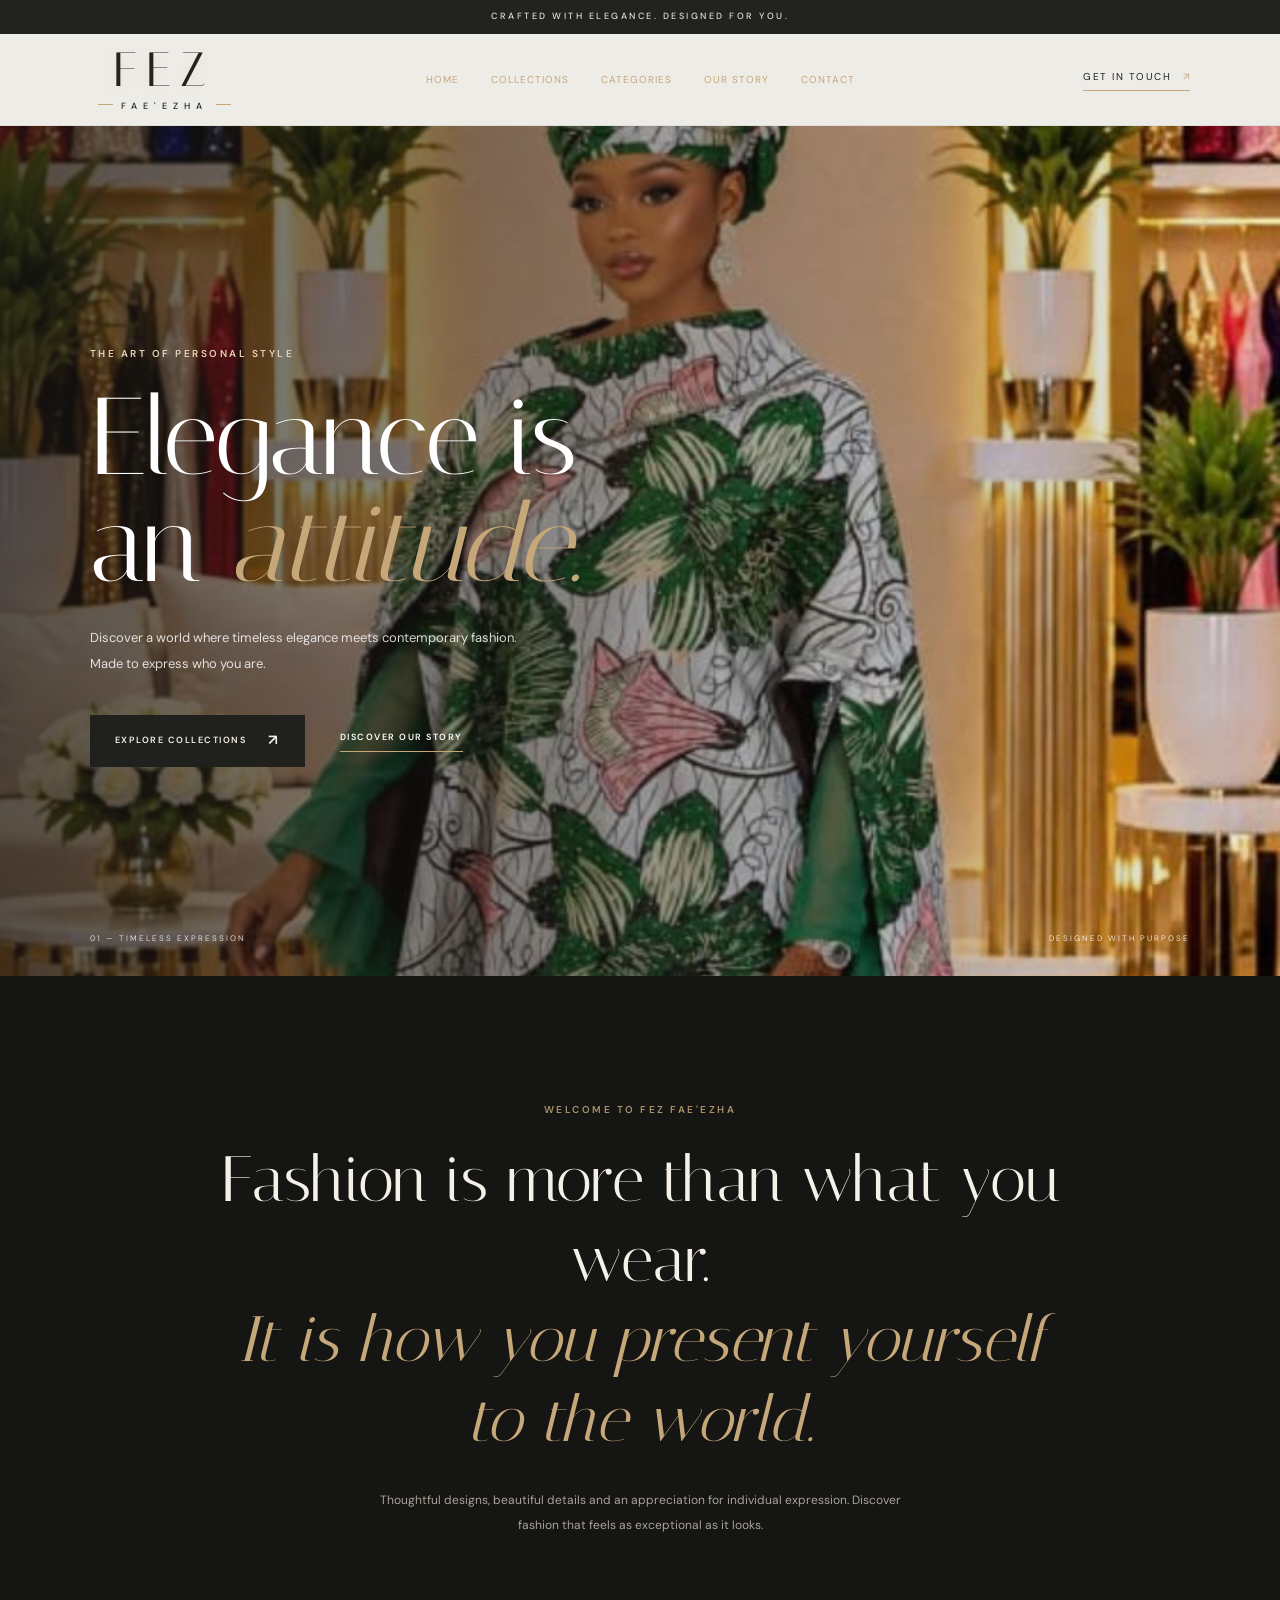
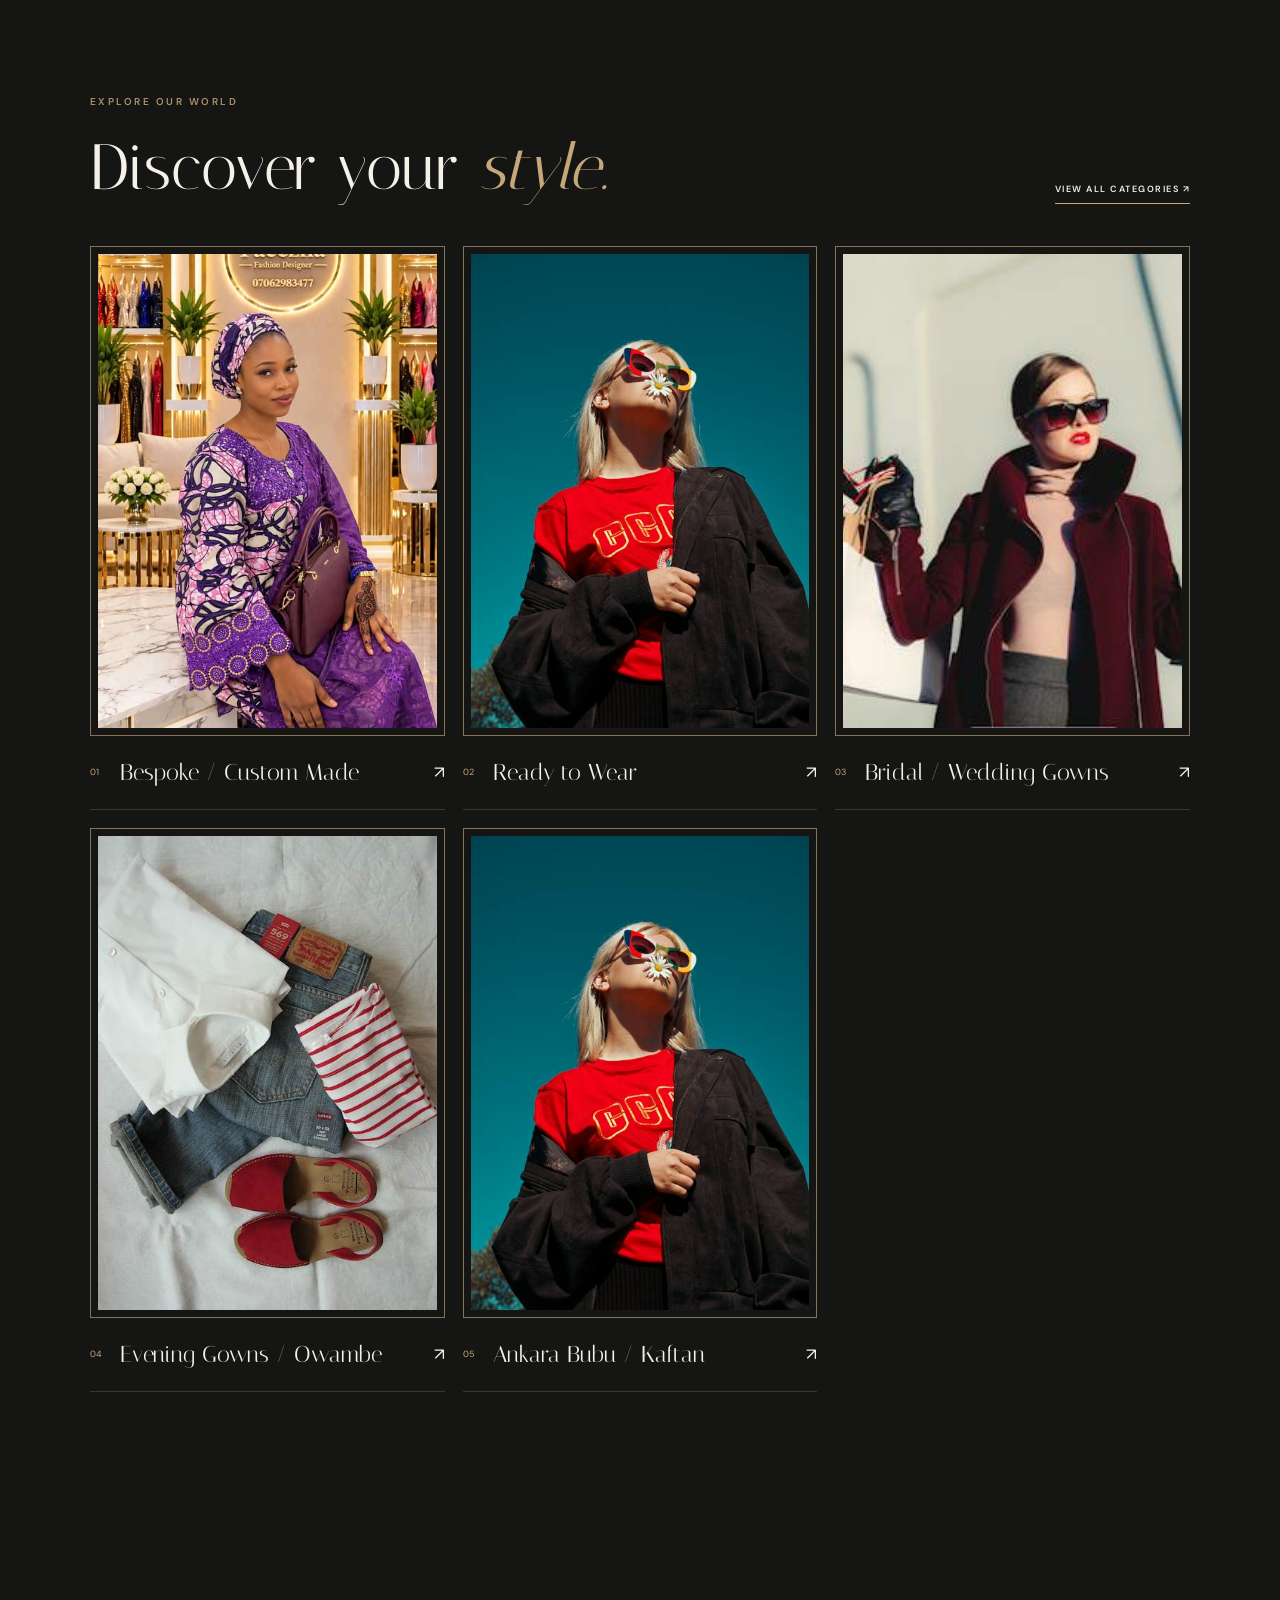
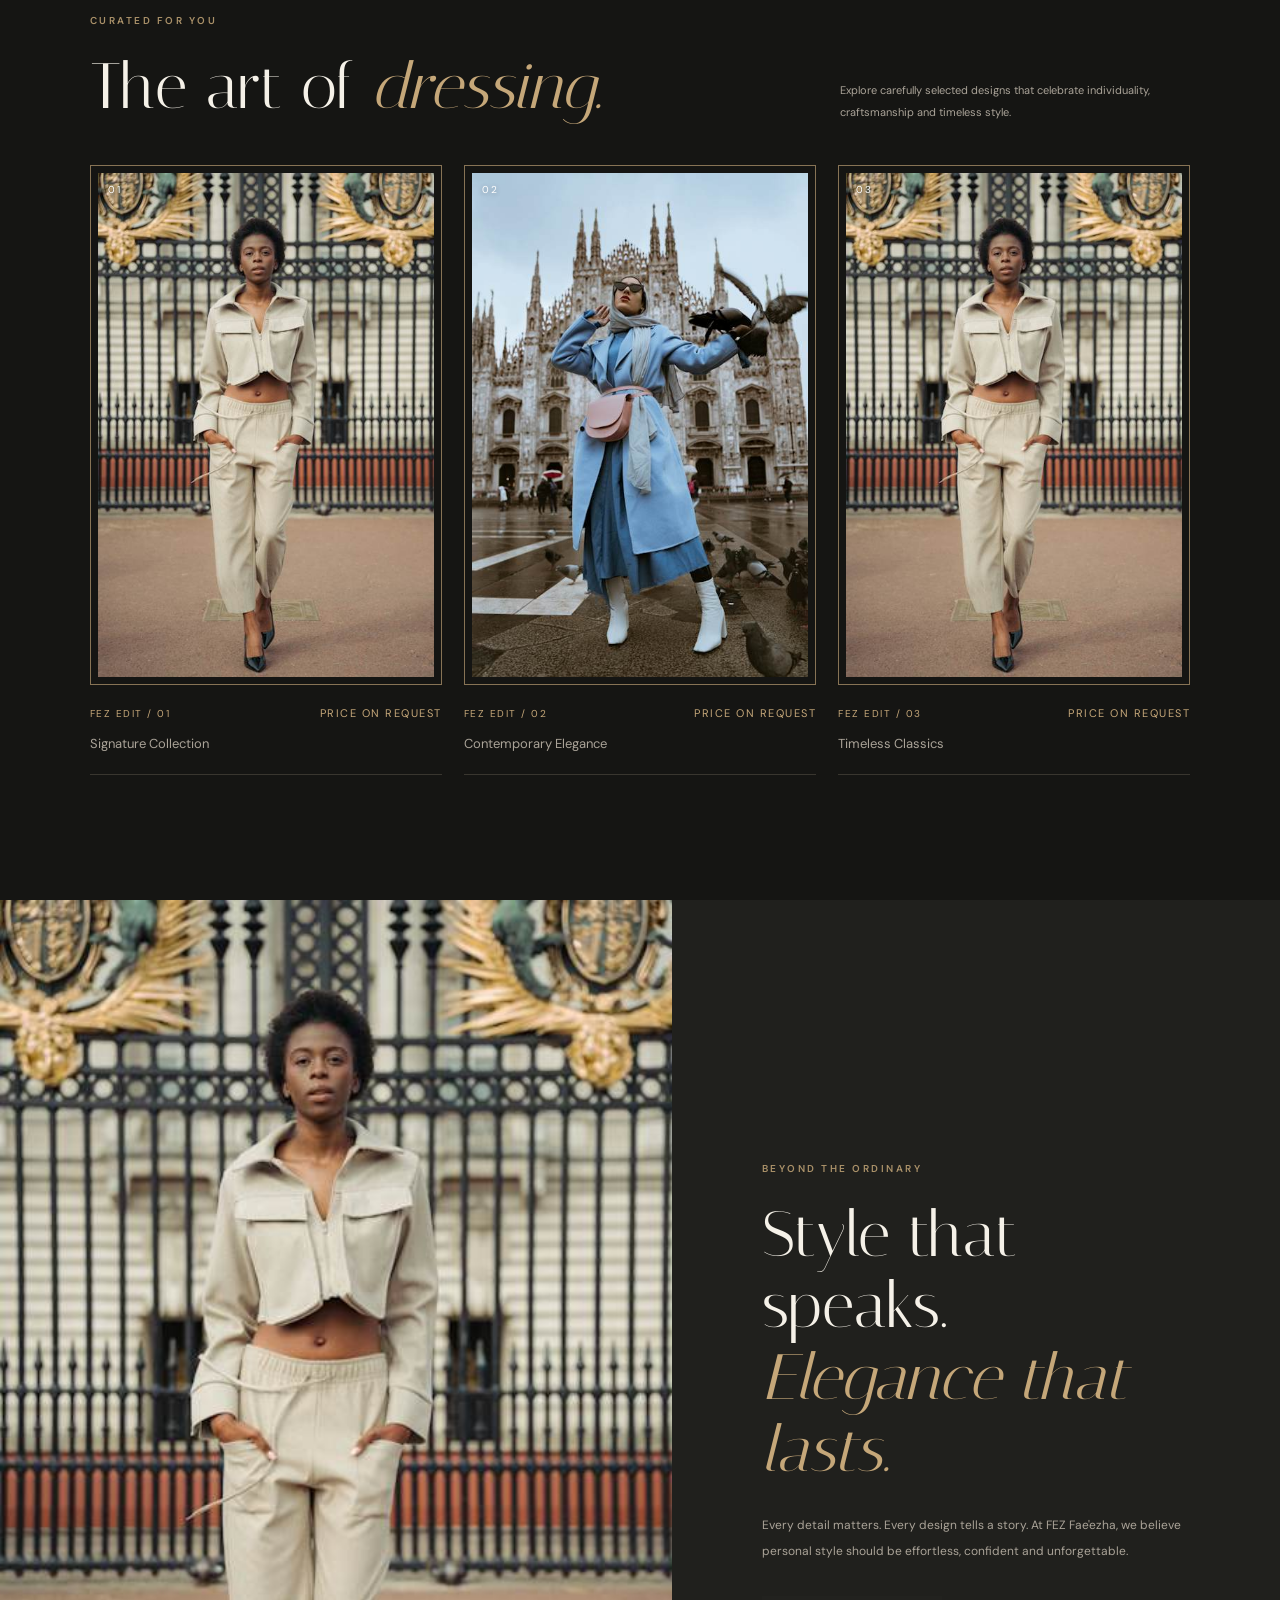
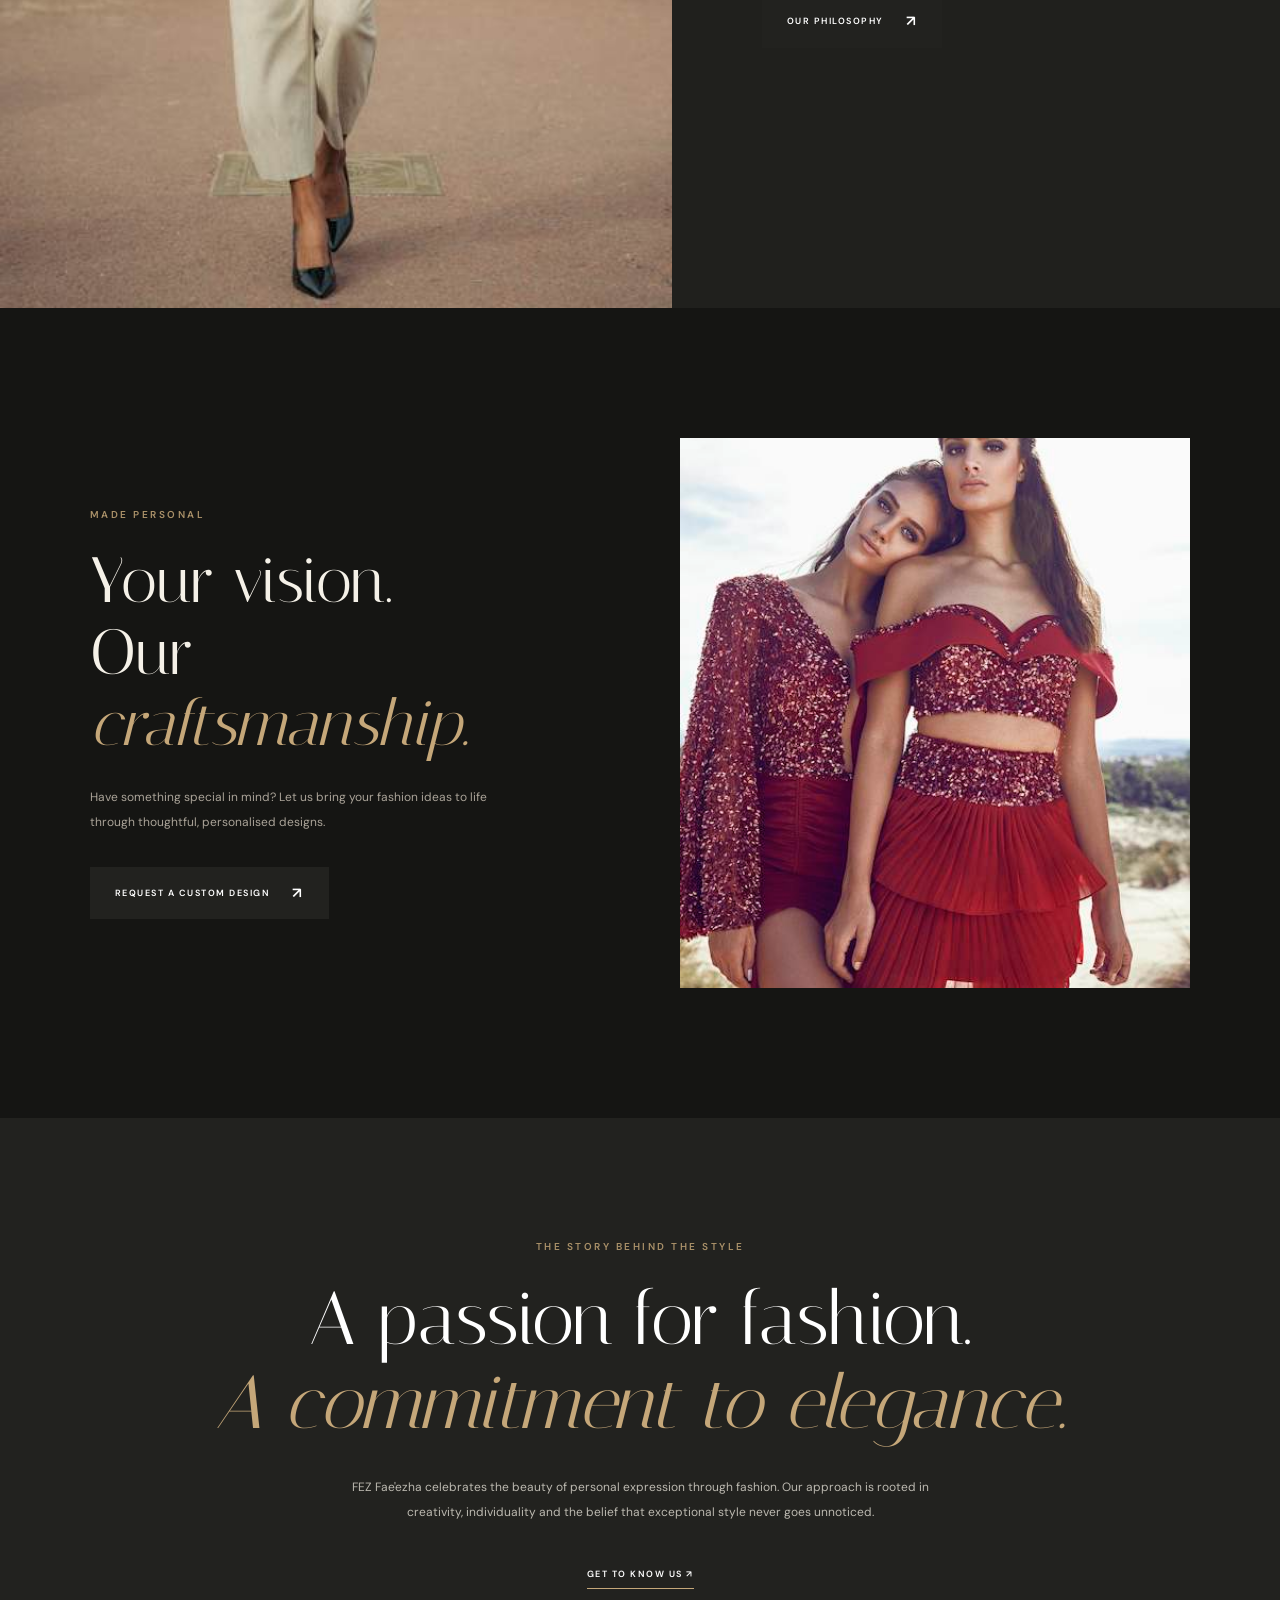
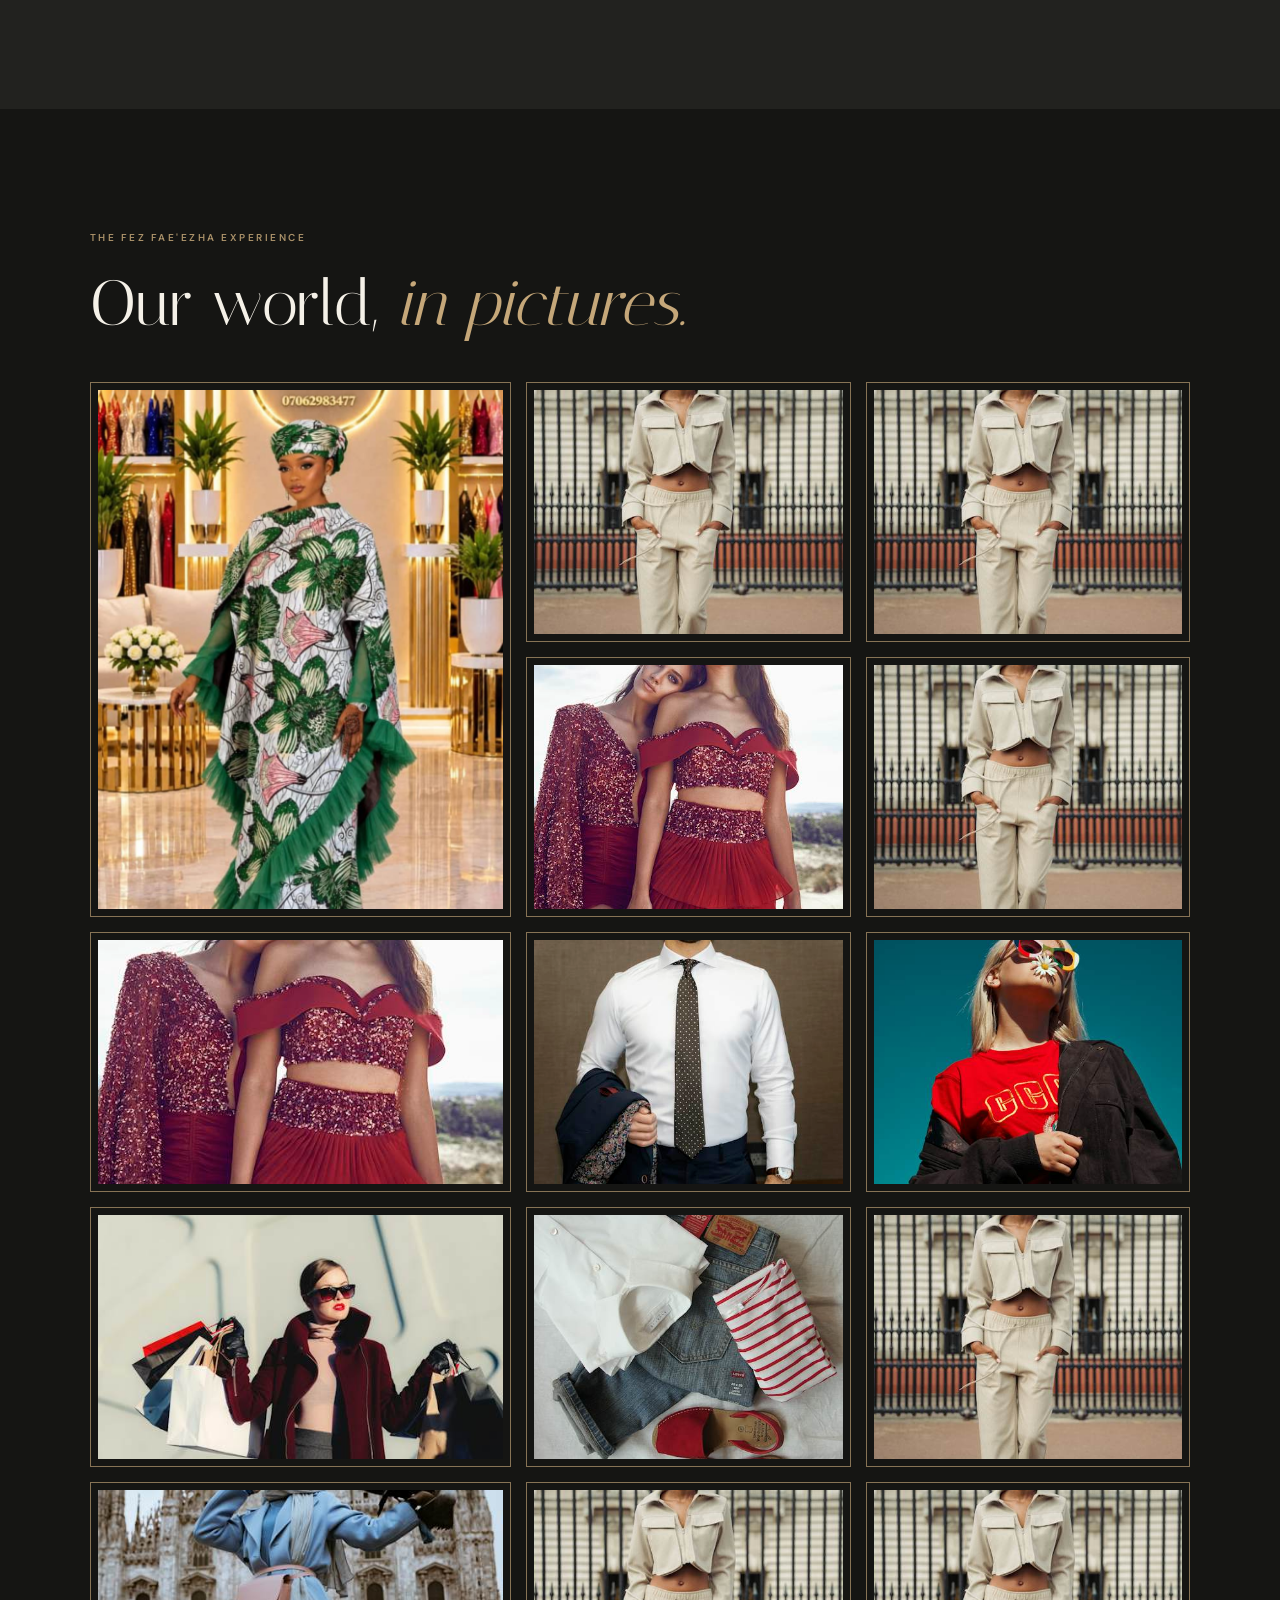
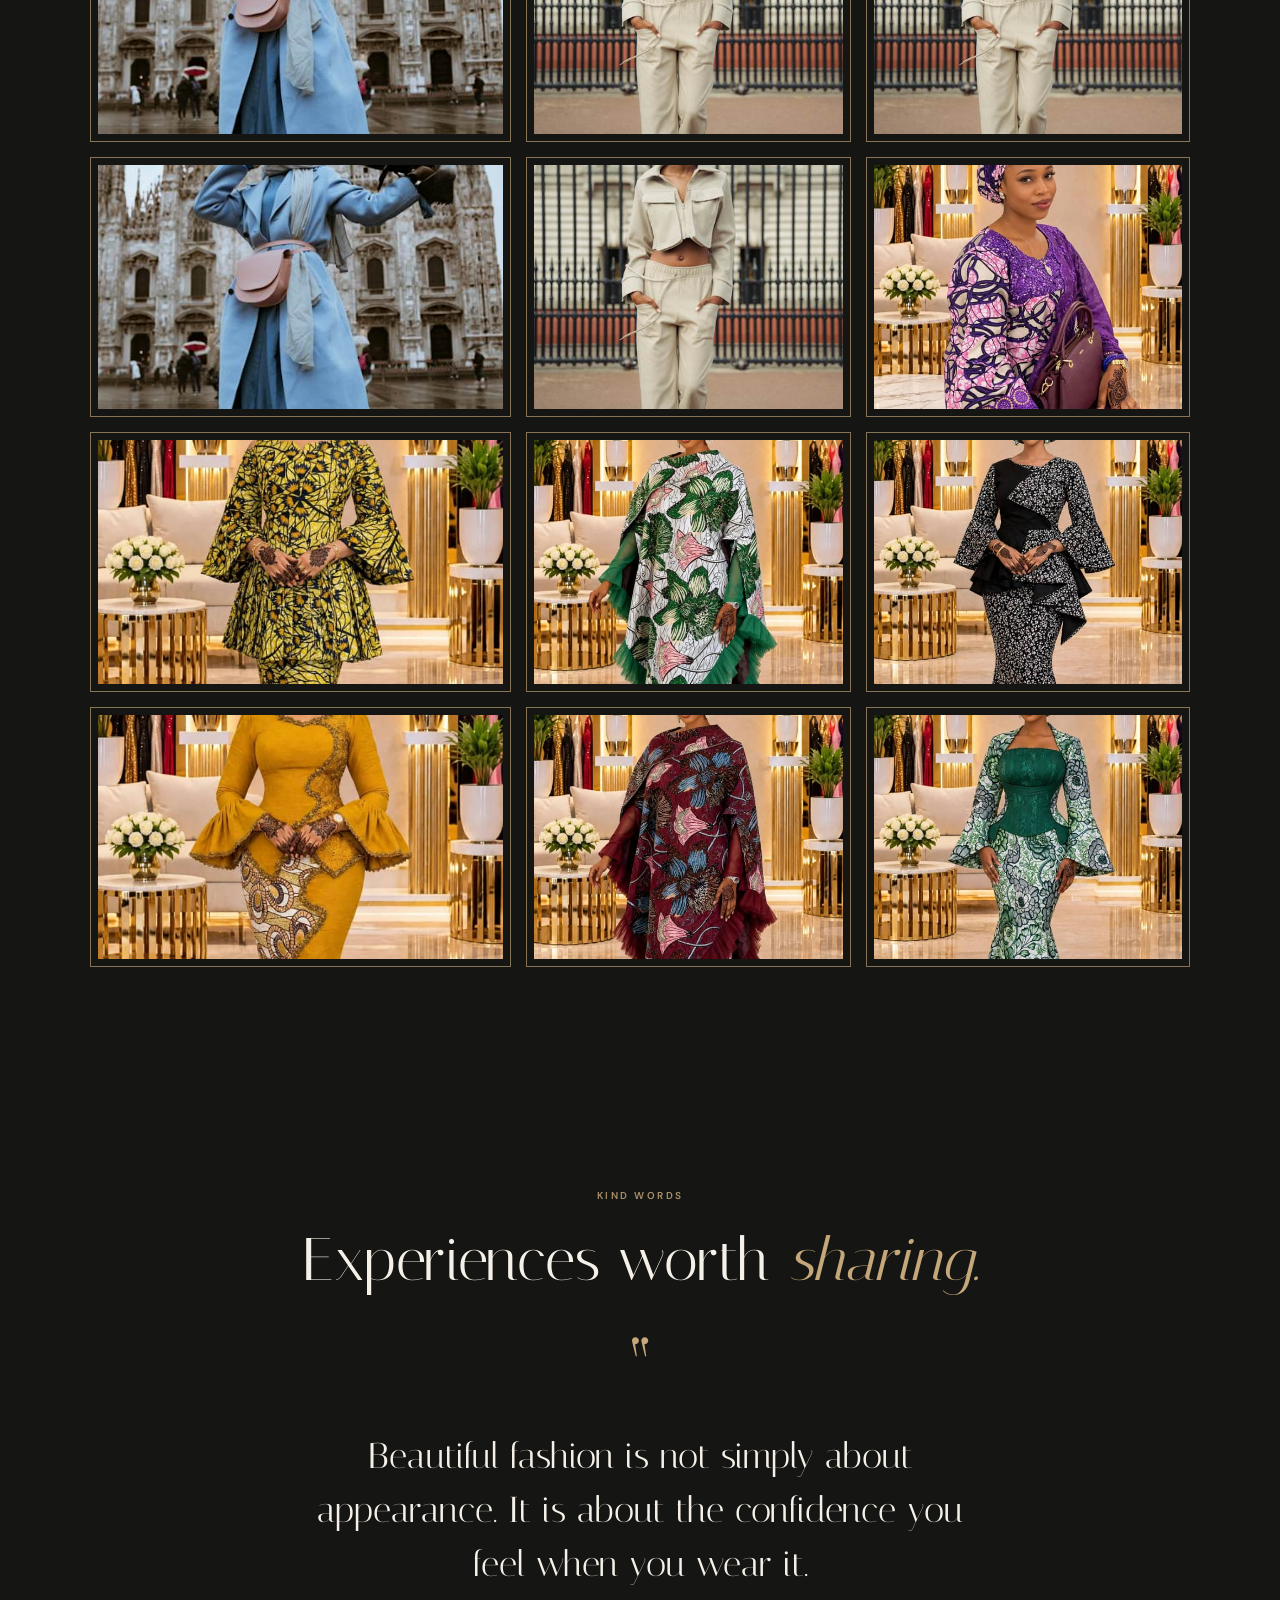
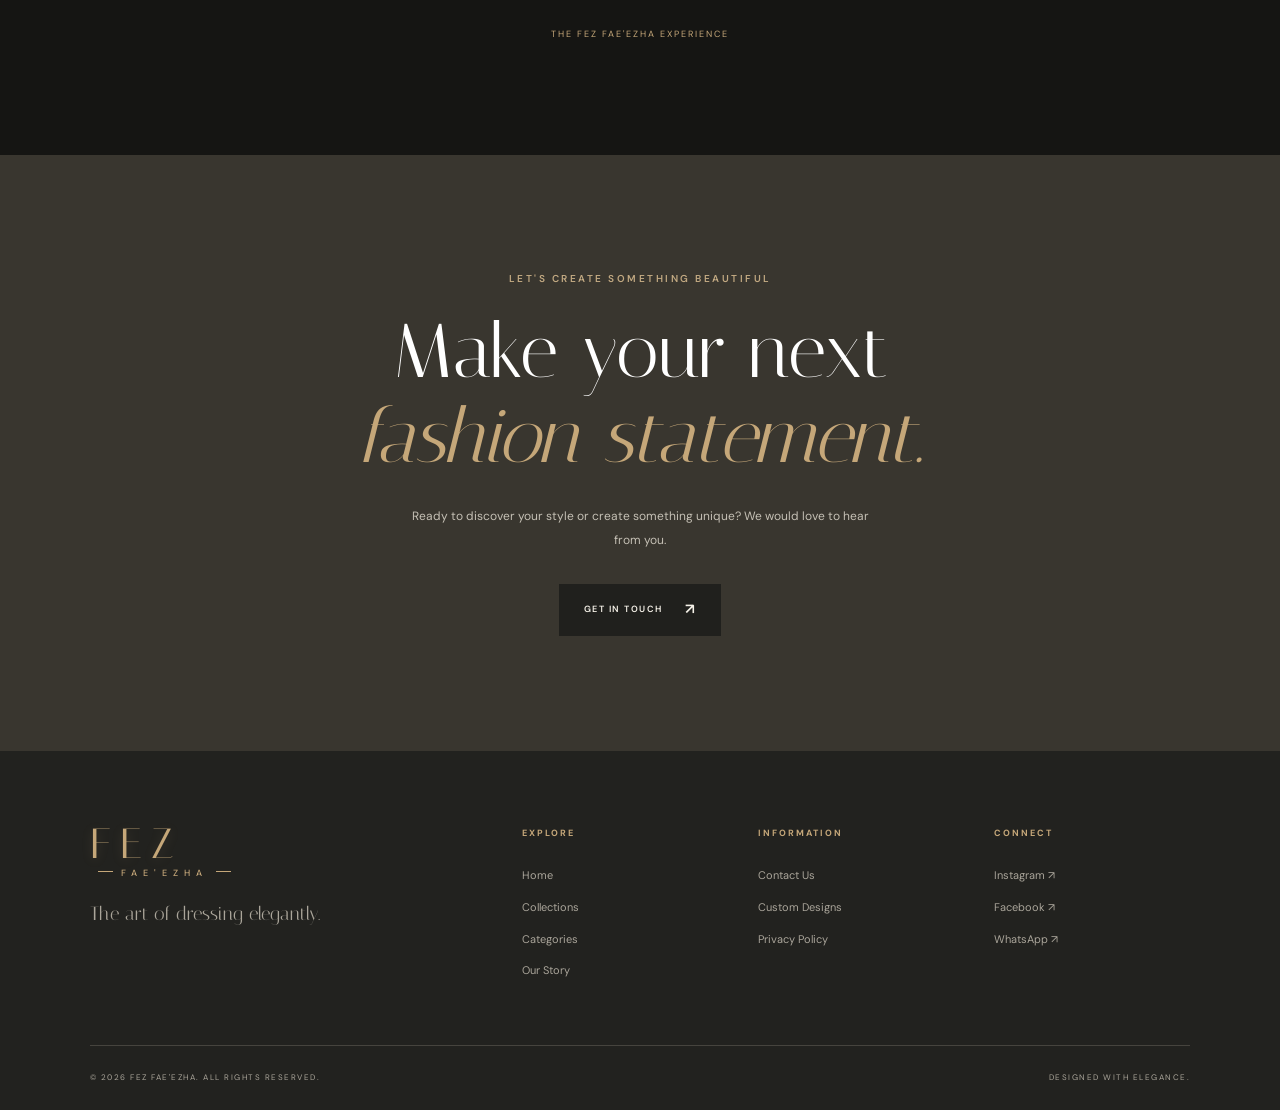
==== index.html @ 5f5702e5 "Initial FEZ fashion website" ====
<!DOCTYPE html>
<html lang="en">
<head>
    <meta charset="UTF-8">
    <meta name="viewport" content="width=device-width, initial-scale=1.0">
    <meta name="description" content="FEZ Fae'ezha — Discover the art of elegant dressing, contemporary African fashion and timeless style.">
    <meta name="theme-color" content="#f8f6f1">

    <link rel="icon" type="image/jpeg" href="assets/brand/fez-logo.jpg">
    <title>FEZ Fae'ezha | The Art of Dressing Elegantly</title>

    <link rel="preconnect" href="https://fonts.googleapis.com">
    <link rel="preconnect" href="https://fonts.gstatic.com" crossorigin>

    <link href="https://fonts.googleapis.com/css2?family=DM+Sans:wght@400;500;600;700&family=Italiana&display=swap" rel="stylesheet">

    <link rel="stylesheet" href="css/style.css?v=3">
</head>

<body>

    <!-- Announcement -->
    <div class="announcement-bar">
        <p>CRAFTED WITH ELEGANCE. DESIGNED FOR YOU.</p>
    </div>

    <!-- Header -->
    <header class="header" id="header">

        <div class="header-inner">

            <button class="menu-toggle" id="menuToggle" aria-label="Open navigation">
                <span></span>
                <span></span>
            </button>

            <a href="#" class="brand">
                <span class="brand-name">FEZ</span>
                <span class="brand-subtitle">FAE'EZHA</span>
            </a>

            <nav class="navigation" id="navigation">
                <a href="#home">Home</a>
                <a href="collections.html">Collections</a>
                <a href="categories.html">Categories</a>
                <a href="about.html">Our Story</a>
                <a href="contact.html">Contact</a>
            </nav>

            <a href="contact.html" class="header-cta">GET IN TOUCH <span>↗</span></a>

        </div>

    </header>


    <main>

        <!-- Hero Section -->
        <section class="hero" id="home">

            <div class="hero-image">
                <img src="assets/hero/hero-image.jpg"
                     alt="FEZ Fae'ezha fashion campaign"
                     onerror="this.style.display='none'">
            </div>

            <div class="hero-overlay"></div>

            <div class="hero-content">

                <span class="eyebrow">THE ART OF PERSONAL STYLE</span>

                <h1>Elegance is<br>an <em>attitude.</em></h1>

                <p>
                    Discover a world where timeless elegance meets
                    contemporary fashion. Made to express who you are.
                </p>

                <div class="hero-actions">
                    <a href="collections.html" class="button button-light">
                        EXPLORE COLLECTIONS <span>↗</span>
                    </a>

                    <a href="about.html" class="text-link">
                        DISCOVER OUR STORY
                    </a>
                </div>

            </div>

            <div class="hero-bottom">
                <span>01 — TIMELESS EXPRESSION</span>
                <span>DESIGNED WITH PURPOSE</span>
            </div>

        </section>


        <!-- Brand Introduction -->
        <section class="brand-intro section-padding">

            <span class="eyebrow">WELCOME TO FEZ FAE'EZHA</span>

            <h2>
                Fashion is more than what you wear.
                <em>It is how you present yourself to the world.</em>
            </h2>

            <p>
                Thoughtful designs, beautiful details and an appreciation
                for individual expression. Discover fashion that feels
                as exceptional as it looks.
            </p>

        </section>


        <!-- Categories -->
        <section class="categories section-padding" id="categories">

            <div class="section-heading">
                <div>
                    <span class="eyebrow">EXPLORE OUR WORLD</span>
                    <h2>Discover your <em>style.</em></h2>
                </div>

                <a href="categories.html" class="text-link">
                    VIEW ALL CATEGORIES ↗
                </a>
            </div>

            <div class="category-grid">

                <a href="bespoke.html" class="category-card category-one">
                    <div class="category-image">
                        <img src="assets/gallery/custom-design.jpg"
                             alt="Bespoke Ankara, Lace and Aso Oke designs">
                    </div>
                    <div class="category-info">
                        <span>01</span>
                        <h3>Bespoke / Custom Made</h3>
                        <span class="category-arrow">↗</span>
                    </div>
                </a>

                <a href="ready-to-wear.html" class="category-card category-two">
                    <div class="category-image">
                        <img src="assets/categories/womens-wear.jpg"
                             alt="Women's ready to wear fashion">
                    </div>
                    <div class="category-info">
                        <span>02</span>
                        <h3>Ready to Wear</h3>
                        <span class="category-arrow">↗</span>
                    </div>
                </a>

                <a href="bridal.html" class="category-card category-three">
                    <div class="category-image">
                        <img src="assets/categories/womens-sample-2.jpg"
                             alt="Women's bridal and wedding gowns">
                    </div>
                    <div class="category-info">
                        <span>03</span>
                        <h3>Bridal / Wedding Gowns</h3>
                        <span class="category-arrow">↗</span>
                    </div>
                </a>

                <a href="evening-wear.html" class="category-card category-four">
                    <div class="category-image">
                        <img src="assets/categories/womens-sample-3.jpg"
                             alt="Women's evening gowns and Owambe outfits">
                    </div>
                    <div class="category-info">
                        <span>04</span>
                        <h3>Evening Gowns / Owambe</h3>
                        <span class="category-arrow">↗</span>
                    </div>
                </a>

                <a href="ankara-kaftan.html" class="category-card category-five">
                    <div class="category-image">
                        <img src="assets/categories/womens-wear.jpg"
                             alt="Women's Ankara Bubu and Kaftan designs">
                    </div>
                    <div class="category-info">
                        <span>05</span>
                        <h3>Ankara Bubu / Kaftan</h3>
                        <span class="category-arrow">↗</span>
                    </div>
                </a>

            </div>

        </section>


        <!-- Featured Collection -->
        <section class="collections section-padding" id="collections">

            <div class="section-heading">
                <div>
                    <span class="eyebrow">CURATED FOR YOU</span>
                    <h2>The art of <em>dressing.</em></h2>
                </div>

                <p>
                    Explore carefully selected designs that celebrate
                    individuality, craftsmanship and timeless style.
                </p>
            </div>

            <div class="collection-grid">

                <article class="collection-card">
                    <div class="collection-image">
                        <img src="assets/collections/design-one.jpg"
                             alt="Featured FEZ fashion design"
                             onerror="this.style.display='none'">
                        <span class="collection-number">01</span>
                    </div>
                    <div class="collection-details">
                        <div class="collection-meta">
                            <span>FEZ EDIT / 01</span>
                            <span class="collection-price">PRICE ON REQUEST</span>
                        </div>
                        <p>Signature Collection</p>
                    </div>
                </article>

                <article class="collection-card">
                    <div class="collection-image">
                        <img src="assets/collections/design-two.jpg"
                             alt="Featured FEZ fashion design"
                             onerror="this.style.display='none'">
                        <span class="collection-number">02</span>
                    </div>
                    <div class="collection-details">
                        <div class="collection-meta">
                            <span>FEZ EDIT / 02</span>
                            <span class="collection-price">PRICE ON REQUEST</span>
                        </div>
                        <p>Contemporary Elegance</p>
                    </div>
                </article>

                <article class="collection-card">
                    <div class="collection-image">
                        <img src="assets/collections/design-three.jpg"
                             alt="Featured FEZ fashion design"
                             onerror="this.style.display='none'">
                        <span class="collection-number">03</span>
                    </div>
                    <div class="collection-details">
                        <div class="collection-meta">
                            <span>FEZ EDIT / 03</span>
                            <span class="collection-price">PRICE ON REQUEST</span>
                        </div>
                        <p>Timeless Classics</p>
                    </div>
                </article>

            </div>

        </section>


        <!-- Brand Statement -->
        <section class="statement-section">

            <div class="statement-image">
                <img src="assets/hero/statement-image.jpg"
                     alt="FEZ Fae'ezha fashion editorial"
                     onerror="this.style.display='none'">
            </div>

            <div class="statement-content">
                <span class="eyebrow">BEYOND THE ORDINARY</span>

                <h2>
                    Style that speaks.<br>
                    <em>Elegance that lasts.</em>
                </h2>

                <p>
                    Every detail matters. Every design tells a story.
                    At FEZ Fae'ezha, we believe personal style should
                    be effortless, confident and unforgettable.
                </p>

                <a href="about.html" class="button button-dark">
                    OUR PHILOSOPHY <span>↗</span>
                </a>
            </div>

        </section>


        <!-- Custom Design -->
        <section class="custom-design section-padding">

            <div class="custom-content">
                <span class="eyebrow">MADE PERSONAL</span>

                <h2>Your vision.<br>Our <em>craftsmanship.</em></h2>

                <p>
                    Have something special in mind?
                    Let us bring your fashion ideas to life through
                    thoughtful, personalised designs.
                </p>

                <a href="contact.html" class="button button-dark">
                    REQUEST A CUSTOM DESIGN <span>↗</span>
                </a>
            </div>

            <div class="custom-image">
                <img src="assets/hero/custom-design.jpg"
                     alt="Custom fashion craftsmanship"
                     onerror="this.style.display='none'">
            </div>

        </section>


        <!-- About -->
        <section class="about-section section-padding" id="about">

            <span class="eyebrow">THE STORY BEHIND THE STYLE</span>

            <h2>
                A passion for fashion.<br>
                <em>A commitment to elegance.</em>
            </h2>

            <p>
                FEZ Fae'ezha celebrates the beauty of personal expression
                through fashion. Our approach is rooted in creativity,
                individuality and the belief that exceptional style
                never goes unnoticed.
            </p>

            <a href="contact.html" class="text-link">
                GET TO KNOW US ↗
            </a>

        </section>


        <!-- Gallery -->
        <section class="gallery-section section-padding">

            <div class="section-heading">
                <div>
                    <span class="eyebrow">THE FEZ FAE'EZHA EXPERIENCE</span>
                    <h2>Our world, <em>in pictures.</em></h2>
                </div>
            </div>

            <div class="gallery-grid">

                <div class="gallery-item gallery-large">
                    <img src="assets/hero/hero-image.jpg" alt="FEZ fashion editorial">
                </div>

                <div class="gallery-item">
                    <img src="assets/hero/editorial-image.jpg" alt="FEZ editorial fashion">
                </div>

                <div class="gallery-item">
                    <img src="assets/hero/statement-image.jpg" alt="FEZ statement fashion">
                </div>

                <div class="gallery-item">
                    <img src="assets/hero/custom-design.jpg" alt="FEZ custom design">
                </div>

                <div class="gallery-item">
                    <img src="assets/categories/custom-designs.jpg" alt="FEZ bespoke fashion">
                </div>

                <div class="gallery-item">
                    <img src="assets/categories/custom-sample-2.jpg" alt="FEZ women's fashion">
                </div>

                <div class="gallery-item">
                    <img src="assets/categories/custom-sample-3.jpg" alt="FEZ women's fashion">
                </div>

                <div class="gallery-item">
                    <img src="assets/categories/womens-wear.jpg" alt="FEZ ready to wear">
                </div>

                <div class="gallery-item">
                    <img src="assets/categories/womens-sample-2.jpg" alt="FEZ women's collection">
                </div>

                <div class="gallery-item">
                    <img src="assets/categories/womens-sample-3.jpg" alt="FEZ women's collection">
                </div>

                <div class="gallery-item">
                    <img src="assets/collections/signature.jpg" alt="FEZ signature collection">
                </div>

                <div class="gallery-item">
                    <img src="assets/collections/contemporary.jpg" alt="FEZ contemporary collection">
                </div>

                <div class="gallery-item">
                    <img src="assets/collections/classics.jpg" alt="FEZ classics collection">
                </div>

                <div class="gallery-item">
                    <img src="assets/collections/design-one.jpg" alt="FEZ fashion design">
                </div>

                <div class="gallery-item">
                    <img src="assets/collections/design-two.jpg" alt="FEZ fashion design">
                </div>

                <div class="gallery-item">
                    <img src="assets/collections/design-three.jpg" alt="FEZ fashion design">
                </div>

                <div class="gallery-item">
                    <img src="assets/gallery/custom-design.jpg" alt="FEZ bespoke creation">
                </div>

                <div class="gallery-item">
                    <img src="assets/gallery/custom-sample-2.jpg" alt="FEZ bespoke creation">
                </div>

                <div class="gallery-item">
                    <img src="assets/gallery/custom-sample-3.jpg" alt="FEZ bespoke creation">
                </div>

                <div class="gallery-item">
                    <img src="assets/gallery/custom-sample-4.jpg" alt="FEZ bespoke creation">
                </div>

                <div class="gallery-item">
                    <img src="assets/gallery/custom-sample-5.jpg" alt="FEZ bespoke creation">
                </div>

                <div class="gallery-item">
                    <img src="assets/gallery/custom-sample-6.jpg" alt="FEZ bespoke creation">
                </div>

                <div class="gallery-item">
                    <img src="assets/gallery/custom-sample-7.jpg" alt="FEZ bespoke creation">
                </div>

            </div>

        </section>


        <!-- Testimonials -->
        <section class="testimonials section-padding">

            <span class="eyebrow">KIND WORDS</span>

            <h2>Experiences worth <em>sharing.</em></h2>

            <div class="testimonial-content">
                <span class="quote-mark">“</span>

                <p>
                    Beautiful fashion is not simply about appearance.
                    It is about the confidence you feel when you wear it.
                </p>

                <span class="testimonial-author">THE FEZ FAE'EZHA EXPERIENCE</span>
            </div>

        </section>


        <!-- Contact CTA -->
        <section class="contact-section" id="contact">

            <span class="eyebrow">LET'S CREATE SOMETHING BEAUTIFUL</span>

            <h2>Make your next<br><em>fashion statement.</em></h2>

            <p>
                Ready to discover your style or create something unique?
                We would love to hear from you.
            </p>

            <a href="#" class="button button-light" id="contactButton">
                GET IN TOUCH <span>↗</span>
            </a>

        </section>

    </main>


    <!-- Footer -->
    <footer class="footer">

        <div class="footer-main">

            <div class="footer-brand">
                <a href="#" class="brand footer-logo">
                    <span class="brand-name">FEZ</span>
                    <span class="brand-subtitle">FAE'EZHA</span>
                </a>

                <p>The art of dressing elegantly.</p>
            </div>

            <div class="footer-column">
                <h4>EXPLORE</h4>
                <a href="#home">Home</a>
                <a href="collections.html">Collections</a>
                <a href="categories.html">Categories</a>
                <a href="about.html">Our Story</a>
            </div>

            <div class="footer-column">
                <h4>INFORMATION</h4>
                <a href="contact.html">Contact Us</a>
                <a href="contact.html">Custom Designs</a>
                <a href="contact.html">Privacy Policy</a>
            </div>

            <div class="footer-column">
                <h4>CONNECT</h4>
                <a href="#" id="footerInstagram">Instagram ↗</a>
                <a href="#" id="footerFacebook">Facebook ↗</a>
                <a href="#" id="footerWhatsApp">WhatsApp ↗</a>
            </div>

        </div>

        <div class="footer-bottom">
            <span>© 2026 FEZ FAE'EZHA. ALL RIGHTS RESERVED.</span>
            <span>DESIGNED WITH ELEGANCE.</span>
        </div>

    </footer>


    <script src="js/main.js"></script>

</body>
</html>
---- css/style.css ----
/* =========================================
   FEZ FAE'EZHA — LUXURY FASHION HOUSE
   ========================================= */

:root {
    --ivory: #151513;
    --cream: #20201d;
    --white: #f5f1e8;
    --black: #22221f;
    --charcoal: #0d0d0c;
    --gold: #c5a779;
    --muted: #aaa398;
    --border: #39362f;

    --heading: 'Italiana', Georgia, serif;
    --body: 'DM Sans', sans-serif;

    --container: 1440px;
    --padding: clamp(24px, 7vw, 110px);
}

* {
    margin: 0;
    padding: 0;
    box-sizing: border-box;
}

html {
    scroll-behavior: smooth;
    scroll-padding-top: 100px;
}

body {
    background: var(--ivory);
    color: var(--white);
    font-family: var(--body);
    font-size: 14px;
    line-height: 1.7;
    overflow-x: hidden;
}

a {
    color: inherit;
    text-decoration: none;
}

button {
    font: inherit;
}

img {
    display: block;
    width: 100%;
    height: 100%;
    object-fit: cover;
}

::selection {
    background: var(--gold);
    color: white;
}


/* =========================================
   ANNOUNCEMENT BAR
   ========================================= */

.announcement-bar {
    height: 34px;
    display: flex;
    align-items: center;
    justify-content: center;
    background: var(--black);
    color: #e8e0d1;
    text-align: center;
    padding: 0 15px;
}

.announcement-bar p {
    font-size: 9px;
    letter-spacing: 2.5px;
    font-weight: 500;
}


/* =========================================
   HEADER
   ========================================= */

.header {
    position: sticky;
    top: 0;
    z-index: 1000;
    color: #22221f;
    background: rgba(248, 246, 241, 0.96);
    backdrop-filter: blur(15px);
    border-bottom: 1px solid rgba(0, 0, 0, 0.06);
}

.header .brand,
.header .brand-name,
.header .brand-subtitle,
.header .header-cta {
    color: #22221f;
}

.header .navigation a {
    color: var(--gold);
}

.header-inner {
    max-width: var(--container);
    min-height: 91px;
    margin: auto;
    padding: 0 var(--padding);
    display: grid;
    grid-template-columns: 1fr auto 1fr;
    align-items: center;
}

.brand {
    display: flex;
    flex-direction: column;
    width: fit-content;
    line-height: 1;
    align-items: center;
}


.brand-name {
    font-family: var(--heading);
    font-size: 48px;
    font-weight: 400;
    letter-spacing: 9px;
    line-height: 0.9;
    color: var(--gold);
    text-shadow: 0 2px 12px rgba(197, 167, 121, 0.16);
}

.brand-subtitle {
    font-family: var(--body);
    font-size: 9px;
    font-weight: 500;
    letter-spacing: 6px;
    margin-top: 10px;
    color: var(--gold);
    position: relative;
}

.brand-subtitle::before,
.brand-subtitle::after {
    content: "";
    display: inline-block;
    width: 15px;
    height: 1px;
    background: var(--gold);
    vertical-align: middle;
    margin: 0 8px 3px;
}

.navigation {
    display: flex;
    align-items: center;
    gap: clamp(18px, 2.5vw, 38px);
}

.navigation a {
    font-size: 10px;
    letter-spacing: 1px;
    text-transform: uppercase;
    position: relative;
    transition: color 0.3s ease;
}

.navigation a::after {
    content: "";
    position: absolute;
    width: 0;
    height: 1px;
    left: 0;
    bottom: -7px;
    background: var(--gold);
    transition: width 0.3s ease;
}

.navigation a:hover {
    color: var(--gold);
}

.navigation a:hover::after {
    width: 100%;
}

.header-cta {
    justify-self: end;
    font-size: 10px;
    letter-spacing: 1.5px;
    border-bottom: 1px solid var(--gold);
    padding-bottom: 5px;
    transition: color 0.3s;
}

.header-cta span {
    color: var(--gold);
    margin-left: 7px;
}

.header-cta:hover {
    color: var(--gold);
}

.menu-toggle {
    display: none;
}


/* =========================================
   HERO SECTION
   ========================================= */

.hero {
    height: min(850px, 85vw);
    min-height: 650px;
    position: relative;
    display: flex;
    align-items: center;
    overflow: hidden;
    background: #aaa093;
    color: white;
}

.hero-image,
.hero-overlay {
    position: absolute;
    inset: 0;
}

.hero-image img {
    object-fit: cover;
    object-position: center 35%;
}

.hero-overlay {
    background:
        linear-gradient(
            90deg,
            rgba(24, 22, 19, 0.72) 0%,
            rgba(24, 22, 19, 0.42) 48%,
            rgba(24, 22, 19, 0.05) 100%
        );
}

.hero-content {
    position: relative;
    z-index: 2;
    max-width: 760px;
    padding-left: var(--padding);
    padding-top: 10px;
    animation: heroReveal 1s ease both;
}

.eyebrow {
    display: block;
    font-size: 9px;
    font-weight: 600;
    letter-spacing: 3px;
    color: var(--gold);
    margin-bottom: 22px;
}

.hero .eyebrow {
    color: #e4d4b8;
}

.hero h1 {
    font-family: var(--heading);
    font-size: clamp(65px, 8.5vw, 118px);
    line-height: 0.98;
    font-weight: 400;
    letter-spacing: -2px;
}

.hero h1 em,
h2 em {
    font-weight: 400;
    color: var(--gold);
}

.hero-content > p {
    max-width: 430px;
    margin-top: 28px;
    font-size: 13px;
    color: rgba(255, 255, 255, 0.82);
    line-height: 2;
}

.hero-actions {
    display: flex;
    align-items: center;
    gap: 35px;
    margin-top: 38px;
}

.button {
    min-height: 52px;
    padding: 0 25px;
    display: inline-flex;
    align-items: center;
    justify-content: center;
    gap: 22px;
    font-size: 9px;
    font-weight: 600;
    letter-spacing: 1.5px;
    transition: all 0.3s ease;
}

.button span {
    font-size: 15px;
}

.button-light {
    background: var(--cream);
    color: var(--white);
}

.button-light:hover {
    background: var(--gold);
    color: white;
}

.button-dark {
    background: var(--black);
    color: white;
}

.button-dark:hover {
    background: var(--gold);
}

.text-link {
    font-size: 9px;
    letter-spacing: 1.5px;
    font-weight: 600;
    position: relative;
}

.text-link::after {
    content: "";
    display: block;
    width: 100%;
    height: 1px;
    background: var(--gold);
    margin-top: 6px;
    transition: width 0.3s;
}

.text-link:hover::after {
    width: 45%;
}

.hero-bottom {
    position: absolute;
    z-index: 2;
    bottom: 30px;
    left: var(--padding);
    right: var(--padding);
    display: flex;
    justify-content: space-between;
    font-size: 8px;
    letter-spacing: 2px;
    color: rgba(255, 255, 255, 0.8);
}


/* =========================================
   BRAND INTRODUCTION
   ========================================= */

.section-padding {
    padding-left: var(--padding);
    padding-right: var(--padding);
}

.brand-intro {
    max-width: 1050px;
    margin: auto;
    padding-top: 125px;
    padding-bottom: 125px;
    text-align: center;
}

.brand-intro h2 {
    font-family: var(--heading);
    font-weight: 400;
    font-size: clamp(38px, 5vw, 65px);
    line-height: 1.25;
}

.brand-intro h2 em {
    display: block;
}

.brand-intro > p {
    max-width: 550px;
    margin: 28px auto 0;
    font-size: 12px;
    color: var(--muted);
    line-height: 2.1;
}


/* =========================================
   SECTION HEADINGS
   ========================================= */

.section-heading {
    display: flex;
    align-items: end;
    justify-content: space-between;
    gap: 30px;
    margin-bottom: 42px;
}

.section-heading h2,
.custom-content h2,
.statement-content h2,
.about-section h2,
.testimonials h2,
.contact-section h2 {
    font-family: var(--heading);
    font-size: clamp(42px, 5vw, 65px);
    font-weight: 400;
    line-height: 1.12;
}

.section-heading > p {
    max-width: 350px;
    font-size: 11px;
    line-height: 2;
    color: var(--muted);
}


/* =========================================
   CATEGORIES
   ========================================= */

.categories {
    padding-top: 30px;
    padding-bottom: 120px;
}

.category-grid {
    display: grid;
    grid-template-columns: repeat(3, 1fr);
    gap: 18px;
}

.category-card {
    display: block;
    overflow: hidden;
}

.category-image {
    height: clamp(280px, 39vw, 490px);
    background: #20201d;
    overflow: hidden;
}

.category-image img {
    transition: transform 0.8s cubic-bezier(.2,.7,.2,1);
}

.category-card:hover .category-image img {
    transform: scale(1.045);
}

.category-info {
    padding: 17px 0;
    display: grid;
    grid-template-columns: 30px 1fr auto;
    align-items: center;
    border-bottom: 1px solid var(--border);
}

.category-info > span:first-child {
    font-size: 9px;
    color: var(--gold);
}

.category-info h3 {
    font-family: var(--heading);
    font-size: 23px;
    font-weight: 400;
}

.category-arrow {
    font-size: 17px;
    transition: transform 0.3s;
}

.category-card:hover .category-arrow {
    transform: translate(4px, -4px);
    color: var(--gold);
}


/* =========================================
   FEATURED COLLECTIONS
   ========================================= */

.collections {
    padding-top: 100px;
    padding-bottom: 125px;
    background: #151513;
}

.collection-grid {
    display: grid;
    grid-template-columns: repeat(3, 1fr);
    gap: 22px;
}

.collection-image {
    height: clamp(300px, 43vw, 520px);
    background: #ded8cd;
    position: relative;
    overflow: hidden;
}

.collection-image img {
    transition: transform 0.8s ease;
}

.collection-card:hover .collection-image img {
    transform: scale(1.04);
}

.collection-number {
    position: absolute;
    top: 15px;
    left: 17px;
    font-size: 10px;
    color: white;
    letter-spacing: 2px;
    text-shadow: 0 1px 5px rgba(0,0,0,.3);
}

.collection-details {
    display: flex;
    flex-direction: column;
    gap: 10px;
    padding: 19px 0;
    border-bottom: 1px solid var(--border);
}

.collection-meta {
    display: flex;
    justify-content: space-between;
    align-items: center;
    gap: 12px;
    width: 100%;
}

.collection-meta span {
    font-size: 10px;
    letter-spacing: 1.5px;
    color: var(--gold);
}

.collection-meta .collection-price {
    font-size: 11px;
    white-space: nowrap;
    text-align: right;
}

.collection-details p {
    margin: 0;
    color: var(--muted);
    font-size: 13px;
    line-height: 1.7;
}


/* =========================================
   STATEMENT SECTION
   ========================================= */

.statement-section {
    display: grid;
    grid-template-columns: 1.05fr 0.95fr;
    min-height: 650px;
    background: #20201d;
}

.statement-image {
    min-height: 600px;
    background: #292720;
    overflow: hidden;
}

.statement-content {
    padding: 90px clamp(35px, 7vw, 115px);
    display: flex;
    flex-direction: column;
    justify-content: center;
    align-items: flex-start;
}

.statement-content h2 {
    margin-bottom: 28px;
}

.statement-content > p,
.custom-content > p {
    max-width: 420px;
    color: var(--muted);
    font-size: 12px;
    line-height: 2.1;
    margin-bottom: 32px;
}


/* =========================================
   CUSTOM DESIGN
   ========================================= */

.custom-design {
    display: grid;
    grid-template-columns: 1fr 1fr;
    gap: 80px;
    align-items: center;
    padding-top: 130px;
    padding-bottom: 130px;
}

.custom-content {
    max-width: 490px;
}

.custom-content h2 {
    margin-bottom: 25px;
}

.custom-image {
    height: 550px;
    background: #20201d;
    overflow: hidden;
}

.custom-image img {
    transition: transform 0.8s ease;
}

.custom-image:hover img {
    transform: scale(1.035);
}


/* =========================================
   ABOUT SECTION
   ========================================= */

.about-section {
    padding-top: 120px;
    padding-bottom: 120px;
    background: var(--black);
    color: white;
    text-align: center;
}

.about-section h2 {
    font-size: clamp(43px, 6vw, 75px);
}

.about-section > p {
    max-width: 600px;
    margin: 30px auto;
    color: #bcb9b0;
    font-size: 12px;
    line-height: 2.1;
}

.about-section .text-link {
    display: inline-block;
    margin-top: 12px;
}


/* =========================================
   GALLERY
   ========================================= */

.gallery-section {
    padding-top: 120px;
    padding-bottom: 120px;
}

.gallery-grid {
    display: grid;
    grid-template-columns: 1.3fr 1fr 1fr;
    grid-auto-rows: 260px;
    gap: 15px;
}

.gallery-item {
    background: #20201d;
    overflow: hidden;
}

.gallery-item img {
    transition: transform 0.7s ease;
}

.gallery-item:hover img {
    transform: scale(1.04);
}

.gallery-large {
    grid-row: span 2;
}


/* =========================================
   TESTIMONIALS
   ========================================= */

.testimonials {
    padding-top: 100px;
    padding-bottom: 110px;
    text-align: center;
    background: #151513;
}

.testimonials h2 {
    font-size: clamp(42px, 5vw, 60px);
}

.testimonial-content {
    max-width: 680px;
    margin: 45px auto 0;
}

.quote-mark {
    font-family: var(--heading);
    font-size: 85px;
    line-height: 0.8;
    color: var(--gold);
}

.testimonial-content p {
    font-family: var(--heading);
    font-size: clamp(24px, 3vw, 36px);
    line-height: 1.5;
    margin: 20px 0 30px;
}

.testimonial-author {
    font-size: 9px;
    letter-spacing: 2px;
    color: var(--gold);
}


/* =========================================
   CONTACT
   ========================================= */

.contact-section {
    padding: 115px 25px;
    text-align: center;
    background: #39362f;
    color: white;
}

.contact-section h2 {
    font-size: clamp(48px, 6vw, 76px);
}

.contact-section > p {
    max-width: 460px;
    margin: 25px auto 32px;
    color: #c5c0b5;
    font-size: 12px;
    line-height: 2;
}

.contact-section .eyebrow {
    color: #c2a982;
}


/* =========================================
   FOOTER
   ========================================= */

.footer {
    padding: 75px var(--padding) 0;
    background: #22221f;
    color: white;
}

.footer-main {
    max-width: var(--container);
    margin: auto;
    display: grid;
    grid-template-columns: 2fr 1fr 1fr 1fr;
    gap: 40px;
    padding-bottom: 65px;
}

.footer-brand .brand {
    align-items: flex-start;
}

.footer-logo .brand-name {
    font-size: 42px;
}

.footer-logo .brand-subtitle {
    margin-top: 5px;
}

.footer-brand > p {
    color: #aaa59a;
    font-family: var(--heading);
    font-size: 19px;
    margin-top: 20px;
}

.footer-column {
    display: flex;
    flex-direction: column;
    gap: 13px;
}

.footer-column h4 {
    font-size: 9px;
    letter-spacing: 2px;
    color: var(--gold);
    margin-bottom: 12px;
}

.footer-column a {
    font-size: 11px;
    color: #aaa59a;
    transition: color 0.3s;
}

.footer-column a:hover {
    color: white;
}

.footer-bottom {
    max-width: var(--container);
    margin: auto;
    border-top: 1px solid #46443e;
    min-height: 65px;
    display: flex;
    justify-content: space-between;
    align-items: center;
    gap: 15px;
    font-size: 8px;
    letter-spacing: 1.5px;
    color: #aaa59a;
}


/* =========================================
   ANIMATIONS
   ========================================= */

@keyframes heroReveal {
    from {
        opacity: 0;
        transform: translateY(25px);
    }

    to {
        opacity: 1;
        transform: translateY(0);
    }
}


/* =========================================
   TABLET RESPONSIVENESS
   ========================================= */

@media (max-width: 1000px) {

    :root {
        --padding: 40px;
    }

    .header-inner {
        grid-template-columns: 1fr auto 1fr;
    }

    .navigation {
        gap: 16px;
    }

    .navigation a {
        font-size: 9px;
    }

    .header-cta {
        font-size: 9px;
    }

    .statement-content {
        padding: 65px 40px;
    }

    .custom-design {
        gap: 40px;
    }

    .gallery-grid {
        grid-auto-rows: 220px;
    }

    .footer-main {
        grid-template-columns: 1.5fr 1fr 1fr 1fr;
        gap: 25px;
    }
}


/* =========================================
   MOBILE RESPONSIVENESS
   ========================================= */

@media (max-width: 760px) {

    :root {
        --padding: 23px;
    }

    .announcement-bar {
        height: 30px;
    }

    .announcement-bar p {
        font-size: 8px;
        letter-spacing: 1.5px;
    }

    .header-inner {
        min-height: 76px;
        grid-template-columns: 40px 1fr 40px;
    }

    .brand {
        justify-self: center;
    }

    .brand-name {
        font-size: 32px;
    }

    .brand-subtitle {
        font-size: 7px;
        letter-spacing: 4px;
    }

    .menu-toggle {
        display: flex;
        flex-direction: column;
        gap: 6px;
        width: 28px;
        height: 30px;
        align-items: flex-start;
        justify-content: center;
        background: transparent;
        border: 0;
        cursor: pointer;
    }

    .menu-toggle span {
        width: 23px;
        height: 1px;
        background: var(--gold);
        transition: transform 0.3s;
    }

    .menu-toggle.active span:first-child {
        transform: translateY(3.5px) rotate(45deg);
    }

    .menu-toggle.active span:last-child {
        transform: translateY(-3.5px) rotate(-45deg);
    }

    .header-cta {
        display: none;
    }

    .navigation {
        position: absolute;
        top: 100%;
        left: 0;
        width: 100%;
        background: var(--ivory);
        padding: 0 25px;
        display: flex;
        flex-direction: column;
        align-items: flex-start;
        gap: 0;
        max-height: 0;
        overflow: hidden;
        opacity: 0;
        visibility: hidden;
        transition: max-height 0.4s ease, opacity 0.3s ease;
        border-bottom: 1px solid transparent;
    }

    .navigation.open {
        max-height: 380px;
        padding-top: 15px;
        padding-bottom: 20px;
        opacity: 1;
        visibility: visible;
        border-bottom-color: var(--border);
    }

    .navigation a {
        width: 100%;
        padding: 14px 0;
        border-bottom: 1px solid var(--border);
        font-size: 10px;
    }

    .navigation a::after {
        display: none;
    }


    /* Hero */

    .hero {
        height: 690px;
        min-height: 590px;
        max-height: 85svh;
        align-items: flex-end;
        padding-bottom: 105px;
    }

    .hero-image img {
        object-fit: cover;
        object-position: 58% center;
    }

    .hero-overlay {
        background:
            linear-gradient(
                0deg,
                rgba(20, 19, 17, 0.88) 0%,
                rgba(20, 19, 17, 0.53) 48%,
                rgba(20, 19, 17, 0.08) 100%
            );
    }

    .hero-content {
        padding: 0 var(--padding);
    }

    .hero h1 {
        font-size: clamp(65px, 15vw, 94px);
    }

    .hero-content > p {
        font-size: 12px;
        max-width: 350px;
        margin-top: 20px;
    }

    .hero-actions {
        flex-wrap: wrap;
        gap: 23px;
        margin-top: 28px;
    }

    .button {
        min-height: 48px;
        padding: 0 17px;
        font-size: 8px;
    }

    .hero-bottom {
        bottom: 22px;
        font-size: 7px;
        letter-spacing: 1px;
    }

    .hero-bottom span:last-child {
        text-align: right;
    }


    /* Brand intro */

    .brand-intro {
        padding-top: 85px;
        padding-bottom: 85px;
    }

    .brand-intro h2 {
        font-size: 43px;
    }

    .brand-intro > p {
        font-size: 11px;
    }


    /* Section headings */

    .section-heading {
        flex-direction: column;
        align-items: flex-start;
        gap: 18px;
        margin-bottom: 30px;
    }

    .section-heading h2,
    .custom-content h2,
    .statement-content h2 {
        font-size: 45px;
    }


    /* Categories */

    .categories {
        padding-top: 20px;
        padding-bottom: 80px;
    }

    .category-grid {
        grid-template-columns: 1fr;
        gap: 30px;
    }

    .category-image {
        height: 440px;
    }

    .category-info h3 {
        font-size: 25px;
    }


    /* Collections */

    .collections {
        padding-top: 80px;
        padding-bottom: 85px;
    }

    .collection-grid {
        grid-template-columns: 1fr;
        gap: 35px;
    }

    .collection-image {
        height: 490px;
    }

    .collection-details h3 {
        font-size: 23px;
    }


    /* Statement */

    .statement-section {
        grid-template-columns: 1fr;
    }

    .statement-image {
        min-height: 470px;
        height: 470px;
    }

    .statement-content {
        padding: 75px var(--padding);
    }

    .statement-content > p,
    .custom-content > p {
        font-size: 11px;
    }


    /* Custom design */

    .custom-design {
        grid-template-columns: 1fr;
        gap: 40px;
        padding-top: 85px;
        padding-bottom: 85px;
    }

    .custom-image{
        height: 440px;
        grid-row: 1;
    }


    /* About */

    .about-section {
        padding-top: 85px;
        padding-bottom: 85px;
    }

    .about-section h2 {
        font-size: 47px;
    }


    /* Gallery */

    .gallery-section {
        padding-top: 85px;
        padding-bottom: 85px;
    }

    .gallery-grid {
        grid-template-columns: 1fr 1fr;
        grid-auto-rows: 220px;
        gap: 10px;
    }

    .gallery-item.gallery-large {
        grid-row: span 1;
    }

    .gallery-large {
        grid-column: span 2;
        grid-row: auto;
    }


    /* Testimonials */

    .testimonials {
        padding-top: 80px;
        padding-bottom: 85px;
    }

    .testimonials h2 {
        font-size: 43px;
    }

    .testimonial-content {
        margin-top: 35px;
    }

    .testimonial-content p {
        font-size: 27px;
    }


    /* Contact */

    .contact-section {
        padding: 85px 23px;
    }

    .contact-section h2 {
        font-size: 53px;
    }


    /* Footer */

    .footer {
        padding-top: 65px;
    }

    .footer-main {
        grid-template-columns: 1fr 1fr;
        gap: 45px 25px;
    }

    .footer-brand {
        grid-column: span 2;
    }

    .footer-bottom {
        padding: 18px 0;
        flex-direction: column;
        align-items: flex-start;
        justify-content: center;
        gap: 7px;
        font-size: 7px;
    }
}


/* =========================================
   SMALL MOBILE
   ========================================= */

@media (max-width: 390px) {

    .hero h1 {
        font-size: 61px;
    }

    .hero-actions {
        gap: 18px;
    }

    .hero-actions .button {
        padding: 0 12px;
    }

    .category-image {
        height: 360px;
    }

    .collection-image {
        height: 400px;
    }

    .statement-image,
    .custom-image {
        height: 360px;
        min-height: 360px;
    }

    .contact-section h2 {
        font-size: 45px;
    }
}


/* =========================================
   ACCESSIBILITY
   ========================================= */

@media (prefers-reduced-motion: reduce) {
    *,
    *::before,
    *::after {
        scroll-behavior: auto !important;
        animation-duration: 0.01ms !important;
        transition-duration: 0.01ms !important;
    }
}

/* Header scroll state */

.header.scrolled {
    box-shadow: 0 5px 25px rgba(0, 0, 0, 0.06);
}


/* Multi-page layouts */
.inner-page{min-height:70vh;padding:90px 7% 110px}
.page-heading{max-width:760px;margin:0 auto 75px;text-align:center}
.page-heading h1{font-family:'Italiana',serif;font-size:clamp(42px,6vw,76px);font-weight:400;line-height:1.08;margin:16px 0 20px}
.page-heading>p:last-child{max-width:570px;margin:0 auto;line-height:1.8;color:#aaa398}
.eyebrow,.page-card span{font-size:10px;letter-spacing:2.5px;color:#aa9169}
.page-grid{display:grid;grid-template-columns:repeat(3,minmax(0,1fr));gap:28px;max-width:1400px;margin:auto}
.page-card img{display:block;width:100%;aspect-ratio:3/4;object-fit:cover;background:#eeeae1}
.page-card div{padding:22px 2px 30px;min-width:0}
.page-card p{margin:10px 0;line-height:1.8}
.page-card h2,.story-layout h2,.contact-panel h2{font-family:'Italiana',serif;font-weight:400;font-size:clamp(27px,3vw,38px);margin:12px 0}
.page-card p,.story-layout p,.contact-panel p{color:#aaa398;line-height:1.8;font-size:14px}
.story-layout{display:grid;grid-template-columns:1fr 1fr;gap:8%;align-items:center;max-width:1150px;margin:auto}
.story-layout img{width:100%;max-height:650px;object-fit:cover;background:#eeeae1}
.story-layout>div{max-width:470px}
.contact-panel{max-width:680px;margin:0 auto;padding:65px 30px;text-align:center;background:#eeeae1}
.contact-button{display:inline-block;margin-top:25px;padding:15px 28px;background:#22221f;color:#fff;text-decoration:none;font-size:11px;letter-spacing:1.5px;text-transform:uppercase}
.page-footer{padding:45px 20px;text-align:center;background:#22221f;color:#fff}
.page-footer>a{color:#fff;text-decoration:none;letter-spacing:3px;font-family:'Italiana',serif;font-size:24px}
.page-footer p{color:#c9c2b7;font-size:13px}
.page-footer small{color:#a9a39a;font-size:10px}
@media(max-width:760px){
.inner-page{padding:65px 6% 75px}
.page-heading{margin-bottom:45px}
.page-grid{grid-template-columns:1fr;gap:15px}
.page-card img{aspect-ratio:4/5}
.story-layout{grid-template-columns:1fr;gap:35px}
.story-layout img{max-height:480px}
.contact-panel{padding:45px 22px}
}

/* Category sample sections */
.sample-section {
    display: flow-root;
    width: 100%;
    max-width: 1400px;
    margin: 0 auto;
    padding: 0 0 100px;
}

.sample-section + .sample-section {
    margin-top: 20px;
}

.sample-heading {
    position: relative;
    display: block;
    clear: both;
    margin: 0 0 35px;
    padding: 0 0 24px;
    border-bottom: 1px solid var(--border);
}

.sample-heading h2 {
    font-family: 'Italiana', serif;
    font-size: clamp(32px, 4vw, 48px);
    font-weight: 400;
    line-height: 1.2;
    margin: 12px 0;
}

.sample-heading p {
    color: var(--muted);
    font-size: 14px;
    line-height: 1.7;
}

.sample-section .page-grid {
    display: grid;
    grid-template-columns: repeat(3, minmax(0, 1fr));
    align-items: start;
    gap: 35px 28px;
    max-width: none;
}

.sample-section .page-card {
    display: flex;
    flex-direction: column;
    min-width: 0;
    height: 100%;
    overflow: visible;
}

.sample-section .page-card img {
    display: block;
    width: 100%;
    aspect-ratio: 3 / 4;
    object-fit: cover;
    box-sizing: border-box;
}

.sample-section .page-card > div {
    display: flex;
    flex-direction: column;
    align-items: flex-start;
    position: relative;
    flex: 1;
    min-height: 170px;
    padding: 22px 2px 25px;
    box-sizing: border-box;
}

.sample-section .page-card-meta {
    display: flex;
    justify-content: space-between;
    align-items: center;
    width: 100%;
    gap: 12px;
    margin-bottom: 12px;
}

.sample-section .page-card-meta > span {
    font-size: 10px;
    letter-spacing: 1.5px;
    color: var(--gold);
}

.sample-section .page-card-meta .price-tag {
    display: block;
    width: auto;
    margin: 0;
    padding: 0;
    white-space: nowrap;
    text-align: right;
    font-size: 11px;
    font-weight: 600;
}

.sample-section .page-card p {
    margin: 0;
    line-height: 1.7;
}

@media (max-width: 760px) {
    .sample-section {
        padding-bottom: 55px;
    }

    .sample-section .page-grid {
        grid-template-columns: 1fr;
        gap: 20px;
    }

    .sample-section .page-card > div {
        min-height: 150px;
    }
}

/* Luxury editorial collections page */
.collections-page {
    background: #151513;
    color: var(--white);
}

.collections-intro {
    min-height: 440px;
    padding: 105px 8% 85px;
    text-align: center;
    display: flex;
    flex-direction: column;
    align-items: center;
    justify-content: center;
    border-bottom: 1px solid #e8e3db;
}

.collections-intro h1 {
    font-family: 'Italiana', serif;
    font-weight: 400;
    font-size: clamp(43px, 6.5vw, 82px);
    line-height: 1.08;
    margin: 25px 0;
}

.collections-intro h1 em,
.editorial-overlay h2 em,
.collections-ending h2 em {
    font-weight: 400;
}

.collections-intro > p {
    max-width: 540px;
    color: #77736d;
    font-size: 14px;
    line-height: 1.9;
}

.intro-index {
    margin-top: 35px;
    font-size: 9px;
    letter-spacing: 3px;
    color: #a28a65;
}

.editorial-collections {
    max-width: 1450px;
    margin: auto;
    padding: 100px 7%;
    display: flex;
    flex-direction: column;
    gap: 105px;
}

.editorial-card {
    width: 76%;
}

.editorial-offset {
    align-self: flex-end;
}

.editorial-image {
    position: relative;
    height: clamp(430px, 57vw, 690px);
    overflow: hidden;
    background: #ddd5ca;
}

.editorial-image img {
    width: 100%;
    height: 100%;
    object-fit: cover;
    object-position: center 30%;
    transition: transform .8s ease;
}

.editorial-card:hover .editorial-image img {
    transform: scale(1.035);
}

.editorial-number {
    position: absolute;
    top: 25px;
    left: 27px;
    color: white;
    font-size: 11px;
    letter-spacing: 2px;
}

.editorial-image::after {
    content: "";
    position: absolute;
    inset: 0;
    background: linear-gradient(
        0deg,
        rgba(15, 14, 12, .7),
        transparent 65%
    );
}

.editorial-overlay {
    position: absolute;
    z-index: 2;
    left: 7%;
    bottom: 9%;
    color: white;
}

.editorial-overlay > span {
    font-size: 9px;
    letter-spacing: 3px;
}

.editorial-overlay h2 {
    font-family: 'Italiana', serif;
    font-size: clamp(42px, 6vw, 76px);
    font-weight: 400;
    line-height: .98;
    margin: 18px 0 0;
}

.editorial-caption {
    display: flex;
    justify-content: space-between;
    align-items: center;
    gap: 20px;
    padding: 23px 2px;
    border-bottom: 1px solid #ded8cf;
}

.editorial-caption p {
    color: #77736d;
    font-size: 13px;
}

.editorial-caption a {
    color: var(--white);
    text-decoration: none;
    font-size: 9px;
    letter-spacing: 1.5px;
    white-space: nowrap;
}

.editorial-caption a:hover {
    color: #a28a65;
}

.collections-ending {
    padding: 100px 20px;
    text-align: center;
    background: #20201d;
}

.collections-ending h2 {
    font-family: 'Italiana', serif;
    font-weight: 400;
    font-size: clamp(38px, 5vw, 65px);
    margin: 22px 0;
}

.collections-ending p {
    color: #77736d;
    font-size: 14px;
    margin-bottom: 30px;
}

.collections-ending .button {
    display: inline-flex;
    text-decoration: none;
    padding: 17px 28px;
}

@media (max-width: 760px) {
    .collections-intro {
        min-height: 380px;
        padding: 75px 7%;
    }

    .editorial-collections {
        padding: 55px 6%;
        gap: 65px;
    }

    .editorial-card {
        width: 100%;
    }

    .editorial-image {
        height: 470px;
    }

    .editorial-overlay {
        left: 6%;
        bottom: 8%;
    }

    .editorial-caption {
        align-items: flex-start;
        flex-direction: column;
        gap: 8px;
    }

    .collections-ending {
        padding: 75px 20px;
    }
}

/* Product details and ordering */
.product-page{background:#151513;min-height:75vh;padding:38px 7% 100px}
.product-back{display:inline-block;margin:8px 0 35px;color:#aaa398;text-decoration:none;font-size:10px;letter-spacing:1.8px}
.product-back:hover{color:#a28a65}
.product-layout{max-width:1300px;margin:auto;display:grid;grid-template-columns:minmax(0,1.1fr) minmax(320px,.9fr);gap:clamp(40px,7vw,100px);align-items:start}
.product-photo{height:min(760px,70vw);min-height:480px;overflow:hidden;background:#20201d}
.product-photo img{width:100%;height:100%;object-fit:cover;object-position:center 30%}
.product-information{padding:30px 0}
.product-information h1{font-family:'Italiana',serif;font-size:clamp(40px,5vw,64px);font-weight:400;line-height:1.05;margin:22px 0}
.product-description{color:#aaa398;font-size:14px;line-height:1.9;max-width:470px}
.product-price{display:flex;flex-direction:column;gap:9px;margin:30px 0;padding:22px 0;border-top:1px solid #39362f;border-bottom:1px solid #39362f}
.product-price span{color:#a28a65;font-size:9px;letter-spacing:2px}
.product-price strong{font-family:'Italiana',serif;font-size:25px;font-weight:400}
.order-card{padding:30px;background:#20201d;border:1px solid #39362f}
.order-card h2{font-family:'Italiana',serif;font-size:32px;font-weight:400;margin:0 0 8px}
.order-card>p{color:#aaa398;font-size:12px;line-height:1.7;margin-bottom:25px}
.order-card label{display:block;margin:18px 0 8px;color:#d4cbbb;font-size:10px;letter-spacing:1px;text-transform:uppercase}
.order-card select,.order-card input,.order-card textarea{width:100%;padding:14px;border:1px solid #49443a;border-radius:0;background:#20201d;color:#f5f1e8;font:inherit;font-size:13px}
.order-card textarea{resize:vertical}
.order-card select:focus,.order-card input:focus,.order-card textarea:focus{outline:1px solid #a28a65;border-color:#a28a65}
.order-submit{width:100%;margin-top:24px;padding:18px 15px;border:1px solid #c5a779;background:#c5a779;color:#151513;font-size:10px;letter-spacing:1.8px;cursor:pointer;transition:background .25s}
.order-submit:hover{background:#a28a65;border-color:#a28a65}
.order-note{display:block;margin-top:15px;color:#88837a;font-size:10px;line-height:1.6;text-align:center}
.page-card img,.editorial-image img,.collection-image img,.category-card img,.gallery-item img{cursor:pointer}

@media(max-width:760px){
.product-page{padding:25px 6% 65px}
.product-back{margin-bottom:22px}
.product-layout{grid-template-columns:1fr;gap:25px}
.product-photo{height:115vw;min-height:360px;max-height:620px}
.product-information{padding:10px 0}
.order-card{padding:23px 18px}
}

/* FEZ LUXURY IMAGE FRAMES */
.page-card img,
.editorial-image,
.collection-image,
.category-image,
.gallery-item {
    border: 1px solid rgba(197, 167, 121, 0.65);
    padding: 7px;
    background: #151513;
    transition: border-color .4s ease, box-shadow .4s ease;
}

.page-card:hover img,
.editorial-card:hover .editorial-image,
.collection-card:hover .collection-image,
.category-card:hover .category-image,
.gallery-item:hover {
    border-color: #d8bb8d;
    box-shadow: 0 0 22px rgba(197, 167, 121, 0.16);
}

.page-card img,
.editorial-image img,
.collection-image img,
.category-image img,
.gallery-item img {
    transition: transform .7s ease;
}

 
/* SAMPLE PRODUCT PRICES */
.price-tag {
    display: block;
    width: fit-content;
    margin-top: 13px;
    line-height: 1.6;
    color: #c5a779;
    font-size: 11px;
    letter-spacing: 1.5px;
    font-weight: 600;
}

.product-price strong {
    color: #f5f1e8;
}

/* FEZ CATEGORY CARD TYPOGRAPHY AND LINKS */
.sample-section a.page-card {
    color: var(--white);
    text-decoration: none;
}

.sample-section .page-card h3 {
    font-family: 'Italiana', Georgia, serif;
    font-size: clamp(25px, 2.5vw, 34px);
    font-weight: 400;
    line-height: 1.2;
    margin: 12px 0;
}

.sample-section .page-card-content > span {
    display: inline-block;
    margin-top: 18px;
    font-size: 10px;
    letter-spacing: 2px;
    color: var(--gold);
}
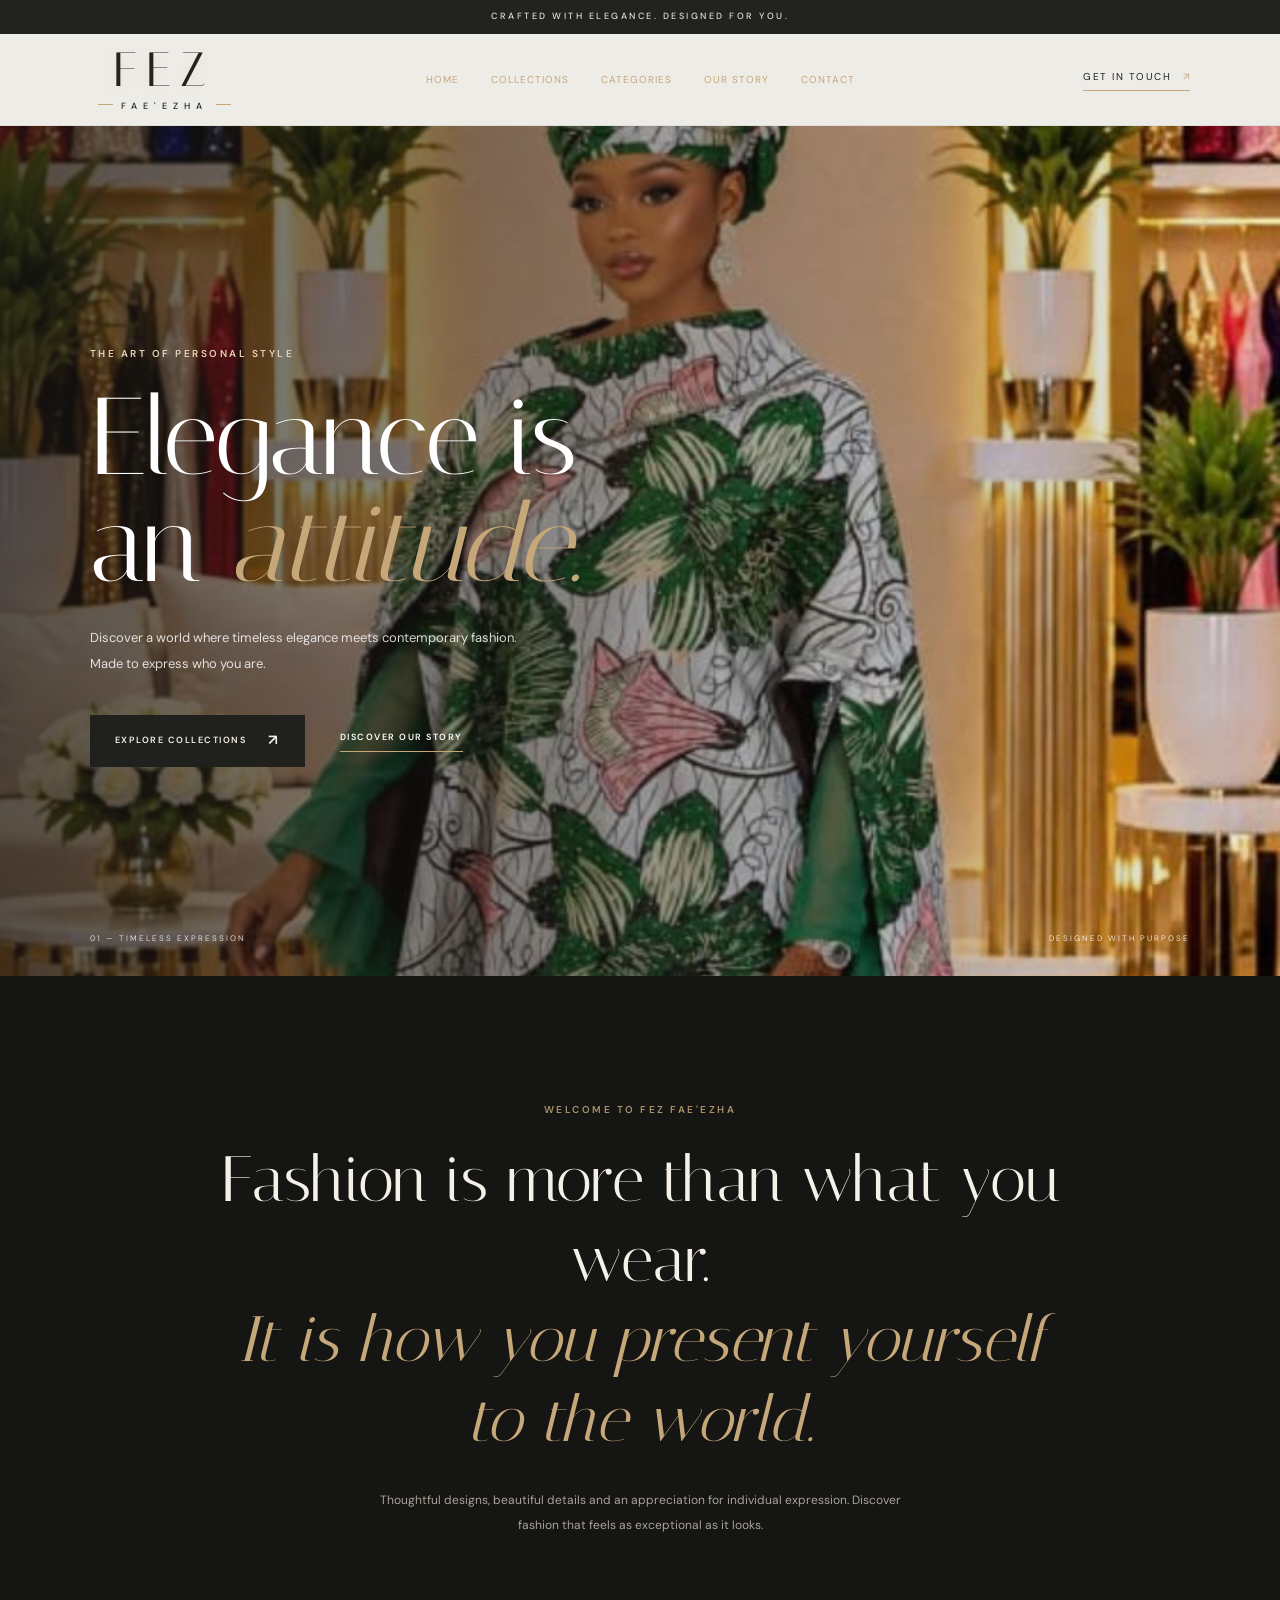
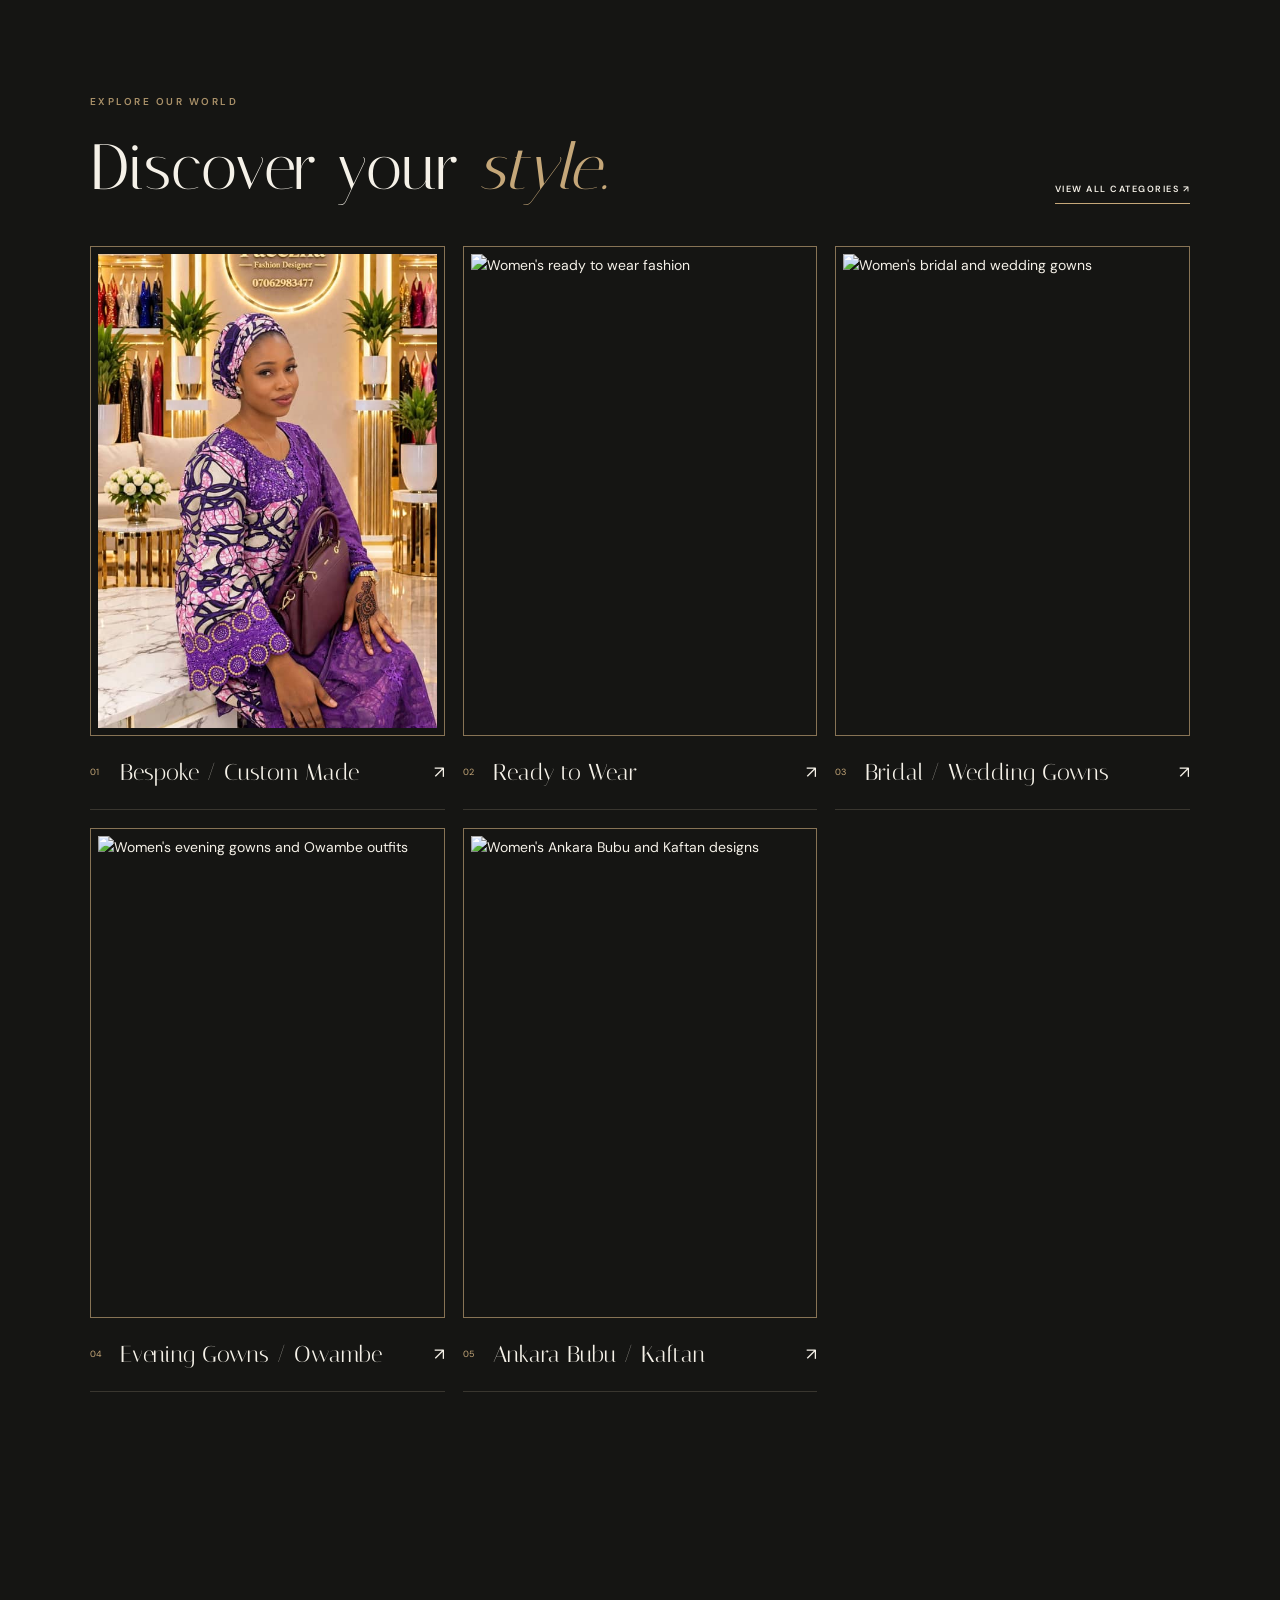
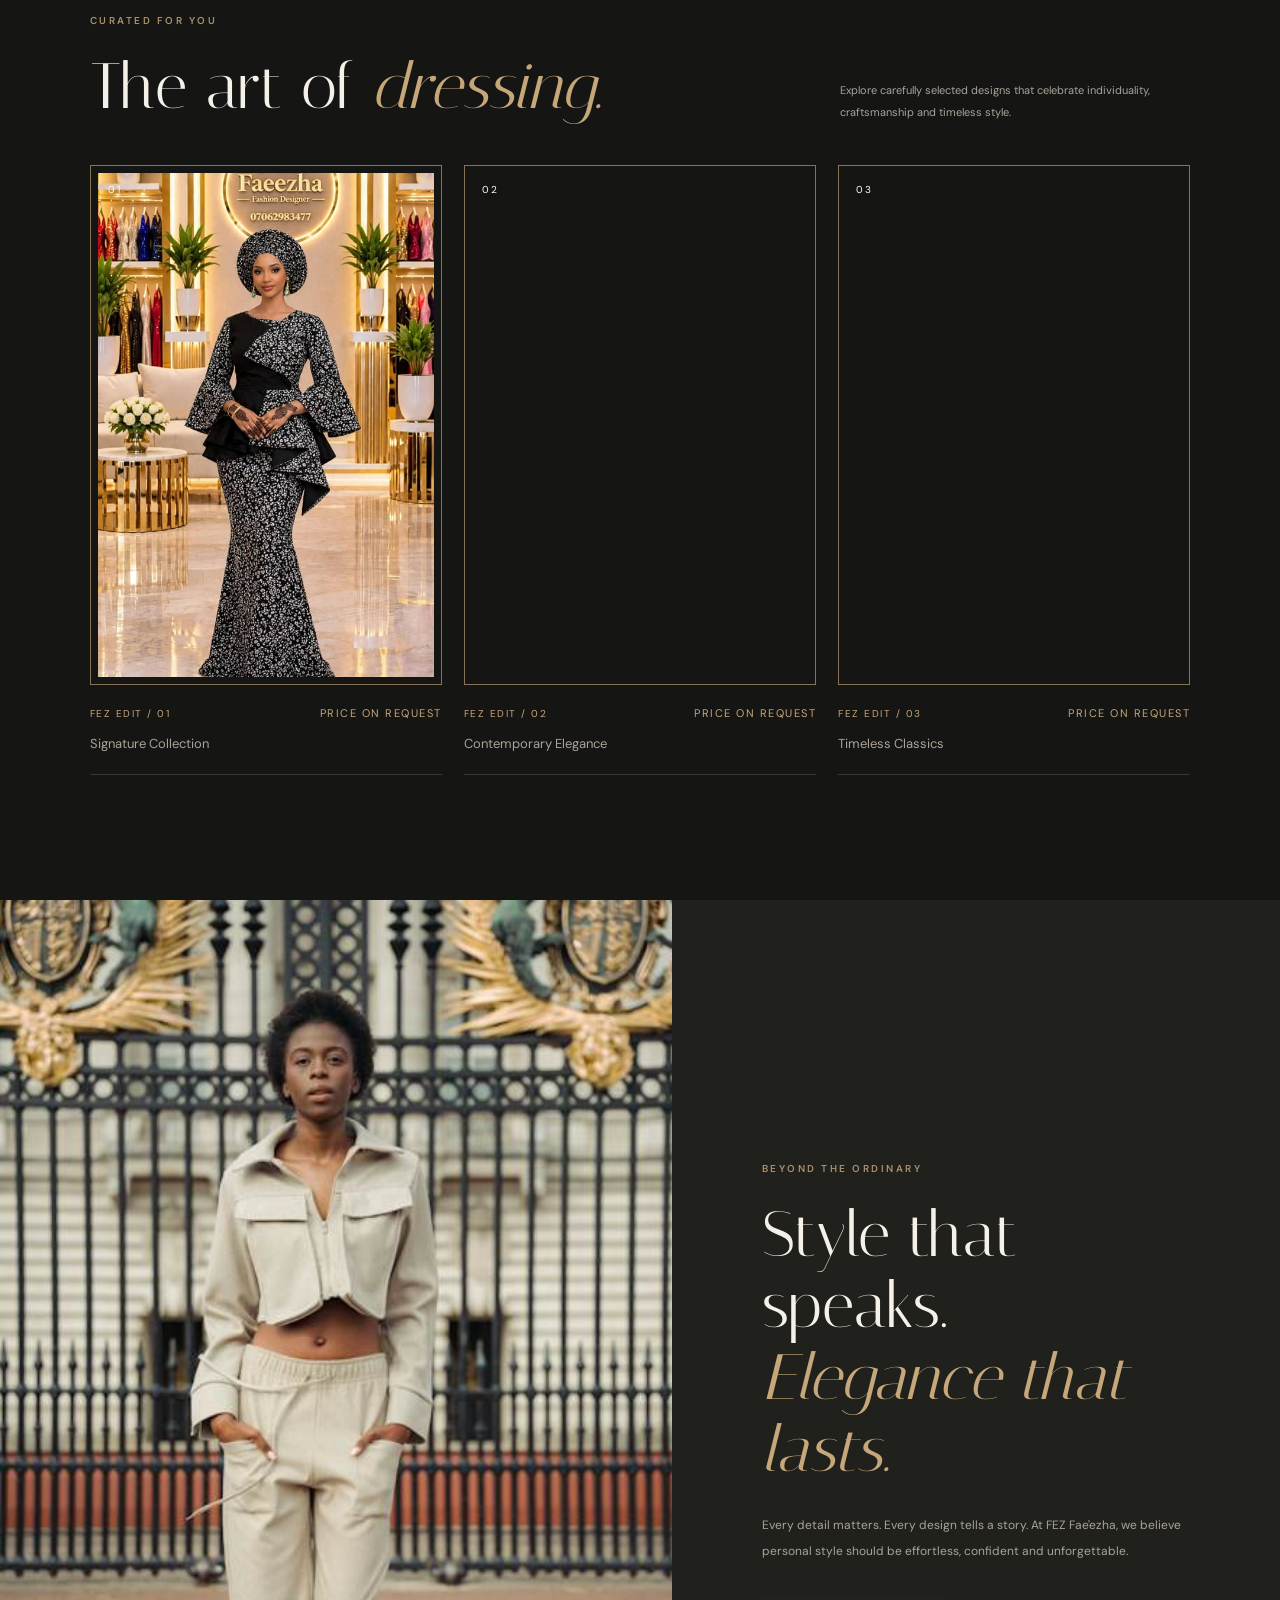
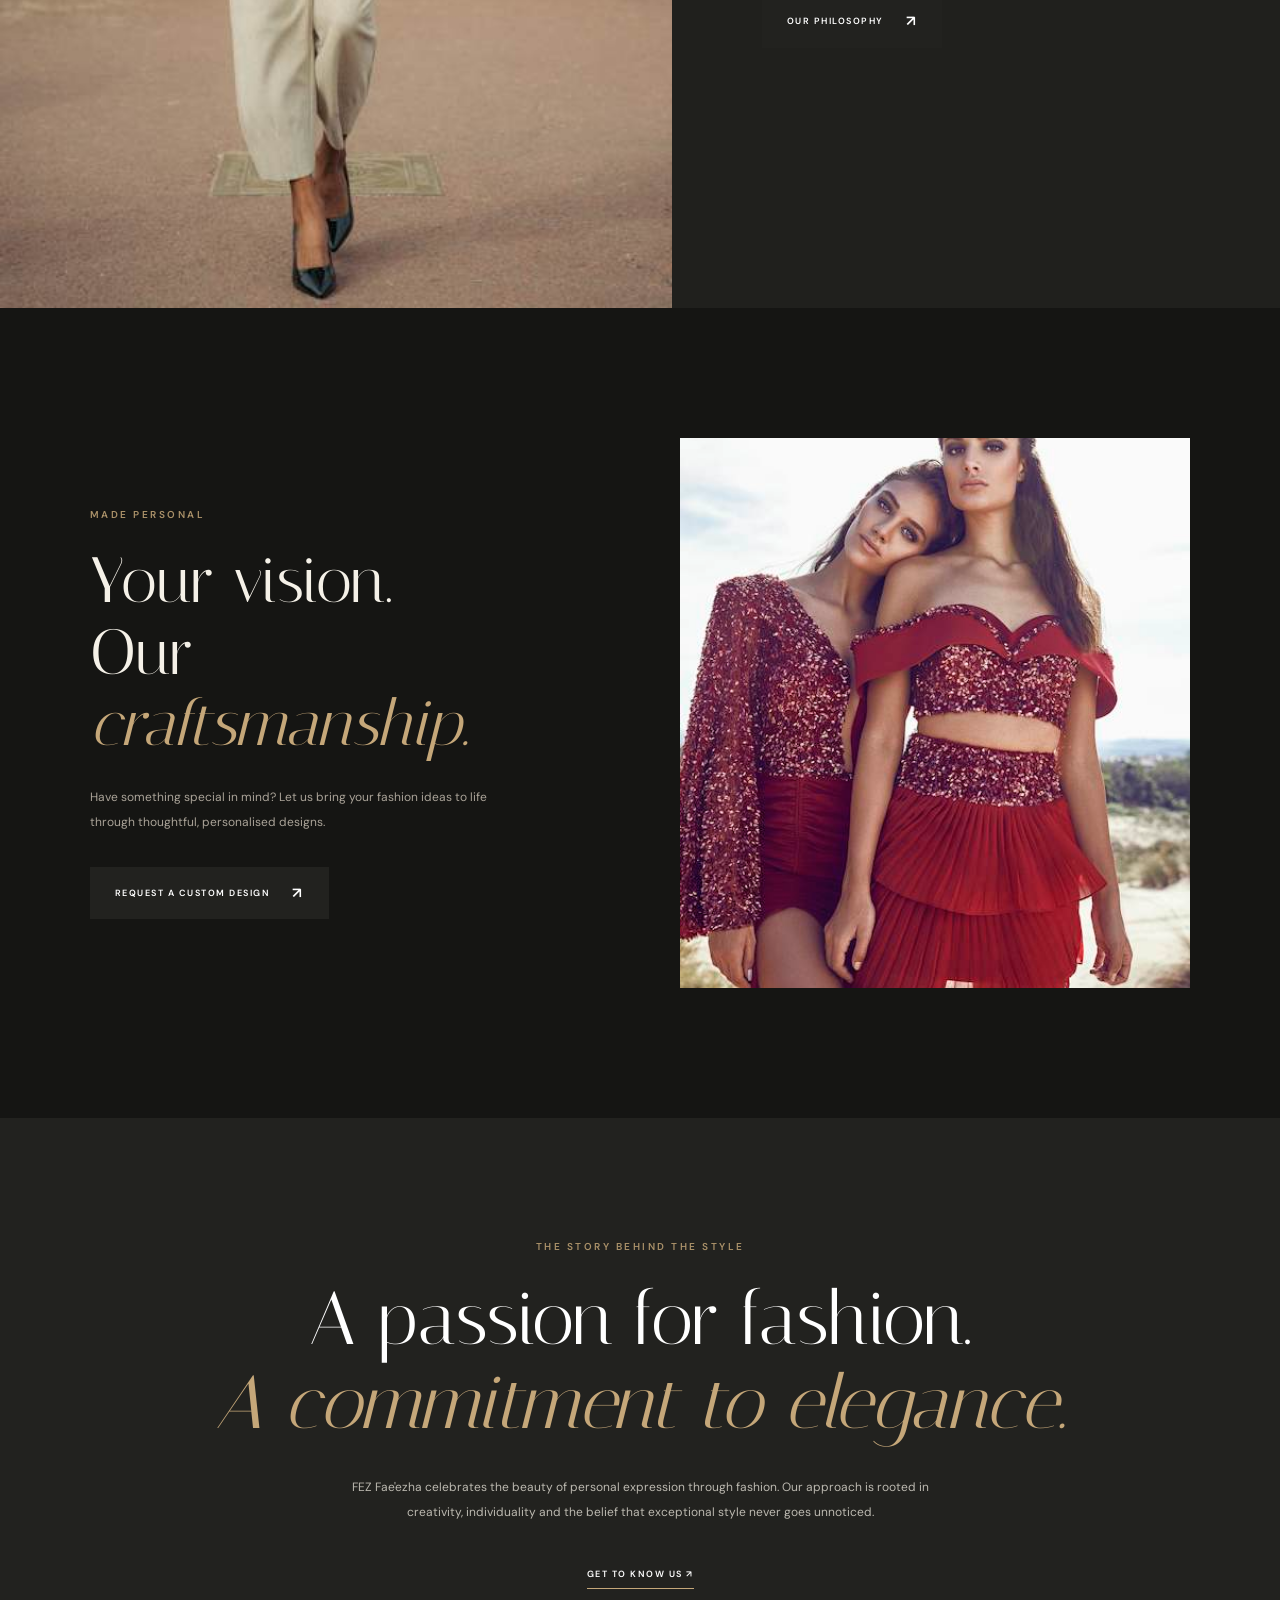
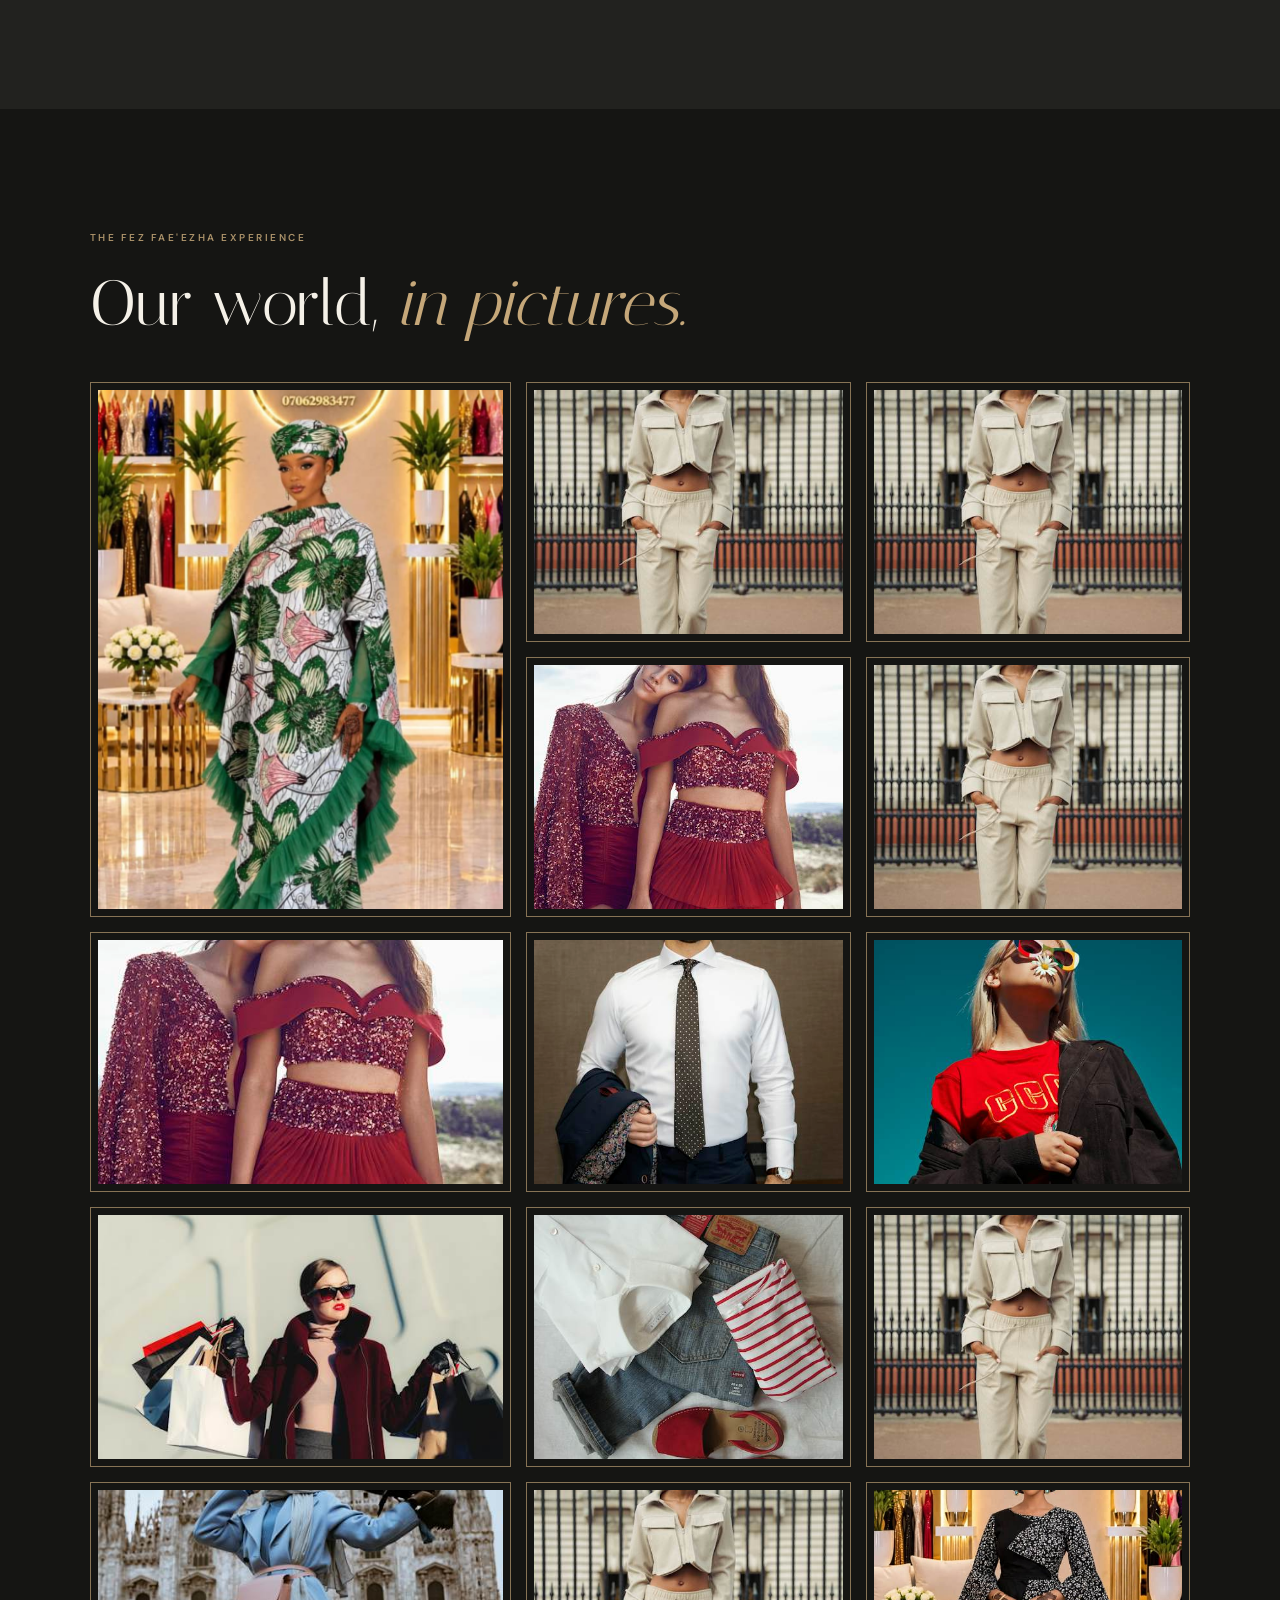
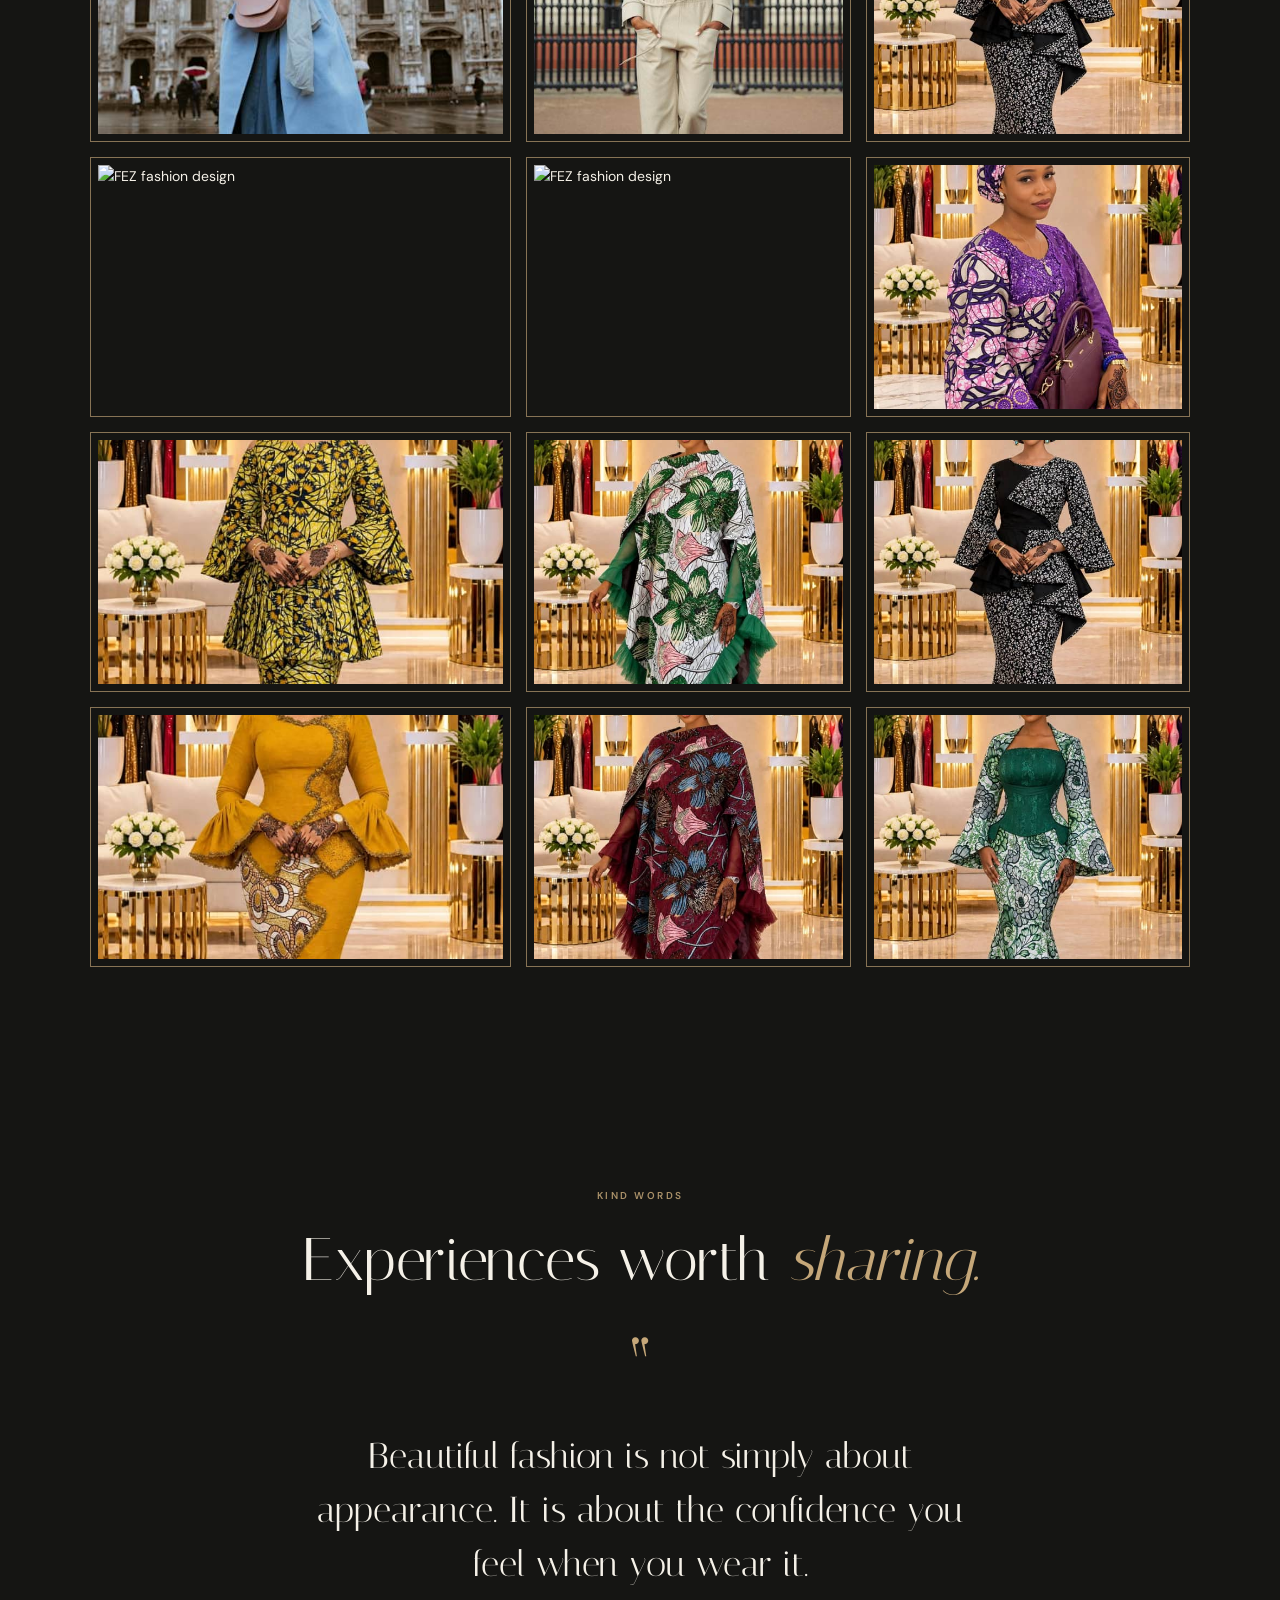
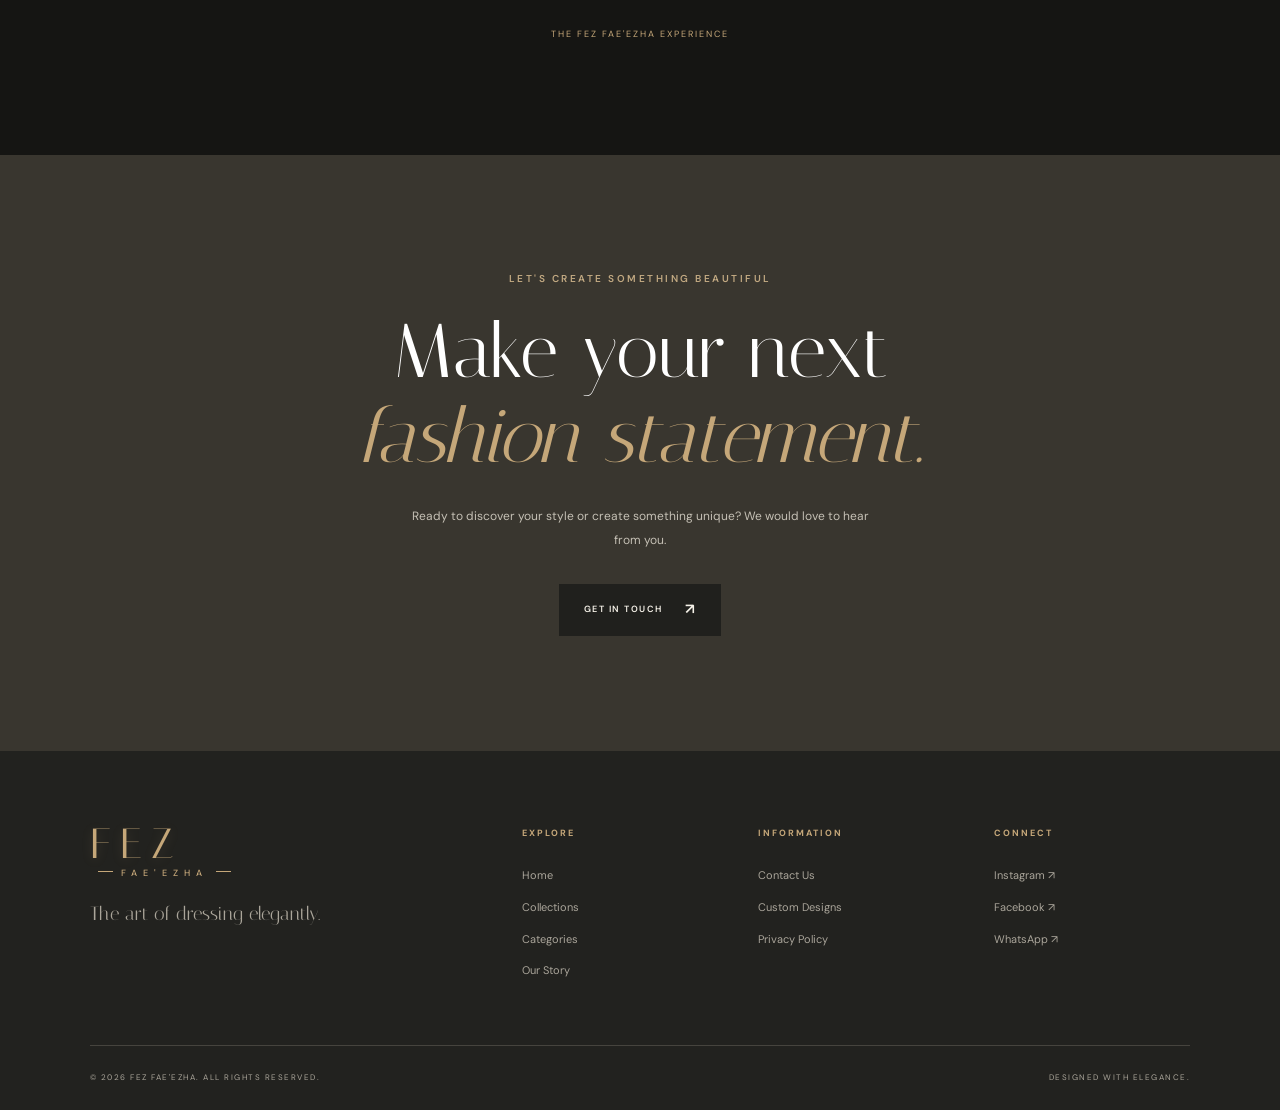
==== commit 6ed640fa: "Update FEZ website images" ====
--- a/index.html
+++ b/index.html
@@ -147,7 +147,7 @@
 
                 <a href="ready-to-wear.html" class="category-card category-two">
                     <div class="category-image">
-                        <img src="assets/categories/womens-wear.jpg"
+                        <img src="assets/categories/ready-to-wear-sample.jpg"
                              alt="Women's ready to wear fashion">
                     </div>
                     <div class="category-info">
@@ -159,7 +159,7 @@
 
                 <a href="bridal.html" class="category-card category-three">
                     <div class="category-image">
-                        <img src="assets/categories/womens-sample-2.jpg"
+                        <img src="assets/categories/bridal-sample.jpg"
                              alt="Women's bridal and wedding gowns">
                     </div>
                     <div class="category-info">
@@ -171,7 +171,7 @@
 
                 <a href="evening-wear.html" class="category-card category-four">
                     <div class="category-image">
-                        <img src="assets/categories/womens-sample-3.jpg"
+                        <img src="assets/categories/evening-sample.jpg"
                              alt="Women's evening gowns and Owambe outfits">
                     </div>
                     <div class="category-info">
@@ -183,7 +183,7 @@
 
                 <a href="ankara-kaftan.html" class="category-card category-five">
                     <div class="category-image">
-                        <img src="assets/categories/womens-wear.jpg"
+                        <img src="assets/categories/ankara-kaftan-sample.jpg"
                              alt="Women's Ankara Bubu and Kaftan designs">
                     </div>
                     <div class="category-info">
@@ -217,7 +217,7 @@
 
                 <article class="collection-card">
                     <div class="collection-image">
-                        <img src="assets/collections/design-one.jpg"
+                        <img src="assets/gallery/custom-sample-4.jpg"
                              alt="Featured FEZ fashion design"
                              onerror="this.style.display='none'">
                         <span class="collection-number">01</span>
@@ -233,7 +233,7 @@
 
                 <article class="collection-card">
                     <div class="collection-image">
-                        <img src="assets/collections/design-two.jpg"
+                        <img src="assets/categories/ready-to-wear-sample-2.jpg"
                              alt="Featured FEZ fashion design"
                              onerror="this.style.display='none'">
                         <span class="collection-number">02</span>
@@ -249,7 +249,7 @@
 
                 <article class="collection-card">
                     <div class="collection-image">
-                        <img src="assets/collections/design-three.jpg"
+                        <img src="assets/categories/bridal-sample-3.jpg"
                              alt="Featured FEZ fashion design"
                              onerror="this.style.display='none'">
                         <span class="collection-number">03</span>
@@ -416,15 +416,15 @@
                 </div>
 
                 <div class="gallery-item">
-                    <img src="assets/collections/design-one.jpg" alt="FEZ fashion design">
-                </div>
-
-                <div class="gallery-item">
-                    <img src="assets/collections/design-two.jpg" alt="FEZ fashion design">
-                </div>
-
-                <div class="gallery-item">
-                    <img src="assets/collections/design-three.jpg" alt="FEZ fashion design">
+                    <img src="assets/gallery/custom-sample-4.jpg" alt="FEZ fashion design">
+                </div>
+
+                <div class="gallery-item">
+                    <img src="assets/categories/ready-to-wear-sample-2.jpg" alt="FEZ fashion design">
+                </div>
+
+                <div class="gallery-item">
+                    <img src="assets/categories/bridal-sample-3.jpg" alt="FEZ fashion design">
                 </div>
 
                 <div class="gallery-item">
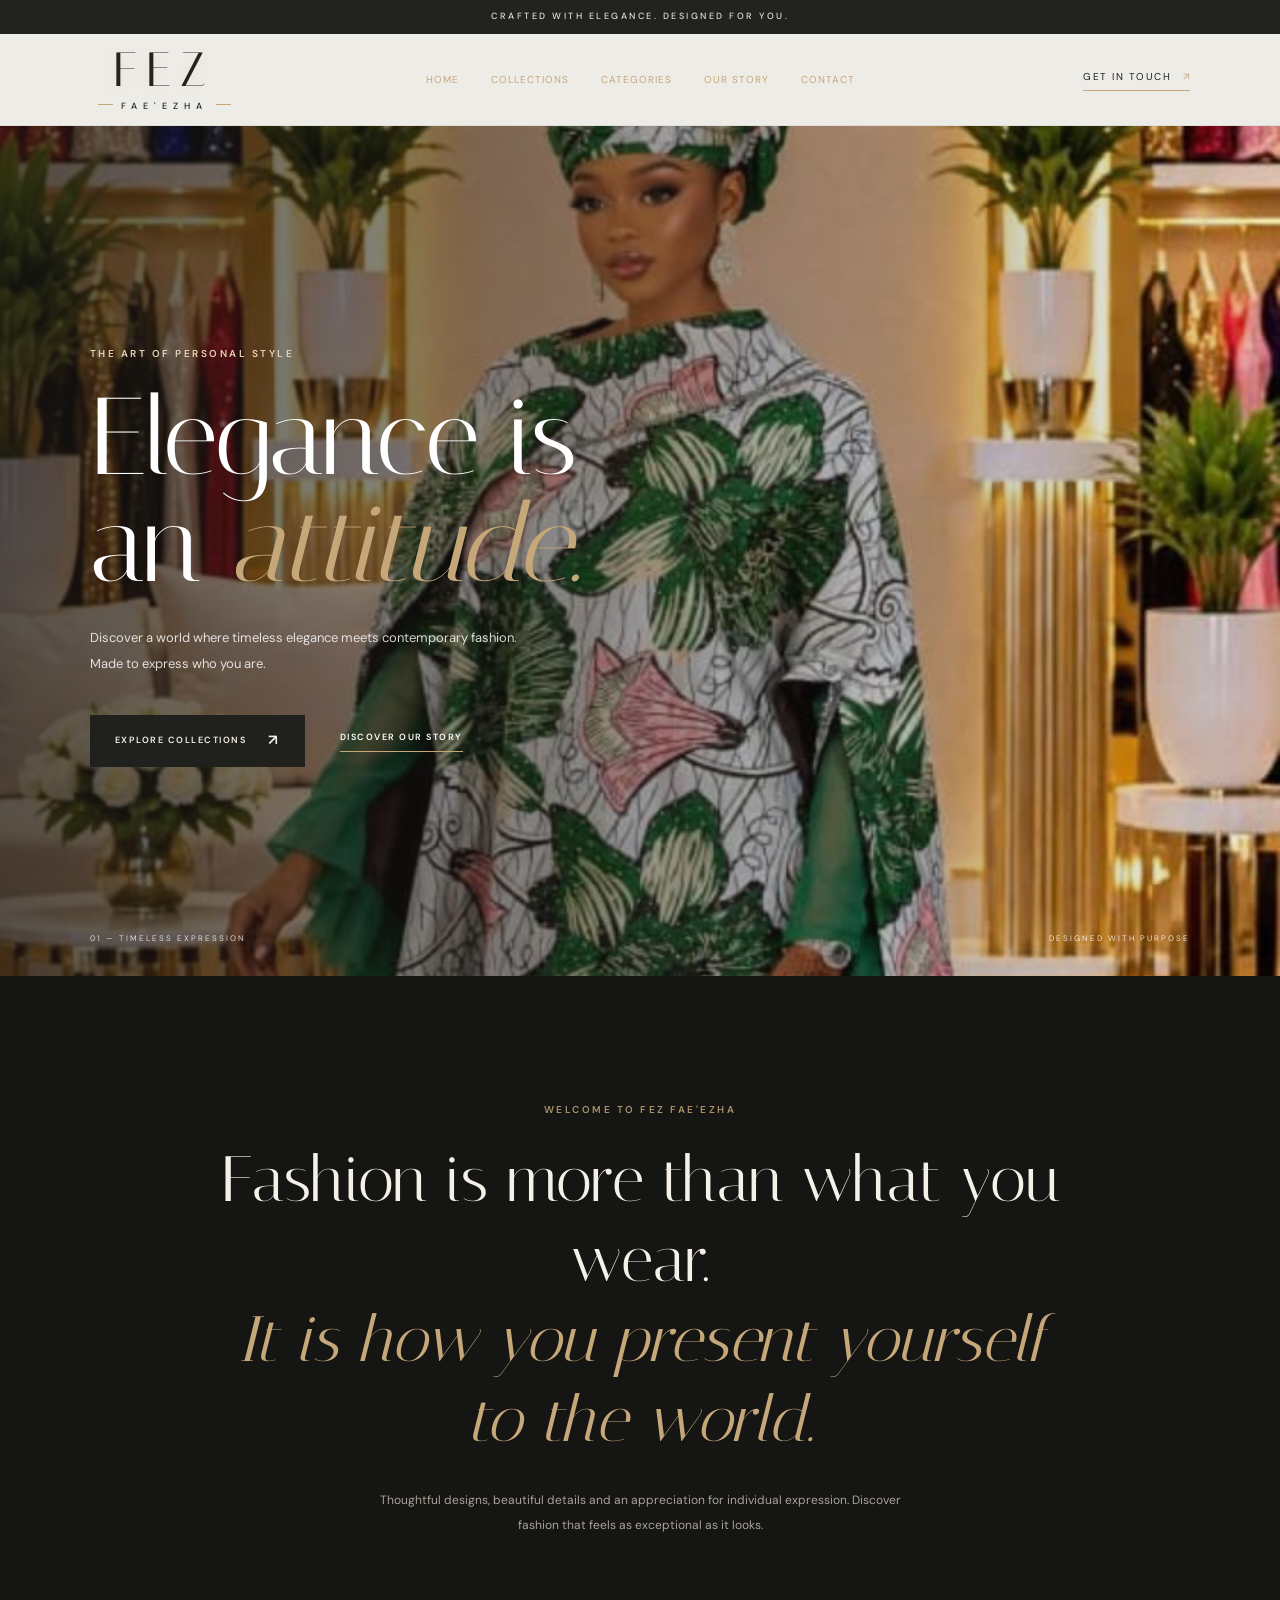
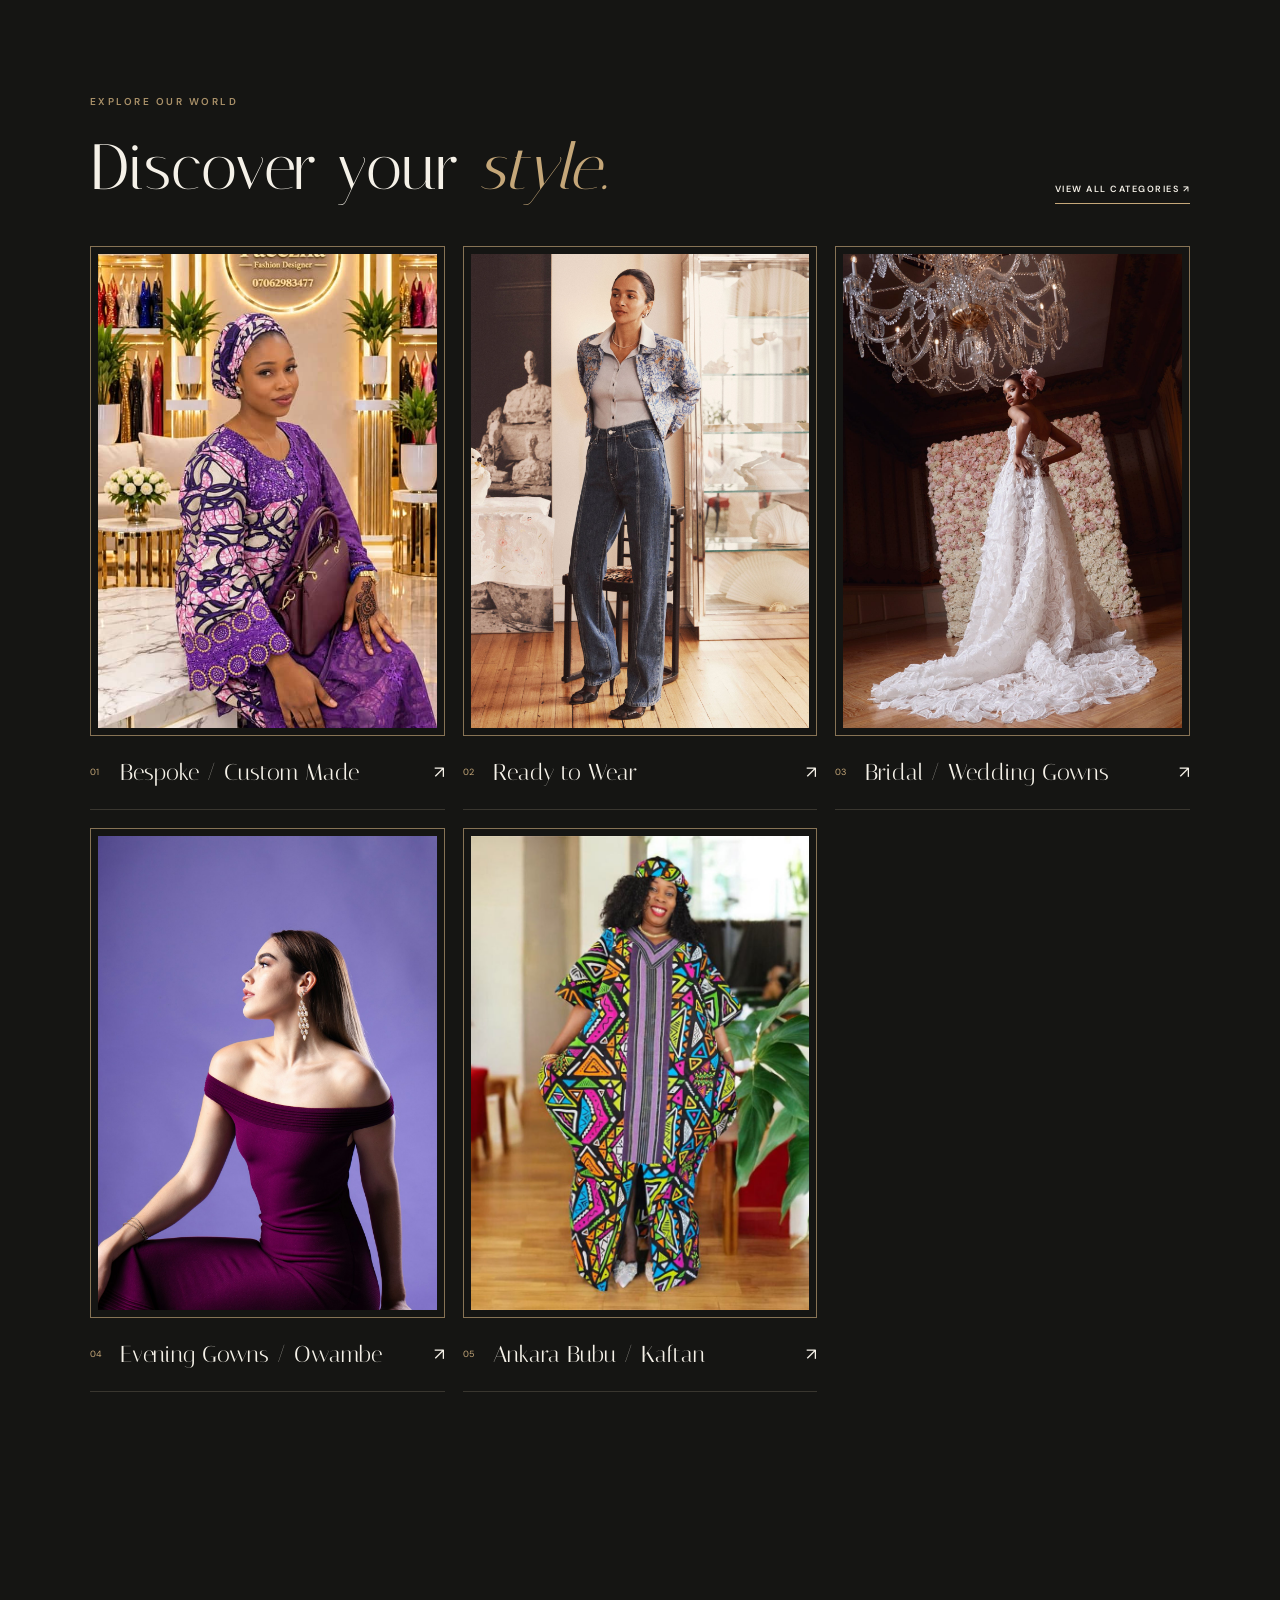
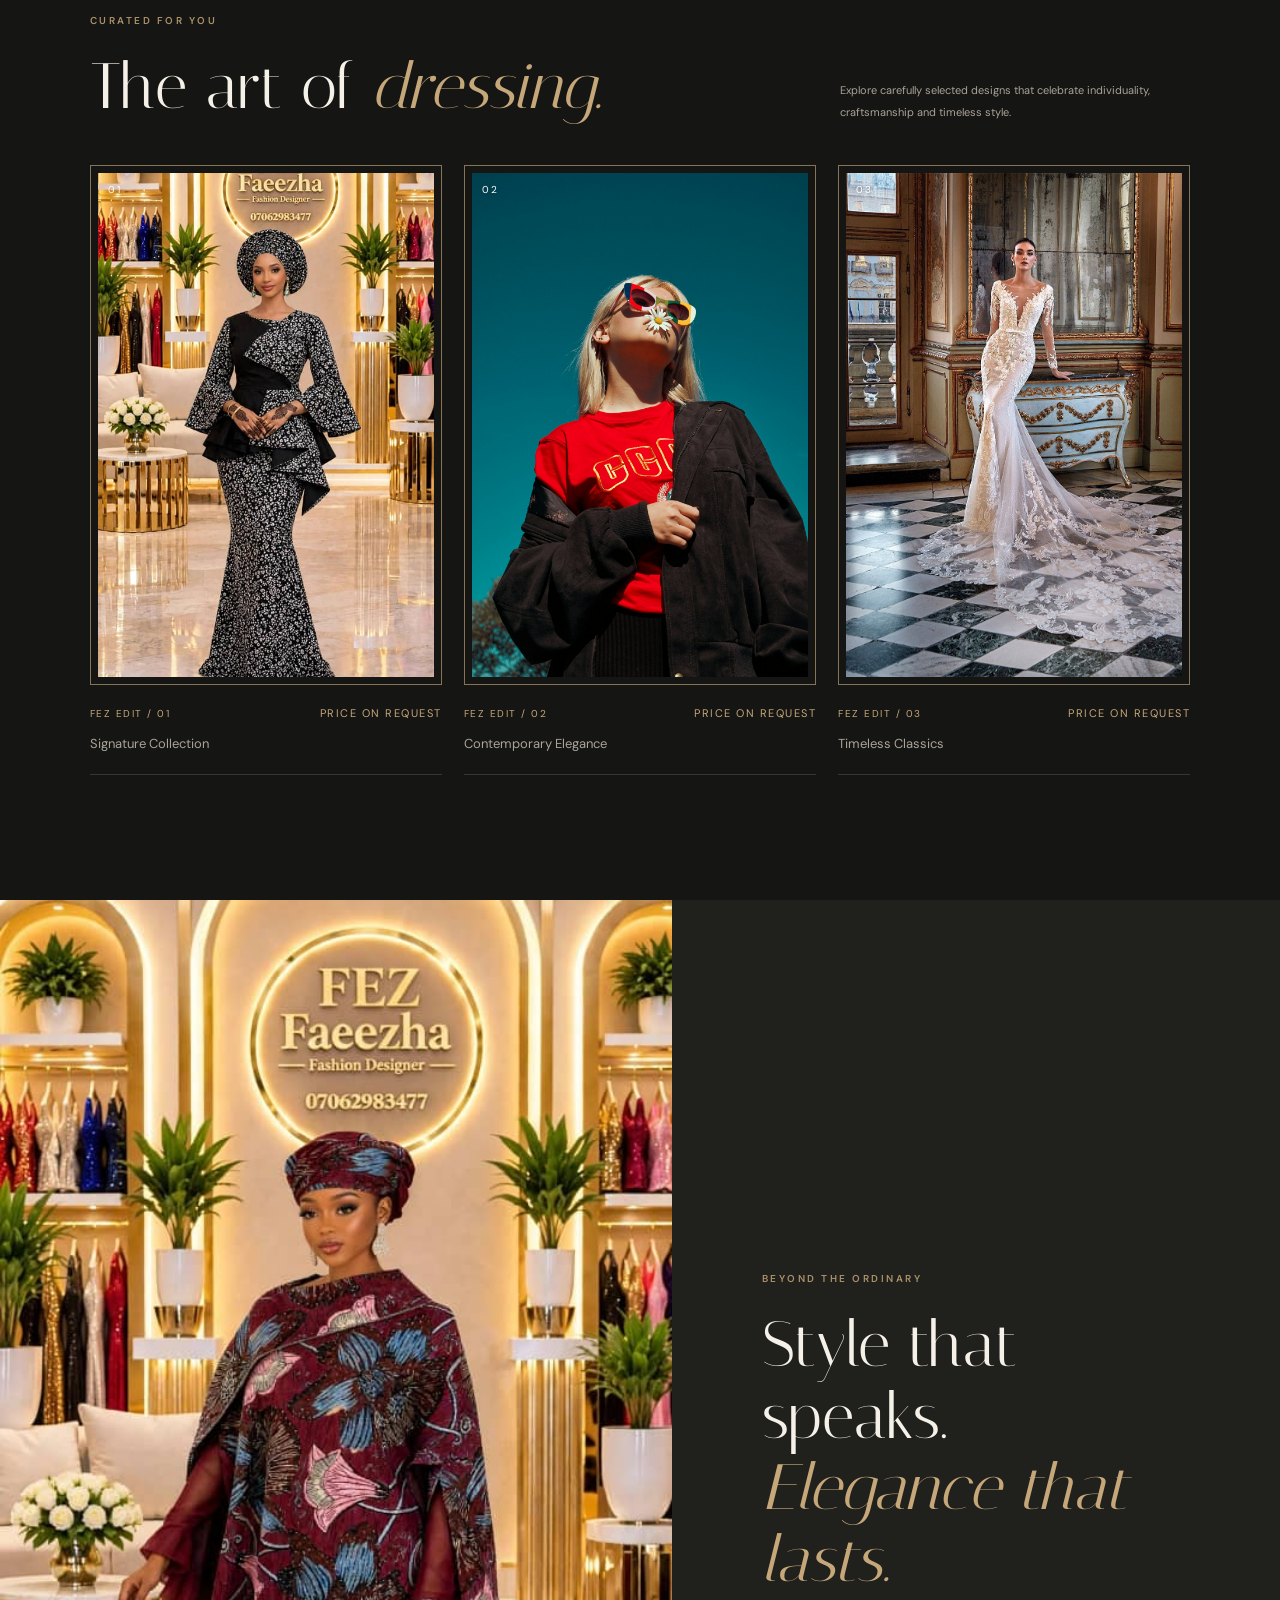
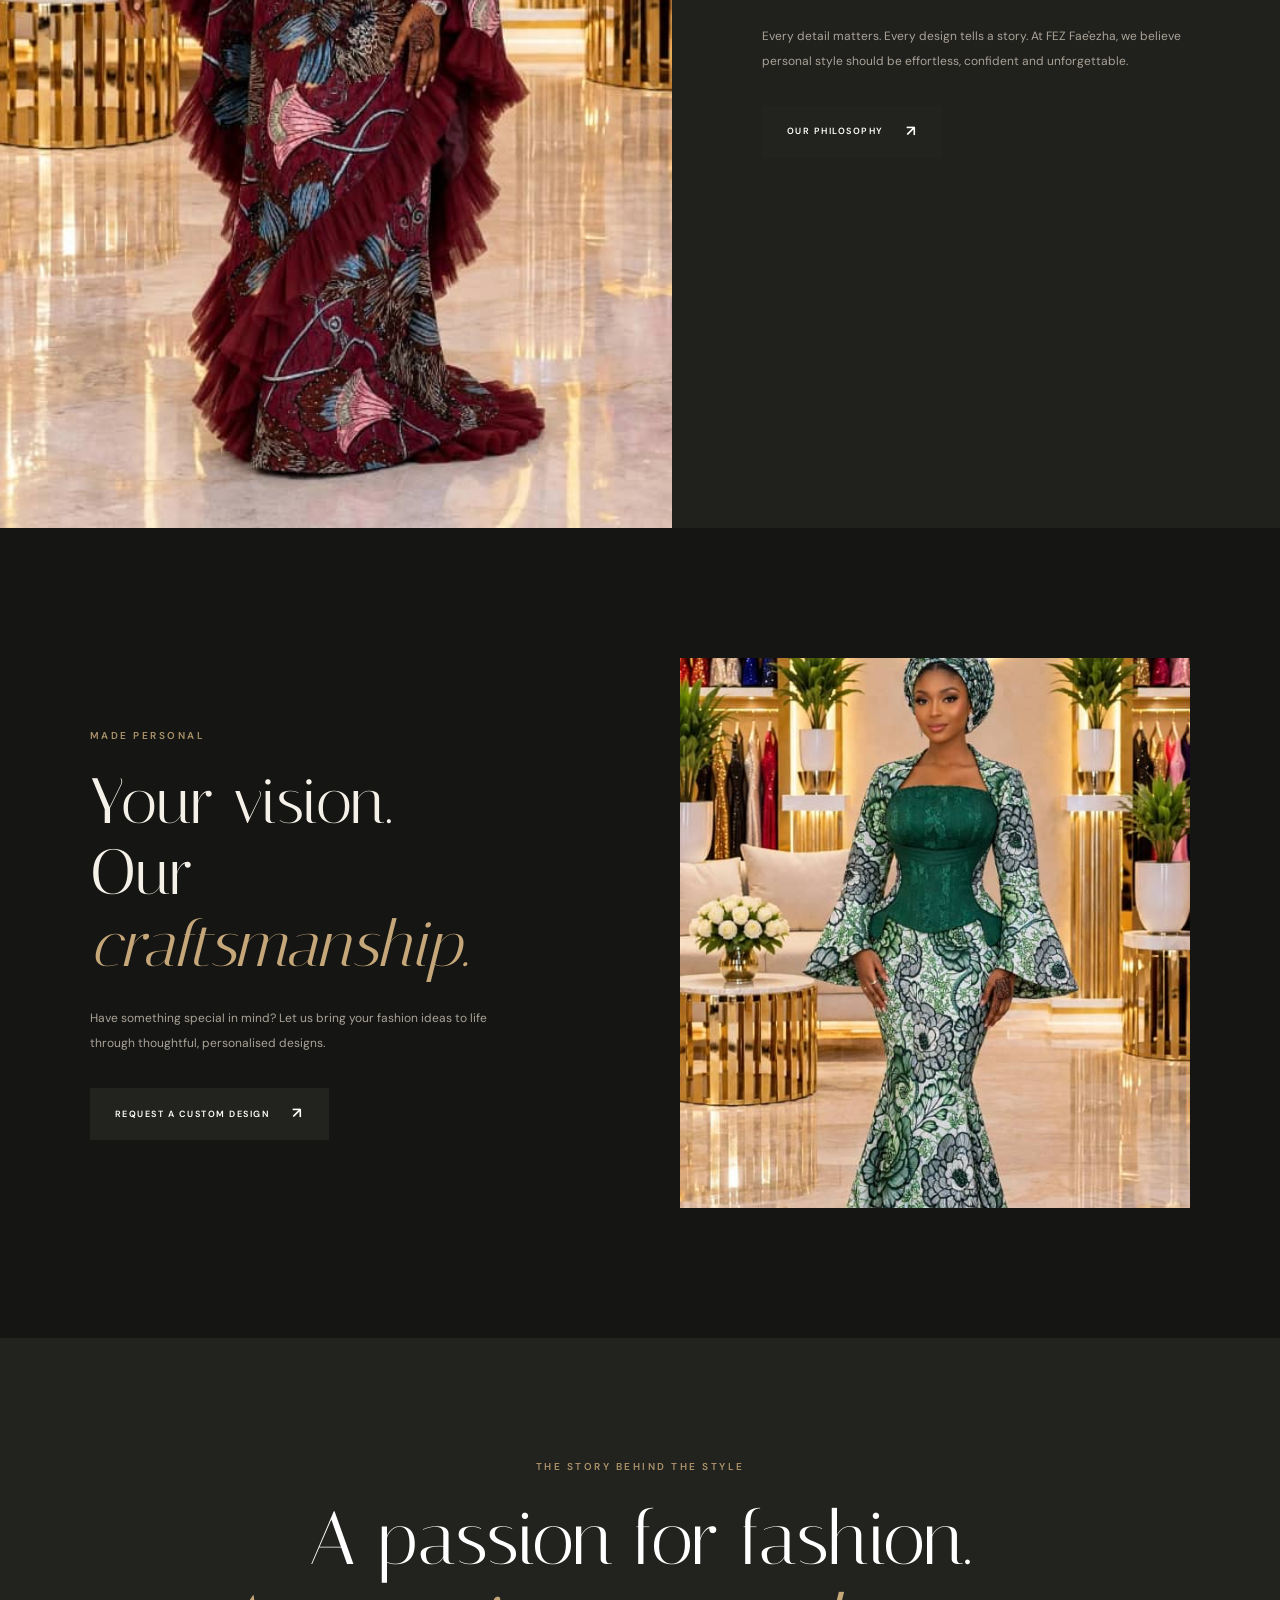
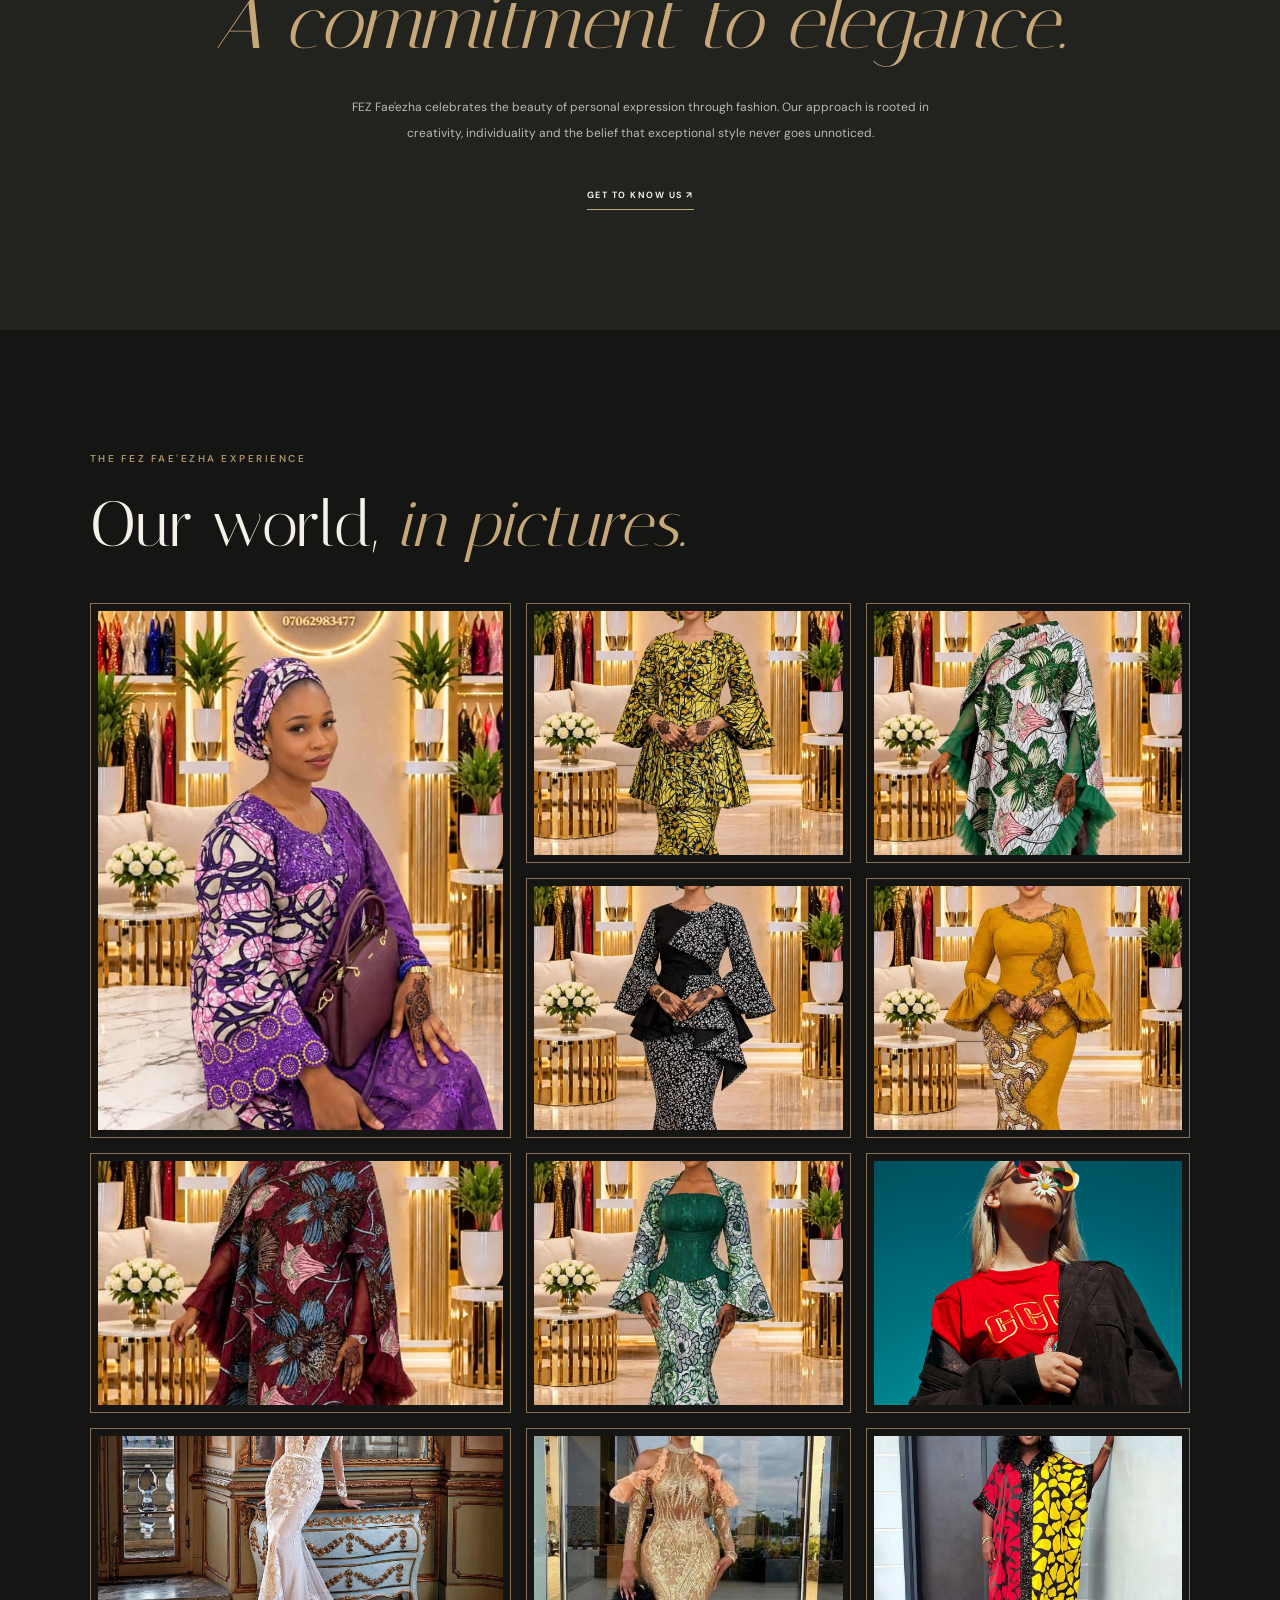
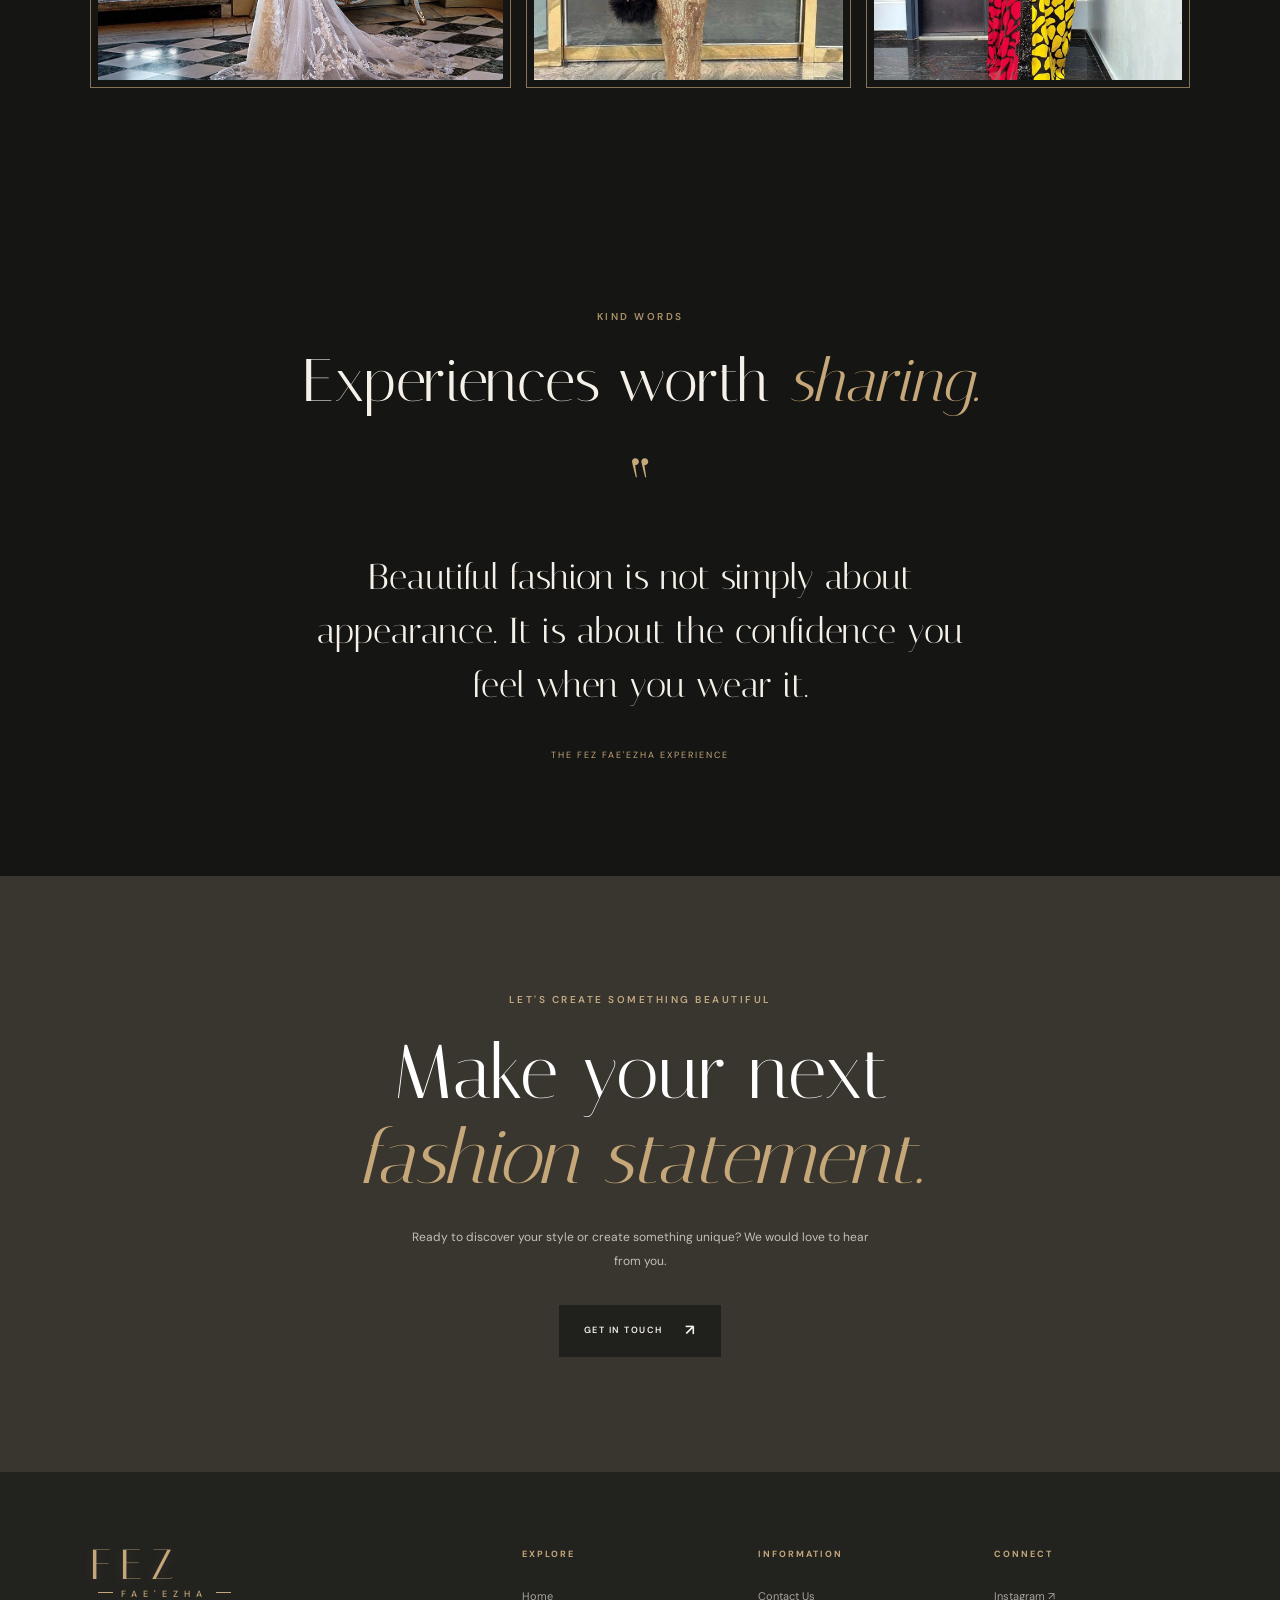
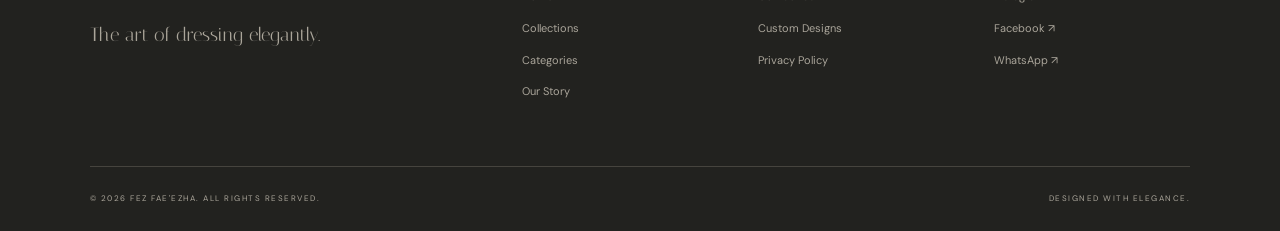
==== commit 8f2638a2: "Clean duplicate images and update FEZ gallery" ====
--- a/index.html
+++ b/index.html
@@ -272,7 +272,7 @@
         <section class="statement-section">
 
             <div class="statement-image">
-                <img src="assets/hero/statement-image.jpg"
+                <img src="assets/gallery/custom-sample-6.jpg"
                      alt="FEZ Fae'ezha fashion editorial"
                      onerror="this.style.display='none'">
             </div>
@@ -319,7 +319,7 @@
             </div>
 
             <div class="custom-image">
-                <img src="assets/hero/custom-design.jpg"
+                <img src="assets/gallery/custom-sample-7.jpg"
                      alt="Custom fashion craftsmanship"
                      onerror="this.style.display='none'">
             </div>
@@ -362,100 +362,18 @@
             </div>
 
             <div class="gallery-grid">
-
-                <div class="gallery-item gallery-large">
-                    <img src="assets/hero/hero-image.jpg" alt="FEZ fashion editorial">
-                </div>
-
-                <div class="gallery-item">
-                    <img src="assets/hero/editorial-image.jpg" alt="FEZ editorial fashion">
-                </div>
-
-                <div class="gallery-item">
-                    <img src="assets/hero/statement-image.jpg" alt="FEZ statement fashion">
-                </div>
-
-                <div class="gallery-item">
-                    <img src="assets/hero/custom-design.jpg" alt="FEZ custom design">
-                </div>
-
-                <div class="gallery-item">
-                    <img src="assets/categories/custom-designs.jpg" alt="FEZ bespoke fashion">
-                </div>
-
-                <div class="gallery-item">
-                    <img src="assets/categories/custom-sample-2.jpg" alt="FEZ women's fashion">
-                </div>
-
-                <div class="gallery-item">
-                    <img src="assets/categories/custom-sample-3.jpg" alt="FEZ women's fashion">
-                </div>
-
-                <div class="gallery-item">
-                    <img src="assets/categories/womens-wear.jpg" alt="FEZ ready to wear">
-                </div>
-
-                <div class="gallery-item">
-                    <img src="assets/categories/womens-sample-2.jpg" alt="FEZ women's collection">
-                </div>
-
-                <div class="gallery-item">
-                    <img src="assets/categories/womens-sample-3.jpg" alt="FEZ women's collection">
-                </div>
-
-                <div class="gallery-item">
-                    <img src="assets/collections/signature.jpg" alt="FEZ signature collection">
-                </div>
-
-                <div class="gallery-item">
-                    <img src="assets/collections/contemporary.jpg" alt="FEZ contemporary collection">
-                </div>
-
-                <div class="gallery-item">
-                    <img src="assets/collections/classics.jpg" alt="FEZ classics collection">
-                </div>
-
-                <div class="gallery-item">
-                    <img src="assets/gallery/custom-sample-4.jpg" alt="FEZ fashion design">
-                </div>
-
-                <div class="gallery-item">
-                    <img src="assets/categories/ready-to-wear-sample-2.jpg" alt="FEZ fashion design">
-                </div>
-
-                <div class="gallery-item">
-                    <img src="assets/categories/bridal-sample-3.jpg" alt="FEZ fashion design">
-                </div>
-
-                <div class="gallery-item">
-                    <img src="assets/gallery/custom-design.jpg" alt="FEZ bespoke creation">
-                </div>
-
-                <div class="gallery-item">
-                    <img src="assets/gallery/custom-sample-2.jpg" alt="FEZ bespoke creation">
-                </div>
-
-                <div class="gallery-item">
-                    <img src="assets/gallery/custom-sample-3.jpg" alt="FEZ bespoke creation">
-                </div>
-
-                <div class="gallery-item">
-                    <img src="assets/gallery/custom-sample-4.jpg" alt="FEZ bespoke creation">
-                </div>
-
-                <div class="gallery-item">
-                    <img src="assets/gallery/custom-sample-5.jpg" alt="FEZ bespoke creation">
-                </div>
-
-                <div class="gallery-item">
-                    <img src="assets/gallery/custom-sample-6.jpg" alt="FEZ bespoke creation">
-                </div>
-
-                <div class="gallery-item">
-                    <img src="assets/gallery/custom-sample-7.jpg" alt="FEZ bespoke creation">
-                </div>
-
-            </div>
+    <div class="gallery-item gallery-large"><img src="assets/gallery/custom-design.jpg" alt="FEZ bespoke design"></div>
+    <div class="gallery-item"><img src="assets/gallery/custom-sample-2.jpg" alt="FEZ bespoke design"></div>
+    <div class="gallery-item"><img src="assets/gallery/custom-sample-3.jpg" alt="FEZ bespoke design"></div>
+    <div class="gallery-item"><img src="assets/gallery/custom-sample-4.jpg" alt="FEZ bespoke design"></div>
+    <div class="gallery-item"><img src="assets/gallery/custom-sample-5.jpg" alt="FEZ bespoke design"></div>
+    <div class="gallery-item"><img src="assets/gallery/custom-sample-6.jpg" alt="FEZ bespoke design"></div>
+    <div class="gallery-item"><img src="assets/gallery/custom-sample-7.jpg" alt="FEZ bespoke design"></div>
+    <div class="gallery-item"><img src="assets/categories/ready-to-wear-sample-2.jpg" alt="FEZ ready-to-wear design"></div>
+    <div class="gallery-item"><img src="assets/categories/bridal-sample-3.jpg" alt="FEZ bridal design"></div>
+    <div class="gallery-item"><img src="assets/categories/evening-sample-2.jpg" alt="FEZ evening gown"></div>
+    <div class="gallery-item"><img src="assets/categories/ankara-kaftan-sample-3.jpg" alt="FEZ Ankara kaftan"></div>
+</div>
 
         </section>
 
--- a/css/style.css
+++ b/css/style.css
@@ -1817,3 +1817,122 @@
     letter-spacing: 2px;
     color: var(--gold);
 }
+
+/* FEZ product card spacing correction */
+.sample-section .page-card {
+    height: auto;
+    min-width: 0;
+    overflow: visible;
+}
+
+.sample-section .page-card-content {
+    display: flex;
+    flex-direction: column;
+    width: 100%;
+    min-height: 0;
+    height: auto;
+    flex: none;
+    padding: 18px 2px 30px;
+    box-sizing: border-box;
+}
+
+.sample-section .page-card-meta {
+    display: flex;
+    justify-content: space-between;
+    align-items: flex-start;
+    gap: 12px;
+    width: 100%;
+    margin: 0 0 12px;
+}
+
+.sample-section .page-card-meta h3 {
+    flex: 1;
+    min-width: 0;
+    margin: 0;
+    line-height: 1.3;
+}
+
+.sample-section .page-card-meta .price-tag {
+    flex-shrink: 0;
+    margin: 0;
+}
+
+.sample-section .page-card-content > p {
+    margin: 0;
+    line-height: 1.7;
+    overflow-wrap: break-word;
+}
+
+
+/* Fix nested product metadata spacing */
+.sample-section .page-card .page-card-meta {
+    padding: 0;
+    min-width: 0;
+    flex: none;
+}
+
+.sample-section .page-card .page-card-content {
+    padding: 18px 2px 30px;
+    min-width: 0;
+}
+
+.sample-section .page-card .page-card-content > p {
+    padding: 0;
+    margin: 0;
+    position: static;
+    display: block;
+    height: auto;
+    min-height: 0;
+}
+
+
+/* Mobile product card metadata layout */
+@media (max-width: 760px) {
+    .sample-section .page-card-meta {
+        display: flex;
+        flex-direction: column;
+        align-items: flex-start;
+        gap: 7px;
+        margin-bottom: 14px;
+    }
+
+    .sample-section .page-card-meta h3 {
+        width: 100%;
+        font-size: 27px;
+        line-height: 1.2;
+    }
+
+    .sample-section .page-card-meta .price-tag {
+        white-space: normal;
+        font-size: 10px;
+    }
+
+    .sample-section .page-card-content {
+        padding-bottom: 25px;
+    }
+}
+
+@media (max-width: 760px) {
+    .sample-section .page-card-meta {
+        gap: 4px;
+        margin-bottom: 4px;
+    }
+
+    .sample-section .page-card-content > p {
+        margin-top: 0;
+        padding-top: 0;
+    }
+}
+
+@media (max-width: 760px) {
+    .sample-section .page-card-meta {
+        gap: 1px;
+        margin-bottom: 0;
+    }
+
+    .sample-section .page-card-content > p {
+        margin: 0;
+        padding: 0;
+        line-height: 1.5;
+    }
+}
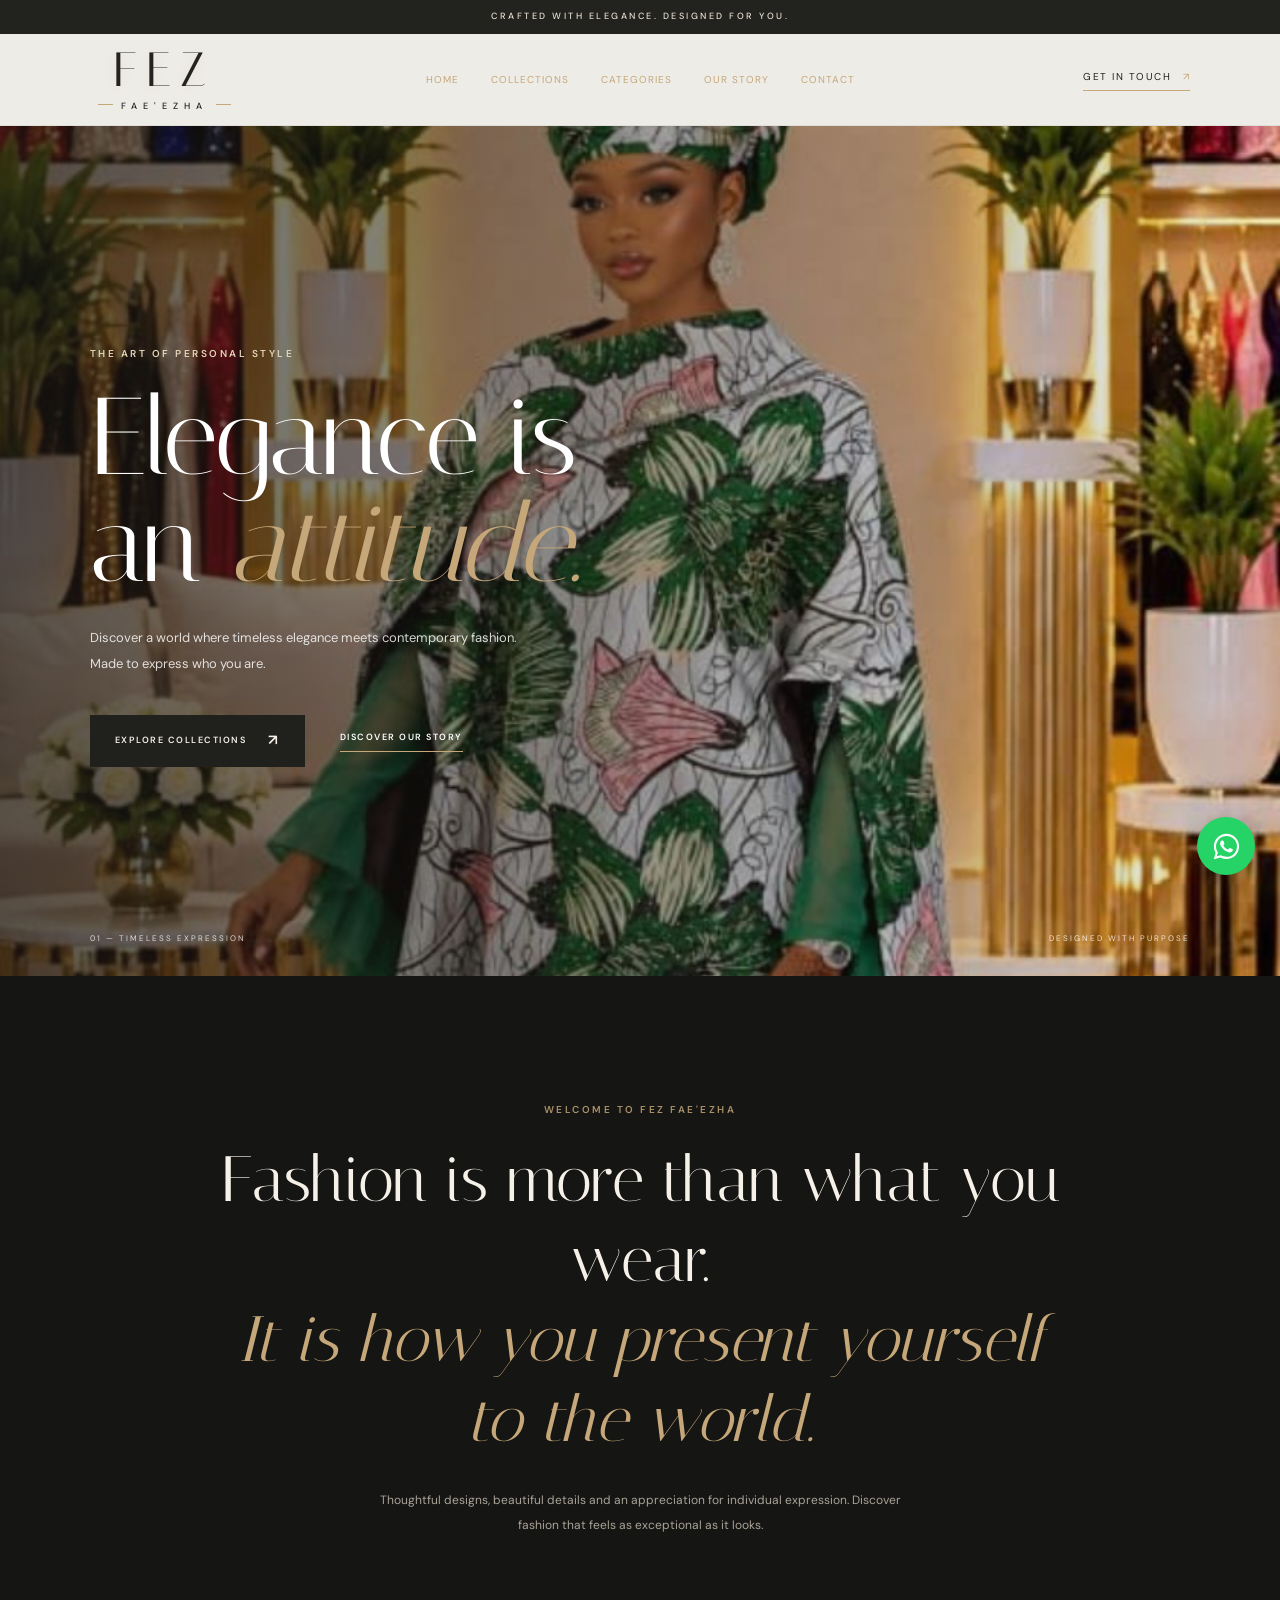
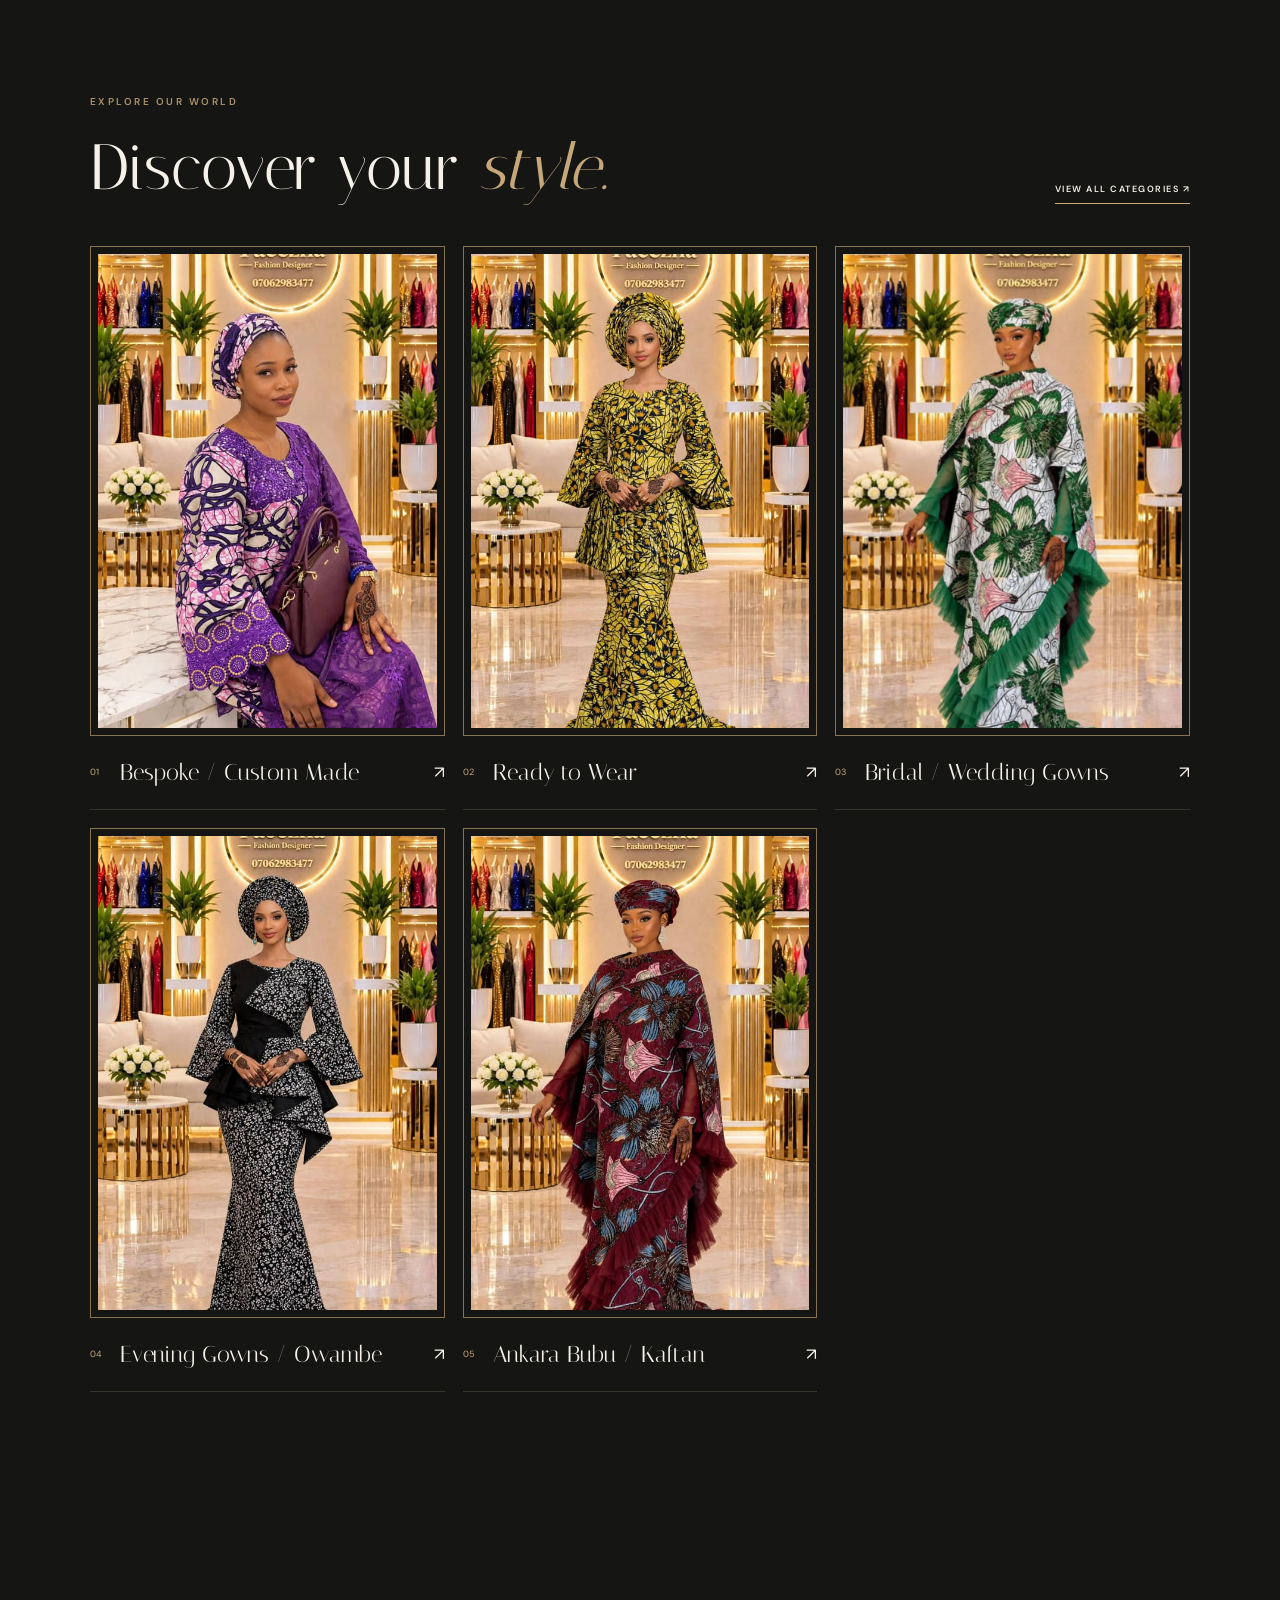
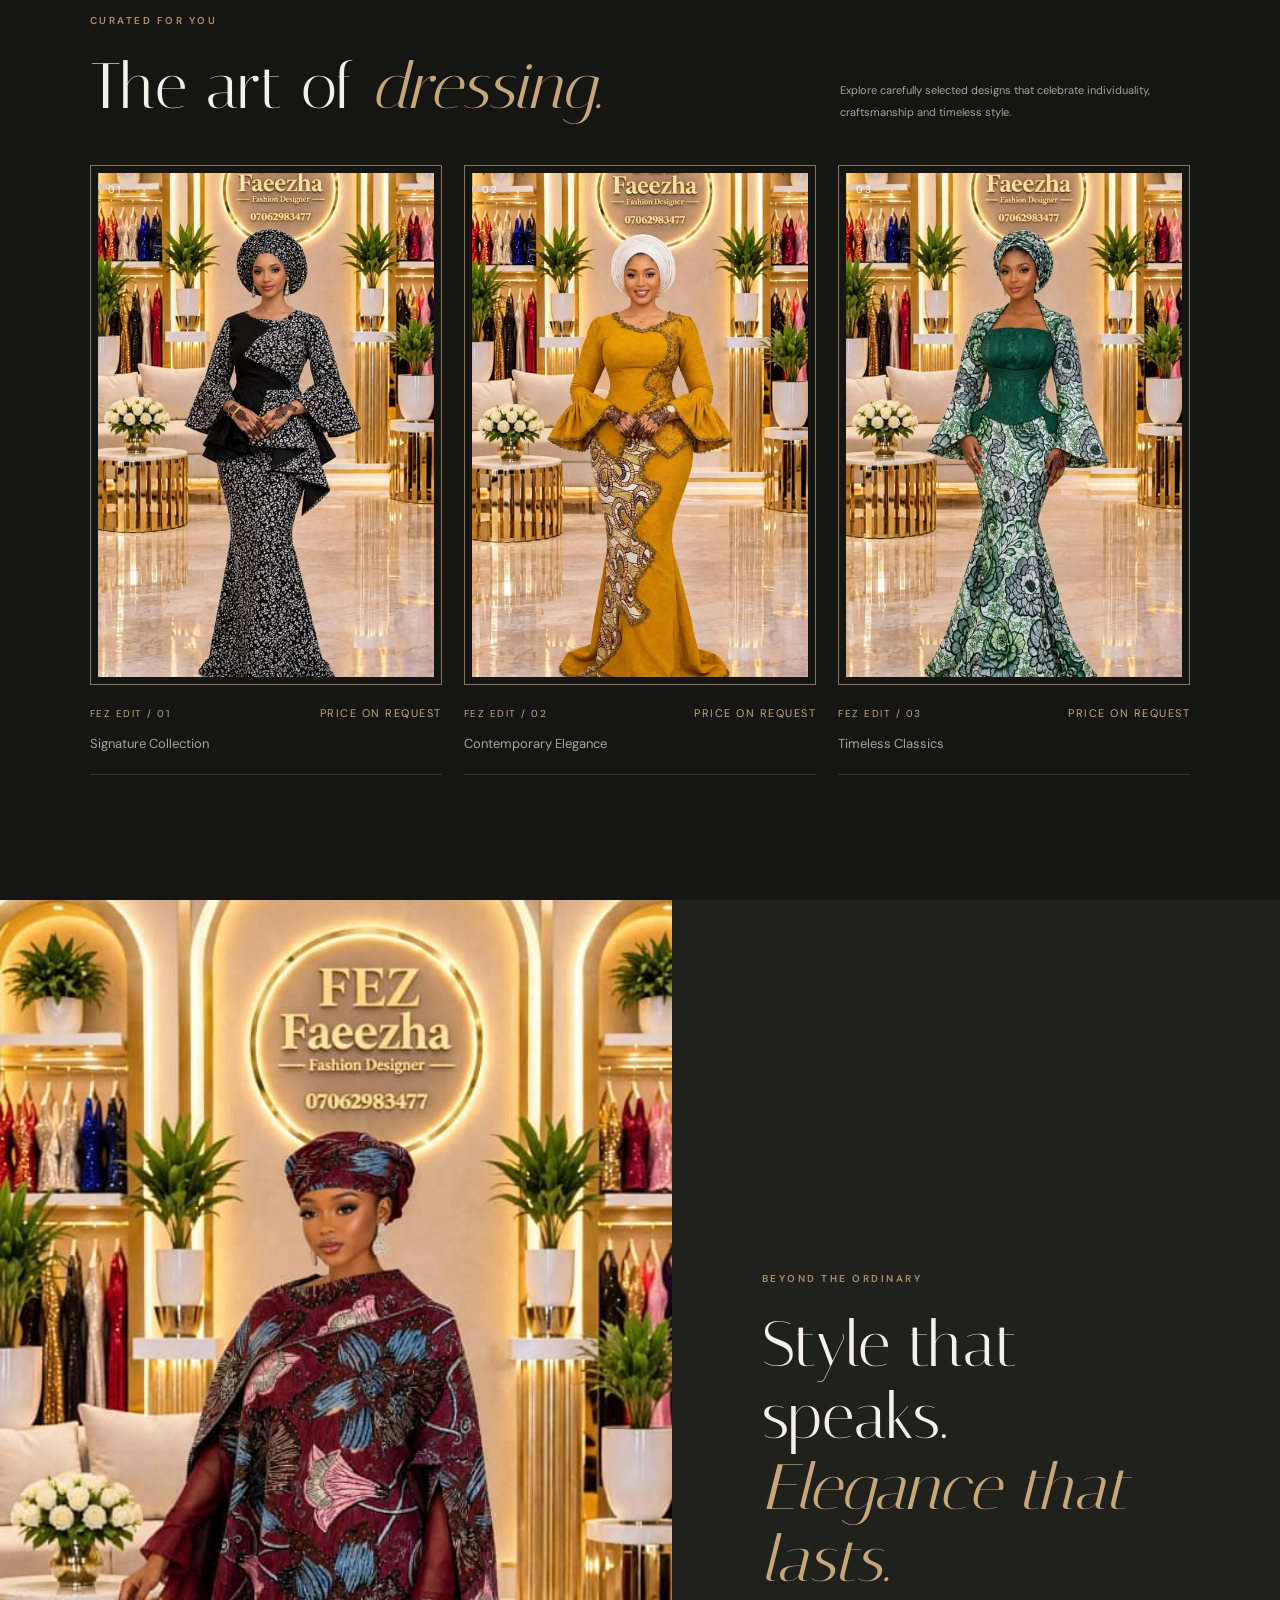
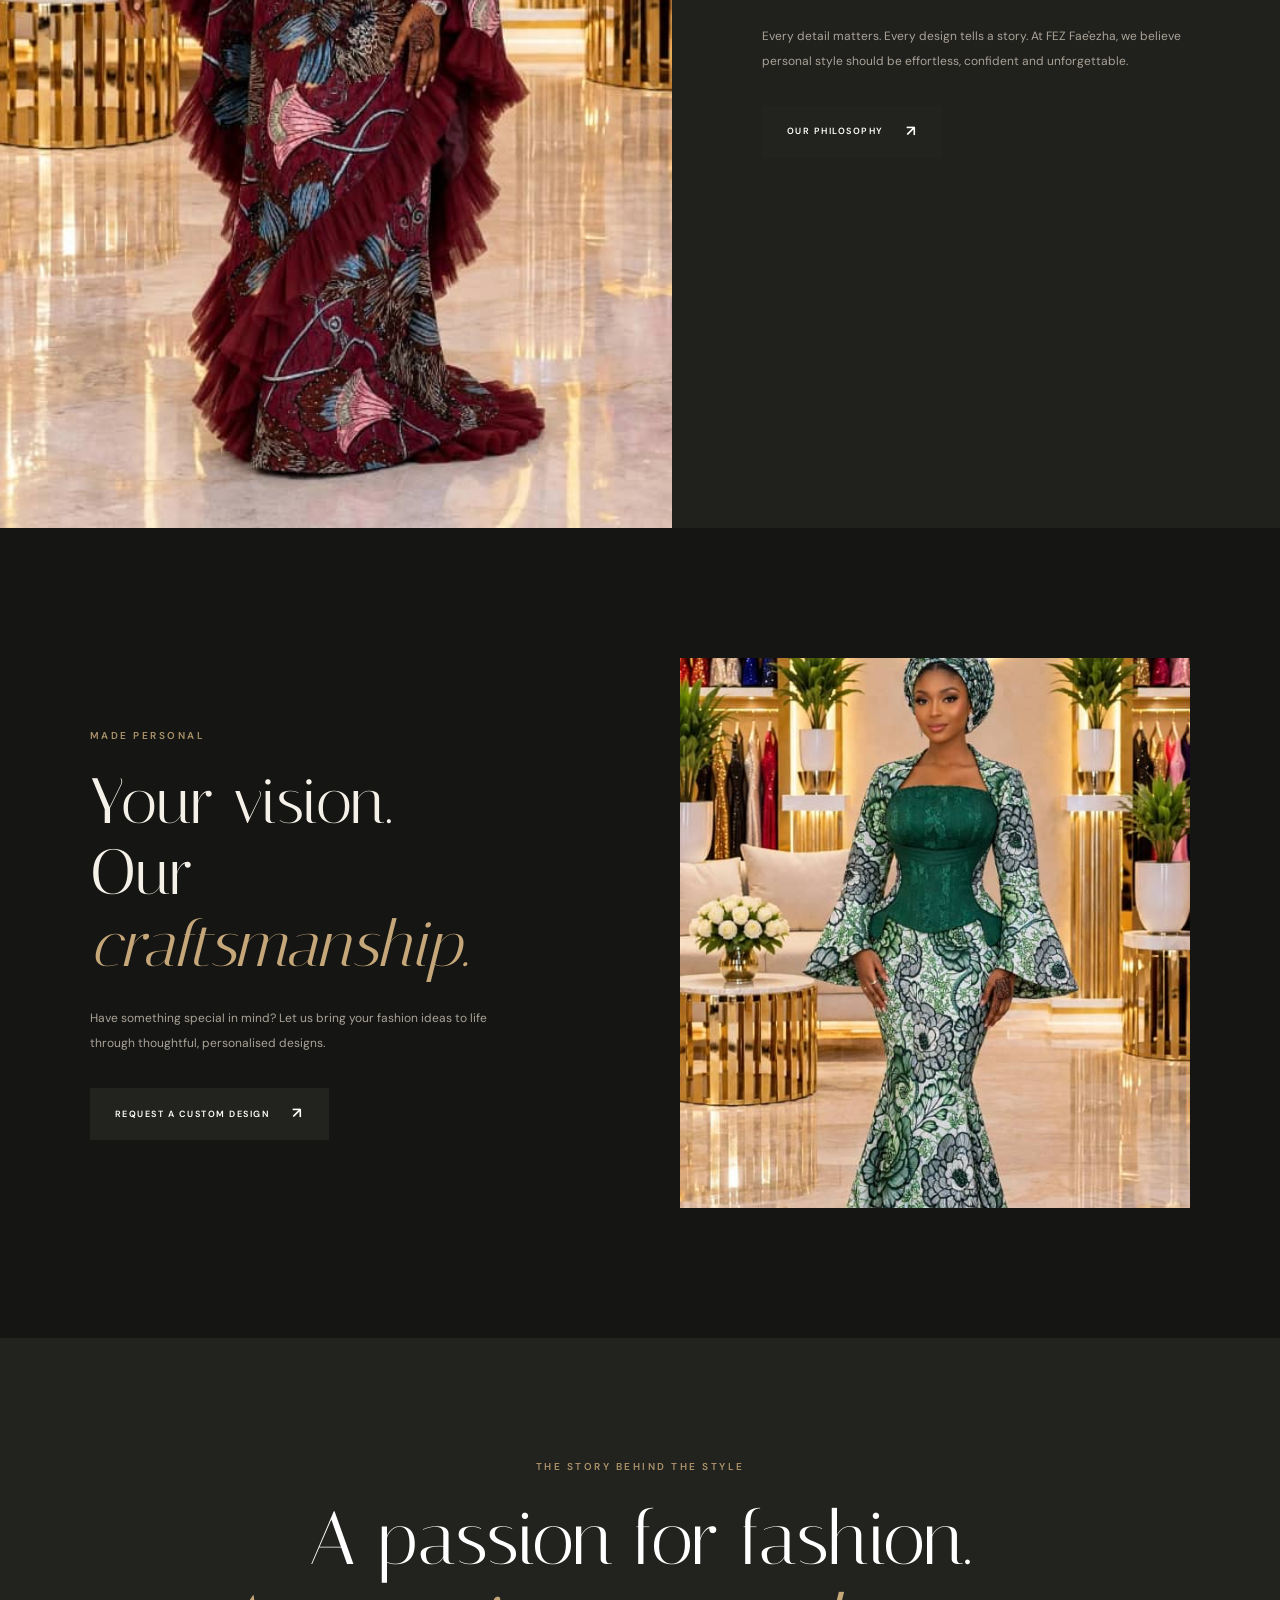
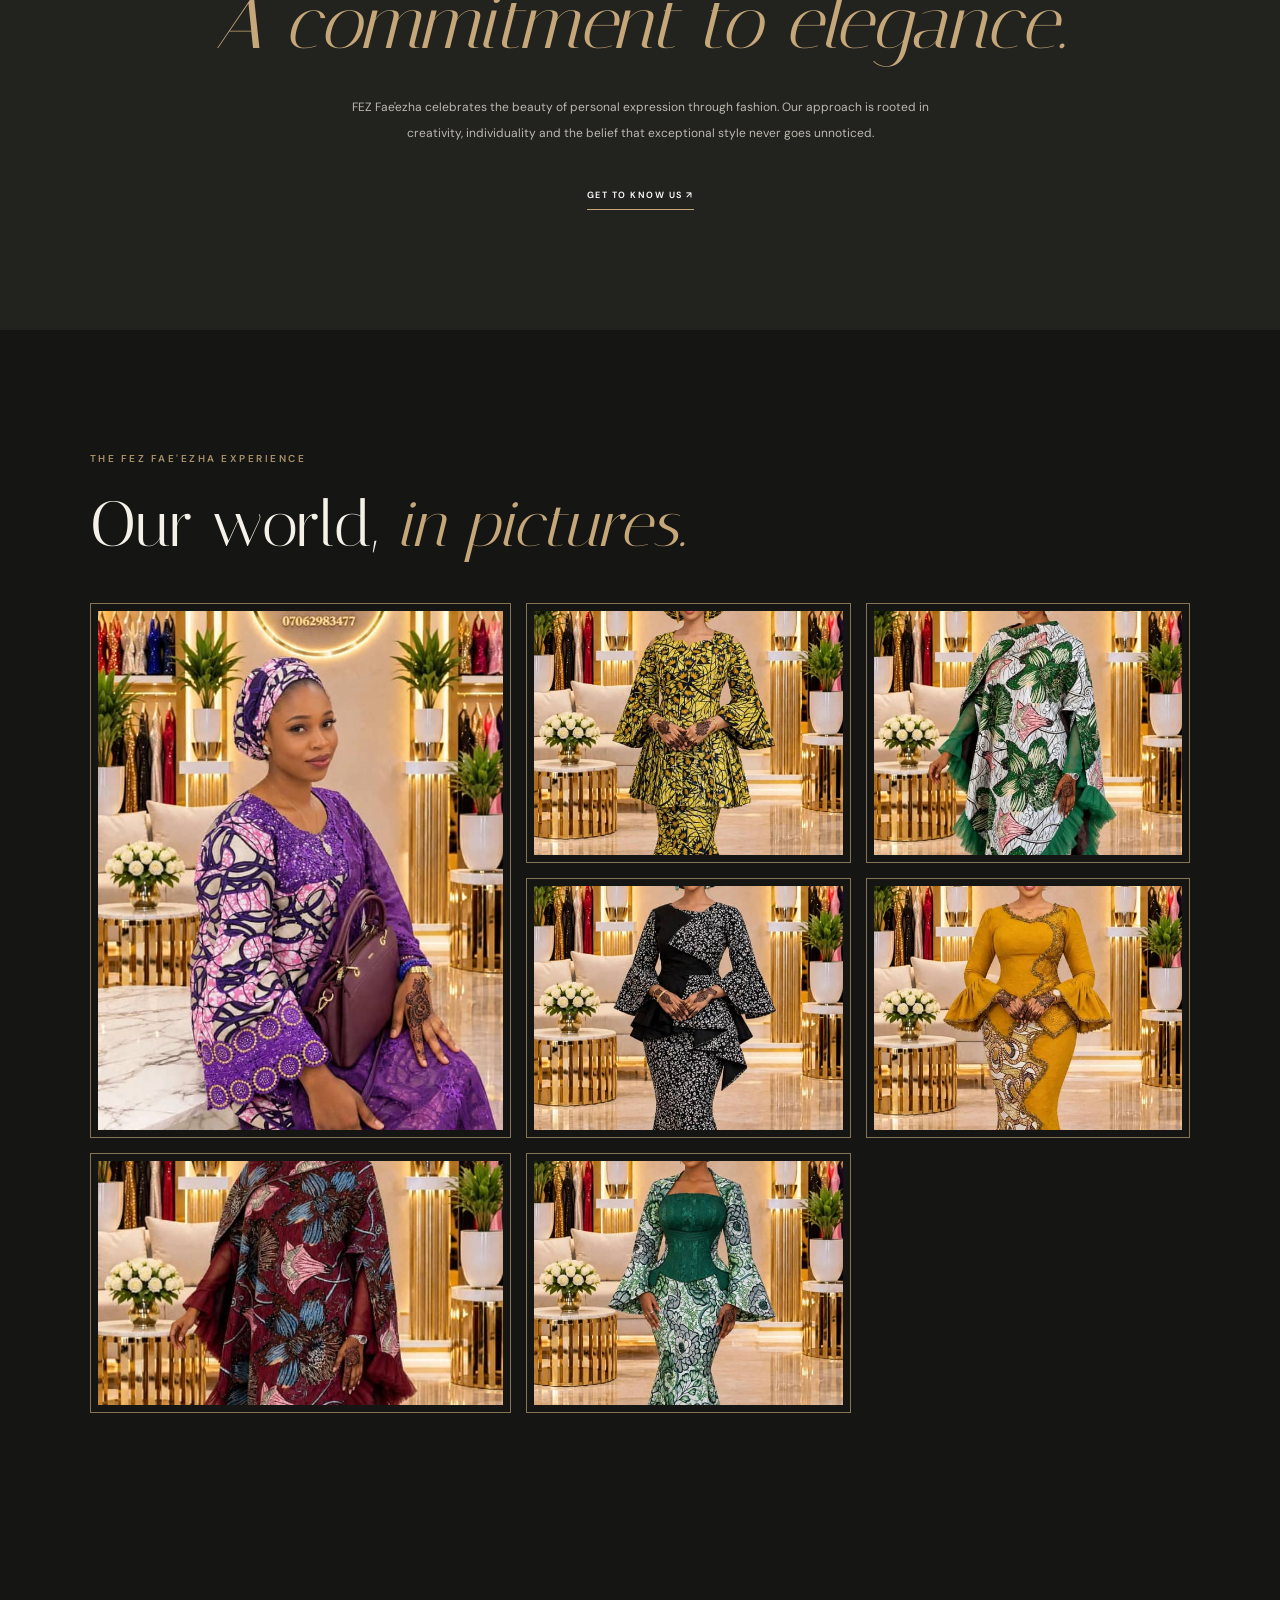
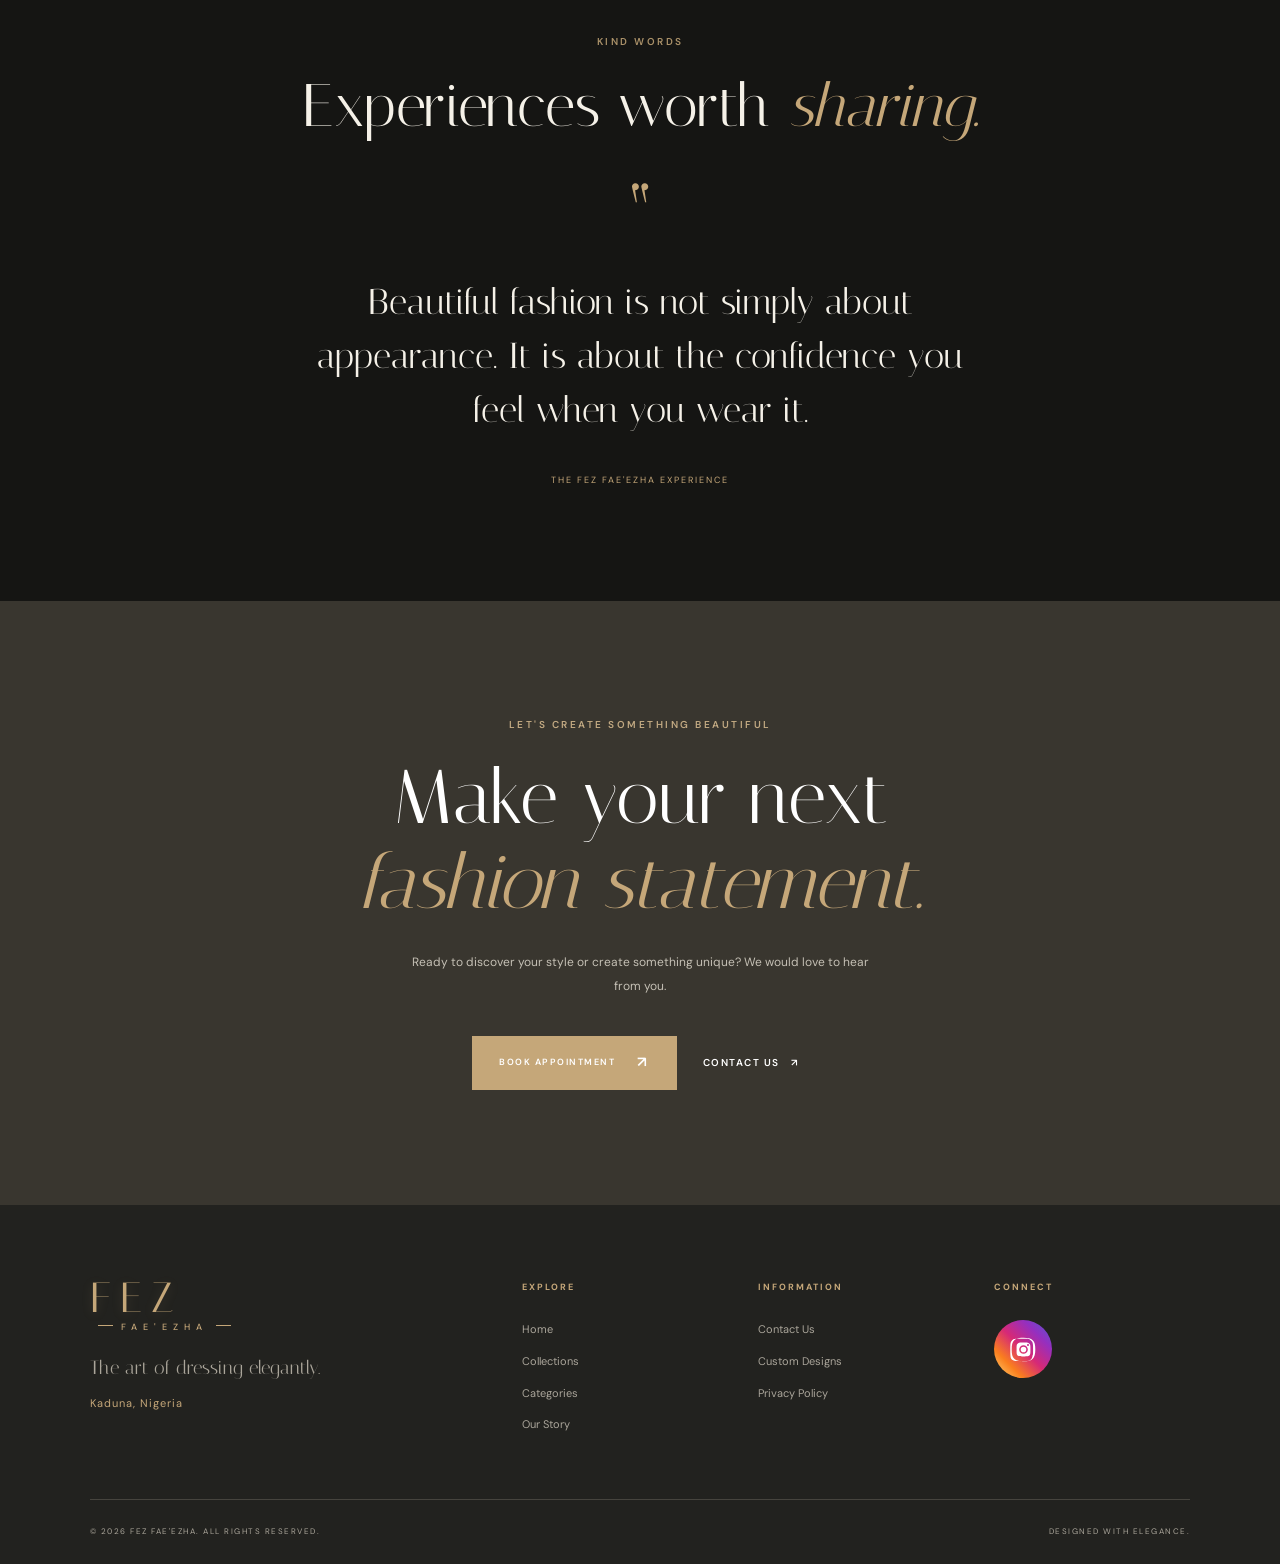
==== commit 11218ad7: "Update FEZ client designs and homepage" ====
--- a/index.html
+++ b/index.html
@@ -60,9 +60,7 @@
         <section class="hero" id="home">
 
             <div class="hero-image">
-                <img src="assets/hero/hero-image.jpg"
-                     alt="FEZ Fae'ezha fashion campaign"
-                     onerror="this.style.display='none'">
+                <img src="assets/hero/hero-image.jpg" alt="FEZ Fae'ezha original fashion design">
             </div>
 
             <div class="hero-overlay"></div>
@@ -147,8 +145,8 @@
 
                 <a href="ready-to-wear.html" class="category-card category-two">
                     <div class="category-image">
-                        <img src="assets/categories/ready-to-wear-sample.jpg"
-                             alt="Women's ready to wear fashion">
+                        
+                    <img src="assets/gallery/custom-sample-2.jpg" alt="FEZ Nigerian fashion design">
                     </div>
                     <div class="category-info">
                         <span>02</span>
@@ -159,8 +157,8 @@
 
                 <a href="bridal.html" class="category-card category-three">
                     <div class="category-image">
-                        <img src="assets/categories/bridal-sample.jpg"
-                             alt="Women's bridal and wedding gowns">
+                        
+                    <img src="assets/hero/hero-image.jpg" alt="FEZ Nigerian fashion design">
                     </div>
                     <div class="category-info">
                         <span>03</span>
@@ -171,8 +169,8 @@
 
                 <a href="evening-wear.html" class="category-card category-four">
                     <div class="category-image">
-                        <img src="assets/categories/evening-sample.jpg"
-                             alt="Women's evening gowns and Owambe outfits">
+                        
+                    <img src="assets/gallery/custom-sample-4.jpg" alt="FEZ Nigerian fashion design">
                     </div>
                     <div class="category-info">
                         <span>04</span>
@@ -183,8 +181,8 @@
 
                 <a href="ankara-kaftan.html" class="category-card category-five">
                     <div class="category-image">
-                        <img src="assets/categories/ankara-kaftan-sample.jpg"
-                             alt="Women's Ankara Bubu and Kaftan designs">
+                        
+                    <img src="assets/gallery/custom-sample-6.jpg" alt="FEZ Nigerian fashion design">
                     </div>
                     <div class="category-info">
                         <span>05</span>
@@ -233,9 +231,8 @@
 
                 <article class="collection-card">
                     <div class="collection-image">
-                        <img src="assets/categories/ready-to-wear-sample-2.jpg"
-                             alt="Featured FEZ fashion design"
-                             onerror="this.style.display='none'">
+                        
+                        <img src="assets/gallery/custom-sample-5.jpg" alt="FEZ Contemporary Elegance fashion design">
                         <span class="collection-number">02</span>
                     </div>
                     <div class="collection-details">
@@ -249,9 +246,8 @@
 
                 <article class="collection-card">
                     <div class="collection-image">
-                        <img src="assets/categories/bridal-sample-3.jpg"
-                             alt="Featured FEZ fashion design"
-                             onerror="this.style.display='none'">
+                        
+                        <img src="assets/gallery/custom-sample-7.jpg" alt="FEZ Timeless Classics fashion design">
                         <span class="collection-number">03</span>
                     </div>
                     <div class="collection-details">
@@ -369,10 +365,6 @@
     <div class="gallery-item"><img src="assets/gallery/custom-sample-5.jpg" alt="FEZ bespoke design"></div>
     <div class="gallery-item"><img src="assets/gallery/custom-sample-6.jpg" alt="FEZ bespoke design"></div>
     <div class="gallery-item"><img src="assets/gallery/custom-sample-7.jpg" alt="FEZ bespoke design"></div>
-    <div class="gallery-item"><img src="assets/categories/ready-to-wear-sample-2.jpg" alt="FEZ ready-to-wear design"></div>
-    <div class="gallery-item"><img src="assets/categories/bridal-sample-3.jpg" alt="FEZ bridal design"></div>
-    <div class="gallery-item"><img src="assets/categories/evening-sample-2.jpg" alt="FEZ evening gown"></div>
-    <div class="gallery-item"><img src="assets/categories/ankara-kaftan-sample-3.jpg" alt="FEZ Ankara kaftan"></div>
 </div>
 
         </section>
@@ -411,9 +403,16 @@
                 We would love to hear from you.
             </p>
 
-            <a href="#" class="button button-light" id="contactButton">
-                GET IN TOUCH <span>↗</span>
-            </a>
+            <div class="contact-actions">
+
+                <a href="contact.html" class="button button-appointment">
+                    BOOK APPOINTMENT <span>↗</span>
+                </a>
+
+                <a href="contact.html" class="contact-us-link">
+                    CONTACT US <span>↗</span>
+                </a>
+            </div>
 
         </section>
 
@@ -432,6 +431,7 @@
                 </a>
 
                 <p>The art of dressing elegantly.</p>
+                <p class="footer-location">Kaduna, Nigeria</p>
             </div>
 
             <div class="footer-column">
@@ -451,9 +451,7 @@
 
             <div class="footer-column">
                 <h4>CONNECT</h4>
-                <a href="#" id="footerInstagram">Instagram ↗</a>
-                <a href="#" id="footerFacebook">Facebook ↗</a>
-                <a href="#" id="footerWhatsApp">WhatsApp ↗</a>
+                <a href="https://www.instagram.com/faeeezhafaf3yr/" target="_blank" rel="noopener"><svg class="brand-icon instagram-icon" viewBox="0 0 448 512" aria-hidden="true"><path fill="currentColor" d="M224 202.7a53.3 53.3 0 1 0 0 106.6 53.3 53.3 0 0 0 0-106.6zm124.7-41a54 54 0 0 0-30.4-30.4c-21-8.3-71-6.4-94.3-6.4s-73.3-1.9-94.3 6.4a54 54 0 0 0-30.4 30.4c-8.3 21-6.4 71-6.4 94.3s-1.9 73.3 6.4 94.3a54 54 0 0 0 30.4 30.4c21 8.3 71 6.4 94.3 6.4s73.3 1.9 94.3-6.4a54 54 0 0 0 30.4-30.4c8.3-21 6.4-71 6.4-94.3s1.9-73.3-6.4-94.3zM224 338a82 82 0 1 1 0-164 82 82 0 0 1 0 164zm85.4-148.1a19.2 19.2 0 1 1 0-38.4 19.2 19.2 0 0 1 0 38.4zM398.8 80.7C362.3 44.2 311.7 32 224 32S85.7 44.2 49.2 80.7 0 167.8 0 256s12.2 143.7 49.2 175.3S136.3 480 224 480s143.7-12.2 175.3-48.7S448 344.2 448 256 435.8 117.2 398.8 80.7zM398 352c-1.9 35.3-9.8 54.8-16.4 67.6a91.7 91.7 0 0 1-40 40c-12.8 6.6-32.3 14.5-67.6 16.4-36.2 2-144.8 2-181 0-35.3-1.9-54.8-9.8-67.6-16.4a91.7 91.7 0 0 1-40-40C-21.2 406.8-23.1 387.3-25 352c-2-36.2-2-144.8 0-181 1.9-35.3 9.8-54.8 16.4-67.6a91.7 91.7 0 0 1 40-40C44.2 56.8 63.7 54.9 99 53c36.2-2 144.8-2 181 0 35.3 1.9 54.8 9.8 67.6 16.4a91.7 91.7 0 0 1 40 40c6.6 12.8 14.5 32.3 16.4 67.6 2 36.2 2 144.8 0 181z"/></svg></a>
             </div>
 
         </div>
@@ -468,5 +466,11 @@
 
     <script src="js/main.js"></script>
 
+
+    <a href="https://wa.me/2347062983477" class="floating-whatsapp"
+       target="_blank" rel="noopener" aria-label="Chat with FEZ on WhatsApp">
+        <svg class="brand-icon whatsapp-icon" viewBox="0 0 448 512" aria-hidden="true"><path fill="currentColor" d="M380.9 97.1C339 55.1 283.2 32 224 32 101.5 32 1.9 131.5 1.9 254c0 39.2 10.2 77.5 29.6 111.3L0 480l117.7-30.9c32.4 17.7 68.9 27 106.1 27h.1c122.4 0 222.1-99.6 222.1-222 0-59.2-23.1-115-65.1-157zm-156.9 341c-33.2 0-65.7-8.9-94.1-25.7l-6.7-4-69.9 18.3 18.7-68.1-4.4-7C49.1 321.3 39 288 39 254 39 152 122 69 224 69c49.4 0 95.8 19.3 130.8 54.2 34.9 34.9 54.1 81.4 54.1 130.8-.1 102-83.1 185.1-184.9 185.1zm101.7-138.2c-5.6-2.8-33.1-16.3-38.2-18.1-5.1-1.9-8.8-2.8-12.5 2.8s-14.3 18.1-17.6 21.8c-3.2 3.7-6.5 4.2-12.1 1.4-5.6-2.8-23.5-8.7-44.7-27.7-16.5-14.7-27.6-32.9-30.8-38.5-3.2-5.6-.3-8.6 2.4-11.4 2.5-2.5 5.6-6.5 8.4-9.7 2.8-3.2 3.7-5.6 5.6-9.3 1.9-3.7.9-7-.5-9.7-1.4-2.8-12.5-30.1-17.1-41.2-4.5-10.8-9.1-9.3-12.5-9.5l-10.7-.2c-3.7 0-9.7 1.4-14.8 7-5.1 5.6-19.4 19-19.4 46.3s19.9 53.7 22.7 57.4c2.8 3.7 39.1 59.7 94.8 83.7 13.2 5.7 23.5 9.1 31.5 11.6 13.2 4.2 25.2 3.6 34.7 2.2 10.6-1.6 33.1-13.5 37.8-26.5 4.6-13 4.6-24.1 3.2-26.5-1.3-2.5-5-3.9-10.6-6.7z"/></svg>
+    </a>
+
 </body>
 </html>
--- a/css/style.css
+++ b/css/style.css
@@ -785,8 +785,63 @@
     line-height: 2;
 }
 
+
 .contact-section .eyebrow {
     color: #c2a982;
+}
+
+/* Contact action buttons */
+.contact-actions {
+    display: flex;
+    justify-content: center;
+    align-items: center;
+    flex-wrap: wrap;
+    gap: 16px;
+    margin-top: 38px;
+}
+
+.contact-actions .button {
+    min-width: 205px;
+    min-height: 54px;
+    text-decoration: none;
+}
+
+.button-whatsapp {
+    background: #168b50;
+    color: #fff;
+}
+
+.button-whatsapp:hover {
+    background: #11713f;
+    color: #fff;
+}
+
+.button-appointment {
+    background: var(--gold);
+    color: #fff;
+}
+
+.button-appointment:hover {
+    background: #b99a6b;
+    color: #fff;
+}
+
+.contact-us-link {
+    color: #fff;
+    font-size: 10px;
+    font-weight: 600;
+    letter-spacing: 1.5px;
+    text-decoration: none;
+    padding: 15px 10px;
+    transition: color 0.3s ease;
+}
+
+.contact-us-link:hover {
+    color: var(--gold);
+}
+
+.contact-us-link span {
+    margin-left: 8px;
 }
 
 
@@ -826,6 +881,61 @@
     font-family: var(--heading);
     font-size: 19px;
     margin-top: 20px;
+}
+
+.footer-brand > .footer-location {
+    margin-top: 10px;
+    font-family: var(--body);
+    font-size: 11px;
+    color: var(--gold);
+    letter-spacing: 1px;
+}
+
+.floating-whatsapp {
+    position: fixed;
+    right: 25px;
+    bottom: 25px;
+    z-index: 999;
+    display: inline-flex;
+    align-items: center;
+    gap: 12px;
+    padding: 15px 20px;
+    background: #168b50;
+    color: #fff;
+    text-decoration: none;
+    font-size: 11px;
+    font-weight: 600;
+    letter-spacing: 1px;
+    box-shadow: 0 8px 25px rgba(0, 0, 0, 0.2);
+    transition: background 0.3s ease, transform 0.3s ease;
+}
+
+.floating-whatsapp:hover {
+    background: #11713f;
+    transform: translateY(-3px);
+}
+
+.floating-whatsapp strong {
+    font-size: 17px;
+}
+
+@media (max-width: 600px) {
+    .contact-actions {
+        flex-direction: column;
+        align-items: stretch;
+        max-width: 300px;
+        margin: 30px auto 0;
+    }
+
+    .contact-actions .button {
+        width: 100%;
+    }
+
+    .floating-whatsapp {
+        right: 15px;
+        bottom: 15px;
+        padding: 13px 16px;
+    }
 }
 
 .footer-column {
@@ -1936,3 +2046,243 @@
         line-height: 1.5;
     }
 }
+
+
+/* Floating WhatsApp: circular icon only */
+.floating-whatsapp {
+    width: 58px;
+    height: 58px;
+    padding: 0;
+    border-radius: 50%;
+    justify-content: center;
+    align-items: center;
+    background: #25D366;
+    box-shadow: 0 5px 20px rgba(0,0,0,.22);
+}
+
+.floating-whatsapp .whatsapp-icon {
+    width: 29px;
+    height: 29px;
+}
+
+.floating-whatsapp:hover {
+    background: #128C7E;
+}
+
+/* =========================================
+   FEZ ORDER CONFIRMATION
+   ========================================= */
+
+.order-confirmed {
+    overflow: hidden;
+}
+
+.order-success {
+    position: fixed;
+    inset: 0;
+    z-index: 9999;
+    display: flex;
+    align-items: center;
+    justify-content: center;
+    padding: 24px;
+    background: rgba(12, 12, 12, 0.94);
+    backdrop-filter: blur(12px);
+    -webkit-backdrop-filter: blur(12px);
+    animation: fezFadeIn .35s ease;
+}
+
+.order-success-card {
+    position: relative;
+    width: 100%;
+    max-width: 480px;
+    padding: 55px 38px;
+    text-align: center;
+    color: #f8f5ee;
+    background: #171715;
+    border: 1px solid rgba(198, 164, 91, .55);
+    box-shadow: 0 25px 90px rgba(0, 0, 0, .55);
+    animation: fezRise .45s ease;
+}
+
+.order-success-card::before,
+.order-success-card::after {
+    content: "";
+    position: absolute;
+    left: 25px;
+    right: 25px;
+    height: 1px;
+    background: linear-gradient(90deg, transparent, #c6a45b, transparent);
+}
+
+.order-success-card::before {
+    top: 15px;
+}
+
+.order-success-card::after {
+    bottom: 15px;
+}
+
+.success-mark {
+    display: flex;
+    align-items: center;
+    justify-content: center;
+    width: 64px;
+    height: 64px;
+    margin: 0 auto 28px;
+    color: #c6a45b;
+    border: 1px solid #c6a45b;
+    border-radius: 50%;
+    font-size: 30px;
+}
+
+.order-success-card .eyebrow {
+    color: #c6a45b;
+    letter-spacing: 4px;
+    font-size: 10px;
+}
+
+.order-success-card h2 {
+    margin: 22px 0 18px;
+    color: #fff;
+    font-family: "Italiana", serif;
+    font-size: clamp(34px, 7vw, 48px);
+    font-weight: 400;
+    line-height: 1.15;
+}
+
+.order-success-card h2 em {
+    color: #c6a45b;
+    font-style: normal;
+}
+
+.order-success-card > p {
+    max-width: 340px;
+    margin: 0 auto 25px;
+    color: #c5c0b6;
+    font-size: 14px;
+    line-height: 1.8;
+}
+
+.success-reference {
+    display: flex;
+    flex-direction: column;
+    gap: 9px;
+    margin: 28px 0;
+    padding: 20px;
+    background: rgba(198, 164, 91, .07);
+    border: 1px solid rgba(198, 164, 91, .35);
+}
+
+.success-reference span {
+    color: #c6a45b;
+    font-size: 10px;
+    letter-spacing: 2px;
+}
+
+.success-reference strong {
+    color: #fff;
+    font-size: 22px;
+    letter-spacing: 2px;
+}
+
+.order-success-card .success-note {
+    margin-bottom: 28px;
+    font-size: 11px;
+    color: #89857d;
+}
+
+.success-button {
+    width: 100%;
+    min-height: 54px;
+    padding: 15px 20px;
+    color: #171715;
+    background: #c6a45b;
+    border: 1px solid #c6a45b;
+    font-size: 11px;
+    font-weight: 600;
+    letter-spacing: 1.5px;
+    cursor: pointer;
+    transition: .25s ease;
+}
+
+.success-button:hover {
+    color: #c6a45b;
+    background: transparent;
+}
+
+.success-button span {
+    margin-left: 8px;
+}
+
+.order-success-card small {
+    display: block;
+    margin-top: 22px;
+    color: #89857d;
+    font-size: 11px;
+}
+
+.order-success-card small span {
+    color: #c6a45b;
+    font-weight: 700;
+}
+
+@keyframes fezFadeIn {
+    from { opacity: 0; }
+    to { opacity: 1; }
+}
+
+@keyframes fezRise {
+    from {
+        opacity: 0;
+        transform: translateY(20px);
+    }
+    to {
+        opacity: 1;
+        transform: translateY(0);
+    }
+}
+
+@media (max-width: 480px) {
+    .order-success {
+        padding: 16px;
+    }
+
+    .order-success-card {
+        padding: 45px 23px;
+    }
+}
+
+
+/* Compact Instagram footer link */
+.footer-column a[href*="instagram.com"] {
+    display: inline-flex;
+    align-items: center;
+    gap: 7px;
+    font-size: 11px;
+    line-height: 1.4;
+}
+
+.footer-column a[href*="instagram.com"] .instagram-icon {
+    width: 15px;
+    height: 15px;
+    flex-shrink: 0;
+}
+
+/* Instagram footer button — same size as floating WhatsApp */
+.footer-column a[href*="instagram.com"] {
+    display: inline-flex;
+    width: 58px;
+    height: 58px;
+    padding: 0;
+    align-items: center;
+    justify-content: center;
+    border-radius: 50%;
+    background: linear-gradient(45deg, #feda75, #fa7e1e, #d62976, #962fbf, #4f5bd5);
+    color: #fff;
+    font-size: 0;
+}
+
+.footer-column a[href*="instagram.com"] .instagram-icon {
+    width: 27px;
+    height: 27px;
+}
